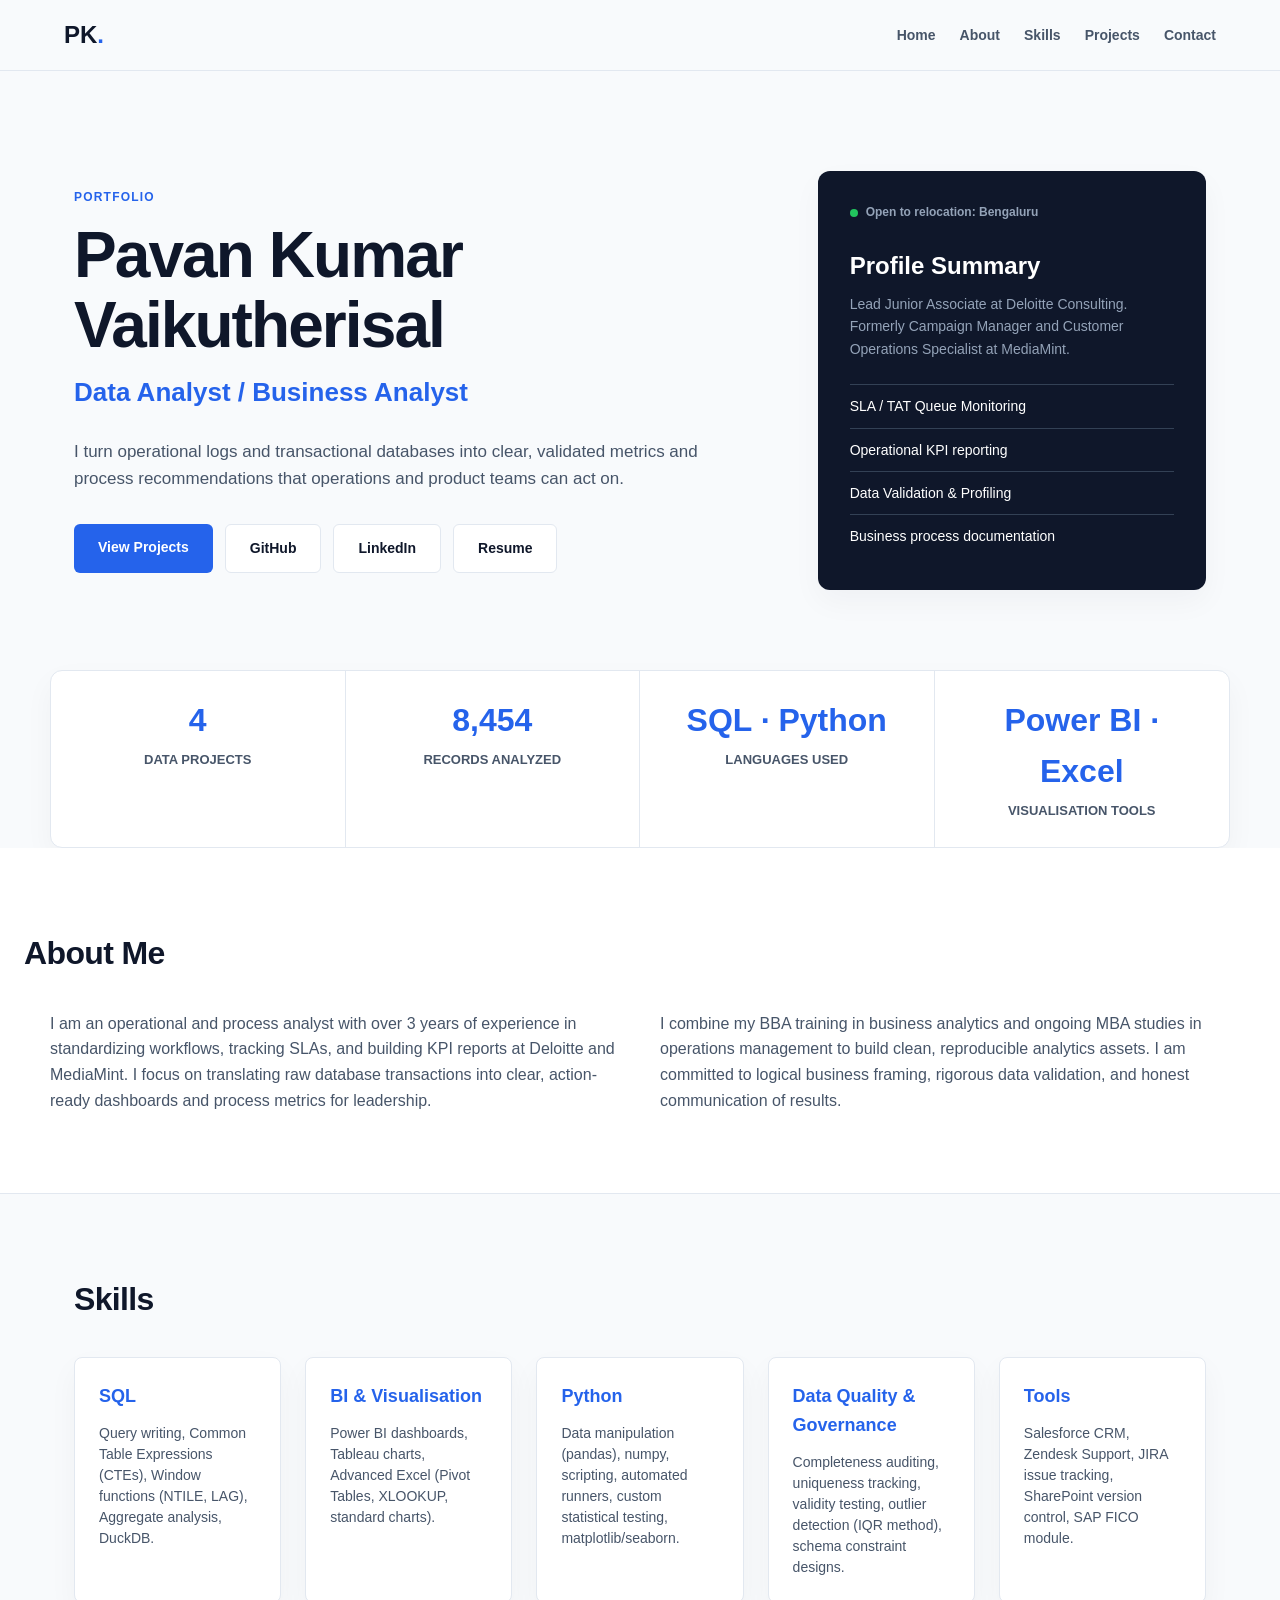
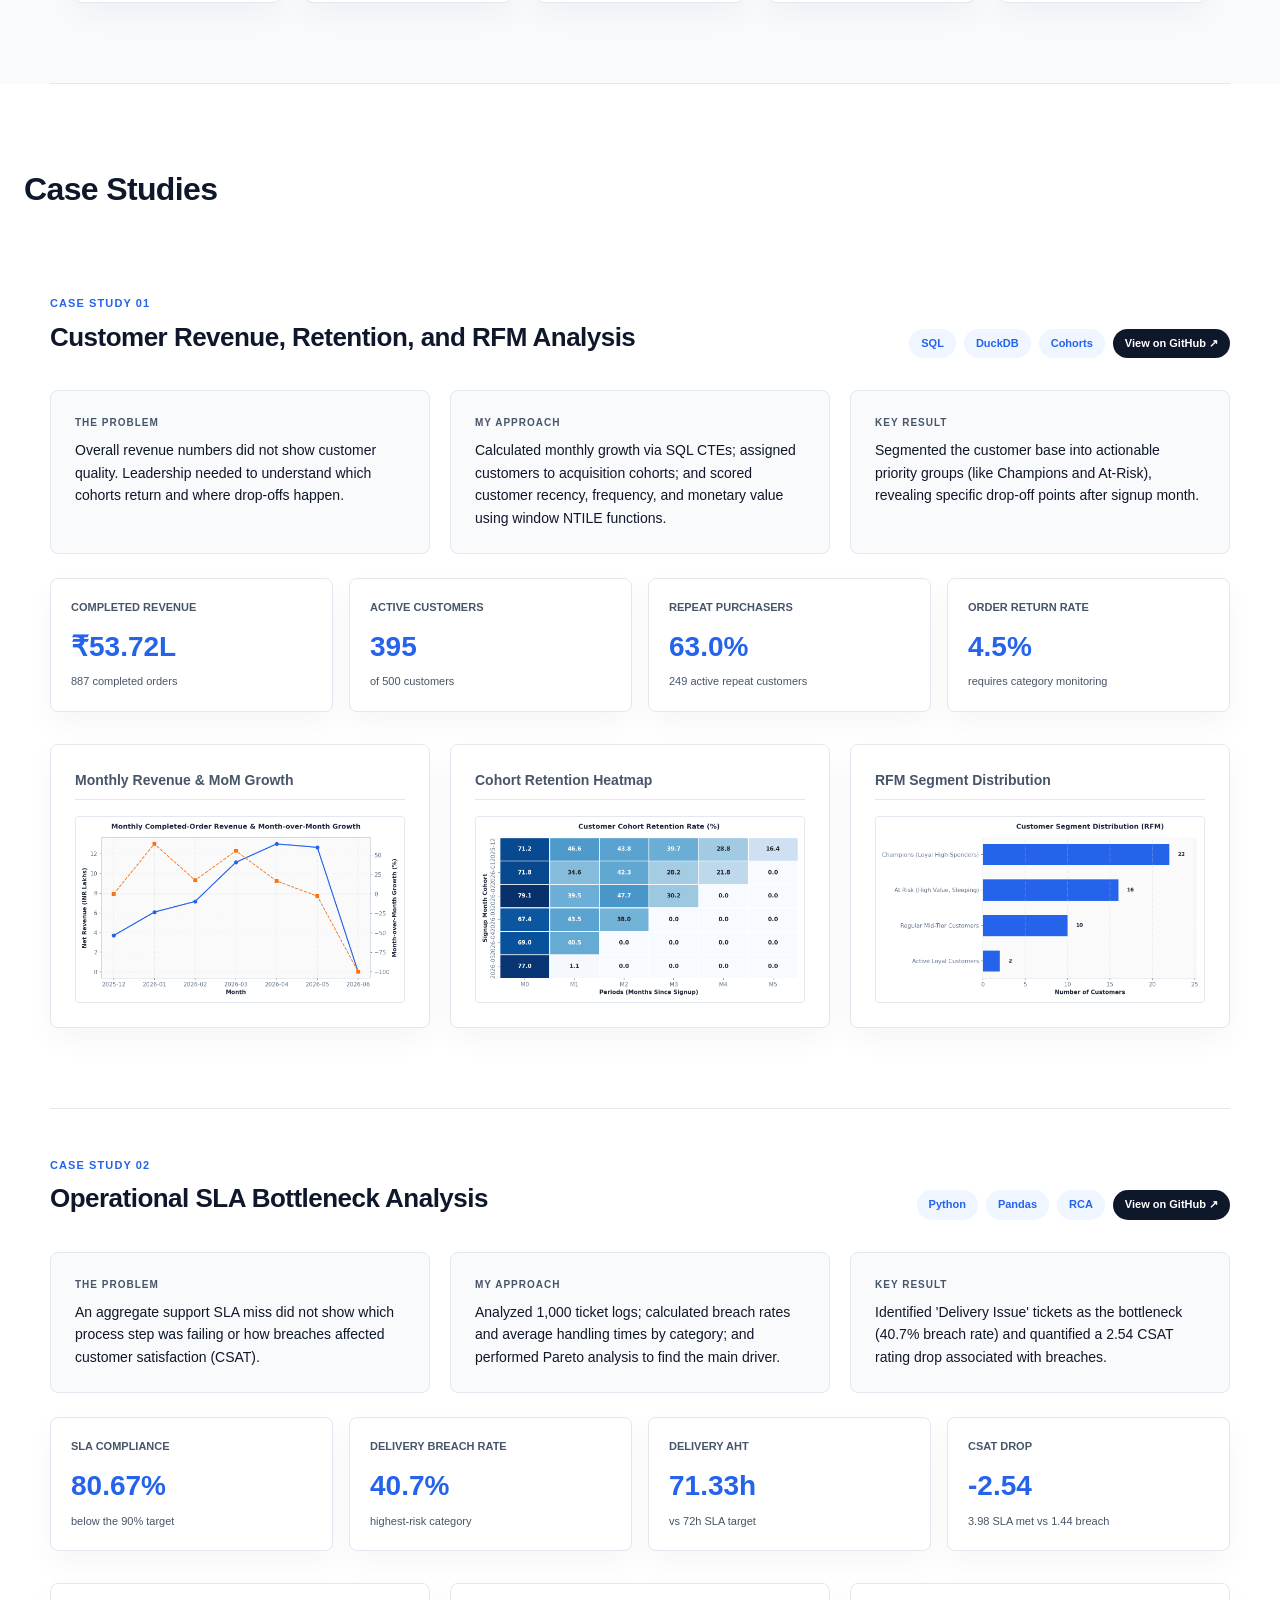
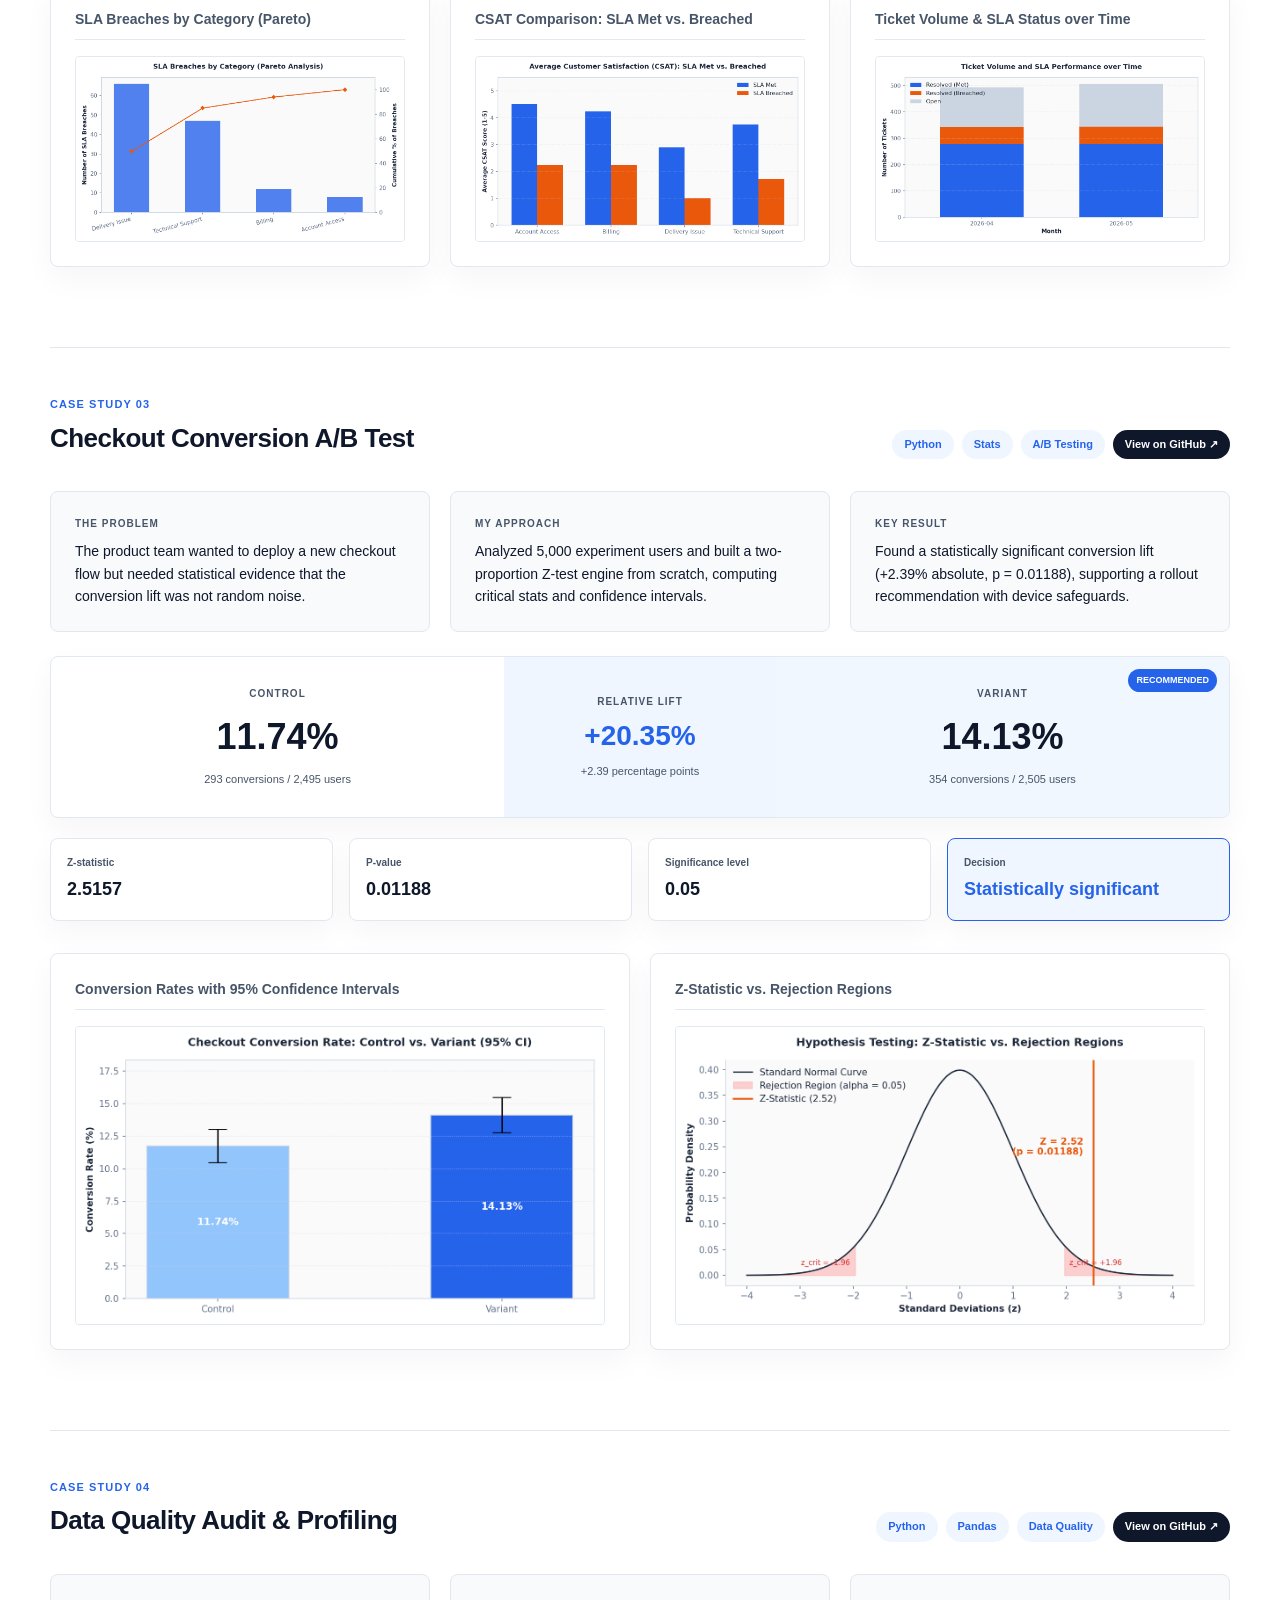
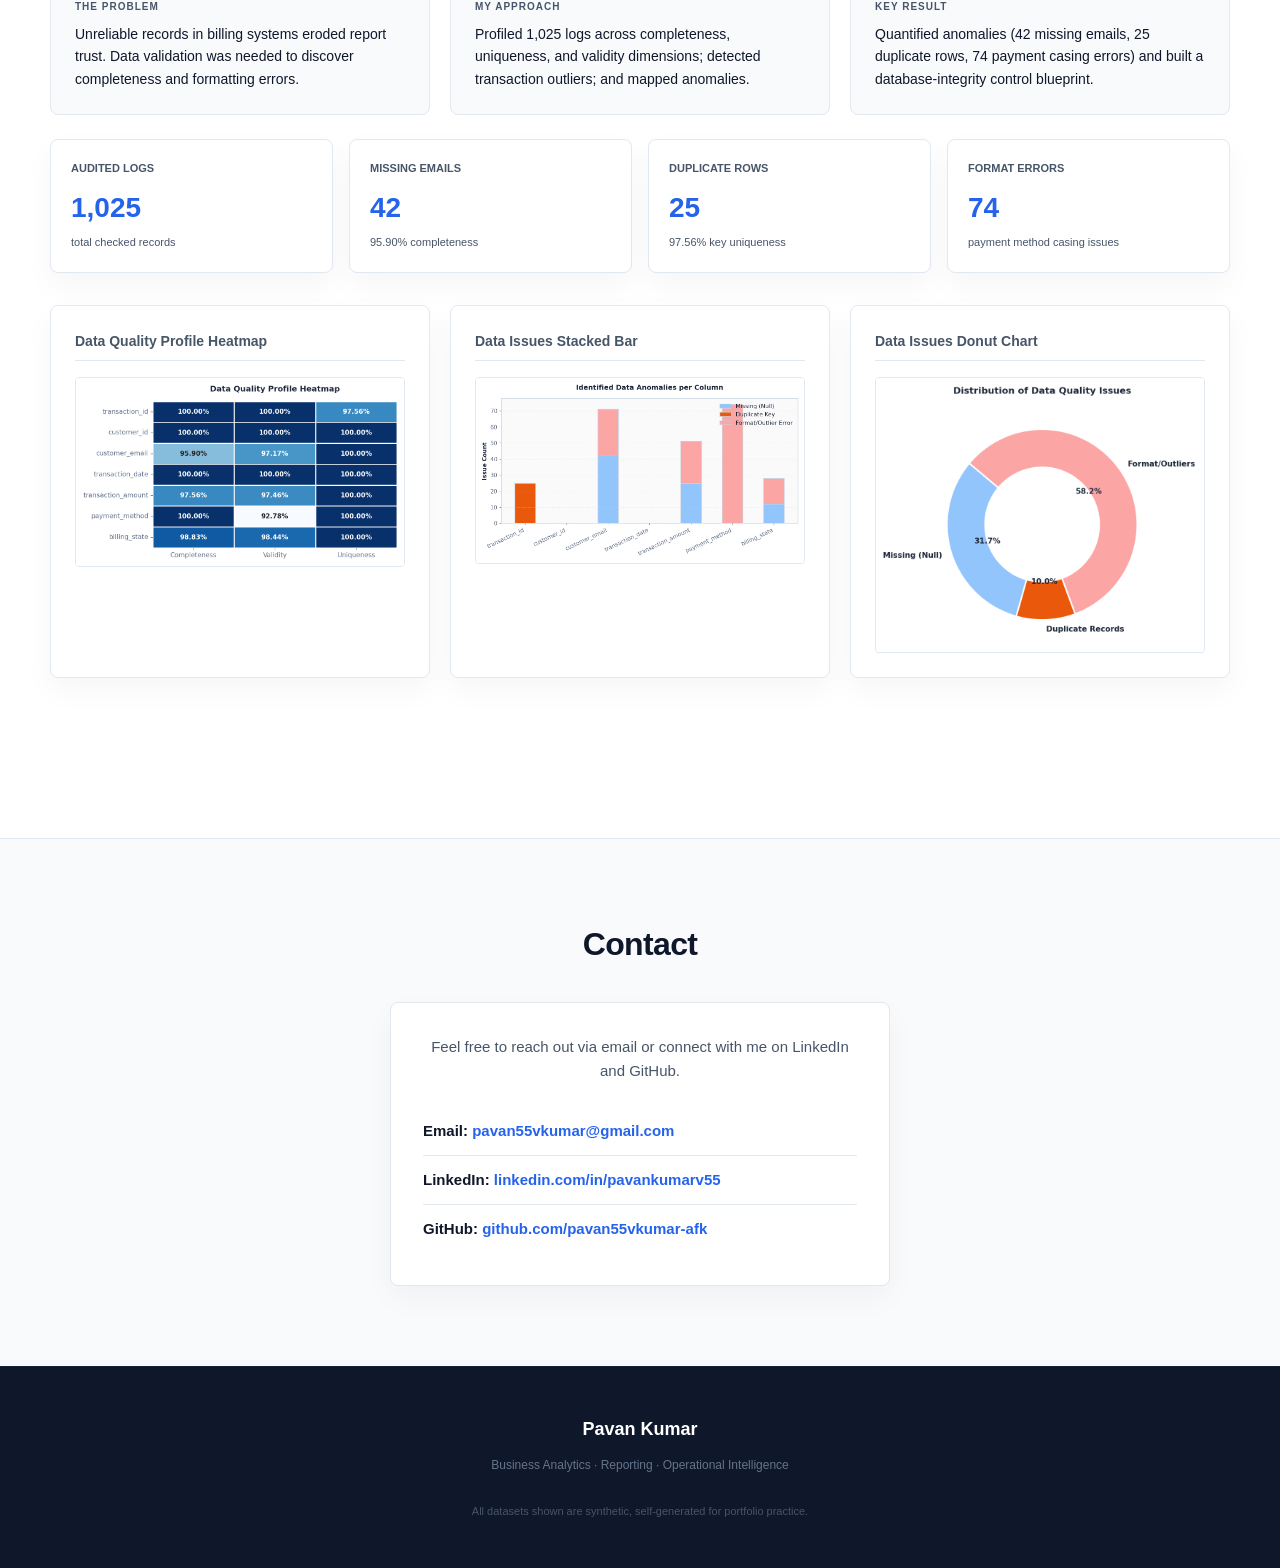
==== index.html @ 333f991f "Add portfolio website, root README, requirements, and stripped resume" ====
<!doctype html>
<html lang="en">
<head>
  <meta charset="utf-8">
  <meta name="viewport" content="width=device-width, initial-scale=1">
  <title>Pavan Kumar Vaikutherisal | Data &amp; Business Analyst Portfolio</title>
  <meta name="description" content="Portfolio of Pavan Kumar Vaikutherisal showcasing business analytics projects in cohort retention, SLA operations, statistical A/B testing, and data quality audits.">
  <link rel="stylesheet" href="styles.css">
</head>
<body>
  <!-- NAVIGATION -->
  <header class="site-header" id="site-header">
    <a class="brand" href="#home">PK<span>.</span></a>
    <nav aria-label="Primary navigation">
      <a href="#home">Home</a>
      <a href="#about">About</a>
      <a href="#skills">Skills</a>
      <a href="#projects">Projects</a>
      <a href="#contact">Contact</a>
    </nav>
  </header>

  <main>
    <!-- HERO SECTION -->
    <section class="hero" id="home">
      <div class="hero-copy">
        <p class="eyebrow">PORTFOLIO</p>
        <h1>Pavan Kumar Vaikutherisal</h1>
        <p class="hero-title">Data Analyst / Business Analyst</p>
        <p class="hero-text">
          I turn operational logs and transactional databases into clear, validated metrics 
          and process recommendations that operations and product teams can act on.
        </p>
        <div class="hero-actions">
          <a class="button primary" href="#projects" id="btn-projects">View Projects</a>
          <a class="button secondary" href="https://github.com/pavan55vkumar-afk/Enterprise-Analytics-Portfolio" target="_blank" rel="noopener" id="btn-github">GitHub</a>
          <a class="button secondary" href="https://www.linkedin.com/in/pavankumarv55/" target="_blank" rel="noopener" id="btn-linkedin">LinkedIn</a>
          <a class="button secondary" href="assets/Pavan_Kumar_Resume.html" target="_blank" id="btn-resume">Resume</a>
        </div>
      </div>
      <aside class="profile-card" id="profile-card">
        <div>
          <span class="status-dot"></span>
          <span>Open to relocation: Bengaluru</span>
        </div>
        <h2>Profile Summary</h2>
        <p>Lead Junior Associate at Deloitte Consulting. Formerly Campaign Manager and Customer Operations Specialist at MediaMint.</p>
        <ul>
          <li>SLA / TAT Queue Monitoring</li>
          <li>Operational KPI reporting</li>
          <li>Data Validation &amp; Profiling</li>
          <li>Business process documentation</li>
        </ul>
      </aside>
    </section>

    <!-- PORTFOLIO SUMMARY STATS -->
    <section class="portfolio-summary" aria-label="Portfolio summary" id="portfolio-summary">
      <article><strong>4</strong><span>Data Projects</span></article>
      <article><strong>8,454</strong><span>Records Analyzed</span></article>
      <article><strong>SQL · Python</strong><span>Languages Used</span></article>
      <article><strong>Power BI · Excel</strong><span>Visualisation Tools</span></article>
    </section>

    <!-- ABOUT SECTION -->
    <section class="about-section" id="about">
      <h2>About Me</h2>
      <div class="about-content">
        <p>
          I am an operational and process analyst with over 3 years of experience in standardizing workflows, tracking SLAs, 
          and building KPI reports at Deloitte and MediaMint. I focus on translating raw database transactions into clear, 
          action-ready dashboards and process metrics for leadership.
        </p>
        <p>
          I combine my BBA training in business analytics and ongoing MBA studies in operations management to build clean, 
          reproducible analytics assets. I am committed to logical business framing, rigorous data validation, and honest communication of results.
        </p>
      </div>
    </section>

    <!-- SKILLS SECTION -->
    <section class="skills-section" id="skills">
      <h2>Skills</h2>
      <div class="skills-grid-layout">
        <div class="skills-group">
          <h3>SQL</h3>
          <p>Query writing, Common Table Expressions (CTEs), Window functions (NTILE, LAG), Aggregate analysis, DuckDB.</p>
        </div>
        <div class="skills-group">
          <h3>BI &amp; Visualisation</h3>
          <p>Power BI dashboards, Tableau charts, Advanced Excel (Pivot Tables, XLOOKUP, standard charts).</p>
        </div>
        <div class="skills-group">
          <h3>Python</h3>
          <p>Data manipulation (pandas), numpy, scripting, automated runners, custom statistical testing, matplotlib/seaborn.</p>
        </div>
        <div class="skills-group">
          <h3>Data Quality &amp; Governance</h3>
          <p>Completeness auditing, uniqueness tracking, validity testing, outlier detection (IQR method), schema constraint designs.</p>
        </div>
        <div class="skills-group">
          <h3>Tools</h3>
          <p>Salesforce CRM, Zendesk Support, JIRA issue tracking, SharePoint version control, SAP FICO module.</p>
        </div>
      </div>
    </section>

    <!-- PROJECTS SECTION -->
    <section class="projects-section" id="projects">
      <h2>Case Studies</h2>

      <!-- CASE STUDY 1 -->
      <div class="case-study" id="case-cohort">
        <div class="case-heading">
          <div>
            <p class="case-number">CASE STUDY 01</p>
            <h3>Customer Revenue, Retention, and RFM Analysis</h3>
          </div>
          <div class="tool-tags">
            <span>SQL</span><span>DuckDB</span><span>Cohorts</span>
            <a class="github-project-link" href="https://github.com/pavan55vkumar-afk/Enterprise-Analytics-Portfolio/tree/main/project_1_sales_cohort" target="_blank" rel="noopener" id="github-link-p1">View on GitHub ↗</a>
          </div>
        </div>

        <div class="story-grid">
          <article class="story-card">
            <span class="story-label">THE PROBLEM</span>
            <p>Overall revenue numbers did not show customer quality. Leadership needed to understand which cohorts return and where drop-offs happen.</p>
          </article>
          <article class="story-card">
            <span class="story-label">MY APPROACH</span>
            <p>Calculated monthly growth via SQL CTEs; assigned customers to acquisition cohorts; and scored customer recency, frequency, and monetary value using window NTILE functions.</p>
          </article>
          <article class="story-card">
            <span class="story-label">KEY RESULT</span>
            <p>Segmented the customer base into actionable priority groups (like Champions and At-Risk), revealing specific drop-off points after signup month.</p>
          </article>
        </div>

        <div class="metric-row">
          <article class="metric"><span>Completed Revenue</span><strong>₹53.72L</strong><small>887 completed orders</small></article>
          <article class="metric"><span>Active Customers</span><strong>395</strong><small>of 500 customers</small></article>
          <article class="metric"><span>Repeat Purchasers</span><strong>63.0%</strong><small>249 active repeat customers</small></article>
          <article class="metric"><span>Order Return Rate</span><strong>4.5%</strong><small>requires category monitoring</small></article>
        </div>

        <div class="charts-gallery">
          <article class="visual-card">
            <h4>Monthly Revenue &amp; MoM Growth</h4>
            <img src="assets/monthly_revenue.png" alt="Monthly Revenue Trend and Growth Chart" class="project-chart">
          </article>
          <article class="visual-card">
            <h4>Cohort Retention Heatmap</h4>
            <img src="assets/cohort_retention_heatmap.png" alt="Cohort Retention Heatmap Chart" class="project-chart">
          </article>
          <article class="visual-card">
            <h4>RFM Segment Distribution</h4>
            <img src="assets/rfm_distribution.png" alt="RFM Segment Distribution Chart" class="project-chart">
          </article>
        </div>
      </div>

      <!-- CASE STUDY 2 -->
      <div class="case-study" id="case-sla">
        <div class="case-heading">
          <div>
            <p class="case-number">CASE STUDY 02</p>
            <h3>Operational SLA Bottleneck Analysis</h3>
          </div>
          <div class="tool-tags">
            <span>Python</span><span>Pandas</span><span>RCA</span>
            <a class="github-project-link" href="https://github.com/pavan55vkumar-afk/Enterprise-Analytics-Portfolio/tree/main/project_2_operations_rca" target="_blank" rel="noopener" id="github-link-p2">View on GitHub ↗</a>
          </div>
        </div>

        <div class="story-grid">
          <article class="story-card">
            <span class="story-label">THE PROBLEM</span>
            <p>An aggregate support SLA miss did not show which process step was failing or how breaches affected customer satisfaction (CSAT).</p>
          </article>
          <article class="story-card">
            <span class="story-label">MY APPROACH</span>
            <p>Analyzed 1,000 ticket logs; calculated breach rates and average handling times by category; and performed Pareto analysis to find the main driver.</p>
          </article>
          <article class="story-card">
            <span class="story-label">KEY RESULT</span>
            <p>Identified 'Delivery Issue' tickets as the bottleneck (40.7% breach rate) and quantified a 2.54 CSAT rating drop associated with breaches.</p>
          </article>
        </div>

        <div class="metric-row">
          <article class="metric"><span>SLA Compliance</span><strong>80.67%</strong><small>below the 90% target</small></article>
          <article class="metric warning"><span>Delivery Breach Rate</span><strong>40.7%</strong><small>highest-risk category</small></article>
          <article class="metric"><span>Delivery AHT</span><strong>71.33h</strong><small>vs 72h SLA target</small></article>
          <article class="metric warning"><span>CSAT Drop</span><strong>-2.54</strong><small>3.98 SLA met vs 1.44 breach</small></article>
        </div>

        <div class="charts-gallery">
          <article class="visual-card">
            <h4>SLA Breaches by Category (Pareto)</h4>
            <img src="assets/pareto_sla_breaches.png" alt="SLA Breaches Pareto Chart" class="project-chart">
          </article>
          <article class="visual-card">
            <h4>CSAT Comparison: SLA Met vs. Breached</h4>
            <img src="assets/csat_comparison.png" alt="CSAT Comparison Chart" class="project-chart">
          </article>
          <article class="visual-card">
            <h4>Ticket Volume &amp; SLA Status over Time</h4>
            <img src="assets/ticket_status_volume.png" alt="Ticket Volume and SLA Performance" class="project-chart">
          </article>
        </div>
      </div>

      <!-- CASE STUDY 3 -->
      <div class="case-study" id="case-ab">
        <div class="case-heading">
          <div>
            <p class="case-number">CASE STUDY 03</p>
            <h3>Checkout Conversion A/B Test</h3>
          </div>
          <div class="tool-tags">
            <span>Python</span><span>Stats</span><span>A/B Testing</span>
            <a class="github-project-link" href="https://github.com/pavan55vkumar-afk/Enterprise-Analytics-Portfolio/tree/main/project_3_product_ab_test" target="_blank" rel="noopener" id="github-link-p3">View on GitHub ↗</a>
          </div>
        </div>

        <div class="story-grid">
          <article class="story-card">
            <span class="story-label">THE PROBLEM</span>
            <p>The product team wanted to deploy a new checkout flow but needed statistical evidence that the conversion lift was not random noise.</p>
          </article>
          <article class="story-card">
            <span class="story-label">MY APPROACH</span>
            <p>Analyzed 5,000 experiment users and built a two-proportion Z-test engine from scratch, computing critical stats and confidence intervals.</p>
          </article>
          <article class="story-card">
            <span class="story-label">KEY RESULT</span>
            <p>Found a statistically significant conversion lift (+2.39% absolute, p = 0.01188), supporting a rollout recommendation with device safeguards.</p>
          </article>
        </div>

        <div class="experiment-panel">
          <article class="variant control">
            <span>CONTROL</span>
            <strong>11.74%</strong>
            <small>293 conversions / 2,495 users</small>
          </article>
          <div class="lift">
            <span>RELATIVE LIFT</span>
            <strong>+20.35%</strong>
            <small>+2.39 percentage points</small>
          </div>
          <article class="variant winner">
            <span>VARIANT</span>
            <strong>14.13%</strong>
            <small>354 conversions / 2,505 users</small>
            <b>RECOMMENDED</b>
          </article>
        </div>

        <div class="stat-grid">
          <article><span>Z-statistic</span><strong>2.5157</strong></article>
          <article><span>P-value</span><strong>0.01188</strong></article>
          <article><span>Significance level</span><strong>0.05</strong></article>
          <article class="success"><span>Decision</span><strong>Statistically significant</strong></article>
        </div>

        <div class="charts-gallery">
          <article class="visual-card">
            <h4>Conversion Rates with 95% Confidence Intervals</h4>
            <img src="assets/conversion_rate_comparison.png" alt="Conversion Rate Comparison Chart" class="project-chart">
          </article>
          <article class="visual-card">
            <h4>Z-Statistic vs. Rejection Regions</h4>
            <img src="assets/normal_distribution_hypothesis.png" alt="Hypothesis Testing Standard Normal Curve" class="project-chart">
          </article>
        </div>
      </div>

      <!-- CASE STUDY 4 -->
      <div class="case-study" id="case-dq">
        <div class="case-heading">
          <div>
            <p class="case-number">CASE STUDY 04</p>
            <h3>Data Quality Audit &amp; Profiling</h3>
          </div>
          <div class="tool-tags">
            <span>Python</span><span>Pandas</span><span>Data Quality</span>
            <a class="github-project-link" href="https://github.com/pavan55vkumar-afk/Enterprise-Analytics-Portfolio/tree/main/project_4_data_quality" target="_blank" rel="noopener" id="github-link-p4">View on GitHub ↗</a>
          </div>
        </div>

        <div class="story-grid">
          <article class="story-card">
            <span class="story-label">THE PROBLEM</span>
            <p>Unreliable records in billing systems eroded report trust. Data validation was needed to discover completeness and formatting errors.</p>
          </article>
          <article class="story-card">
            <span class="story-label">MY APPROACH</span>
            <p>Profiled 1,025 logs across completeness, uniqueness, and validity dimensions; detected transaction outliers; and mapped anomalies.</p>
          </article>
          <article class="story-card">
            <span class="story-label">KEY RESULT</span>
            <p>Quantified anomalies (42 missing emails, 25 duplicate rows, 74 payment casing errors) and built a database-integrity control blueprint.</p>
          </article>
        </div>

        <div class="metric-row">
          <article class="metric"><span>Audited Logs</span><strong>1,025</strong><small>total checked records</small></article>
          <article class="metric warning"><span>Missing Emails</span><strong>42</strong><small>95.90% completeness</small></article>
          <article class="metric"><span>Duplicate Rows</span><strong>25</strong><small>97.56% key uniqueness</small></article>
          <article class="metric warning"><span>Format Errors</span><strong>74</strong><small>payment method casing issues</small></article>
        </div>

        <div class="charts-gallery">
          <article class="visual-card">
            <h4>Data Quality Profile Heatmap</h4>
            <img src="assets/data_quality_heatmap.png" alt="Data Quality Profile Heatmap Chart" class="project-chart">
          </article>
          <article class="visual-card">
            <h4>Data Issues Stacked Bar</h4>
            <img src="assets/data_issues_stacked_bar.png" alt="Data Issues Stacked Bar Chart" class="project-chart">
          </article>
          <article class="visual-card">
            <h4>Data Issues Donut Chart</h4>
            <img src="assets/issue_distribution_donut.png" alt="Data Issues Donut Chart" class="project-chart">
          </article>
        </div>
      </div>
    </section>

    <!-- CONTACT SECTION -->
    <section class="contact-section" id="contact">
      <h2>Contact</h2>
      <div class="contact-details">
        <p>Feel free to reach out via email or connect with me on LinkedIn and GitHub.</p>
        <ul>
          <li><strong>Email:</strong> <a href="mailto:pavan55vkumar@gmail.com">pavan55vkumar@gmail.com</a></li>
          <li><strong>LinkedIn:</strong> <a href="https://www.linkedin.com/in/pavankumarv55/" target="_blank" rel="noopener">linkedin.com/in/pavankumarv55</a></li>
          <li><strong>GitHub:</strong> <a href="https://github.com/pavan55vkumar-afk" target="_blank" rel="noopener">github.com/pavan55vkumar-afk</a></li>
        </ul>
      </div>
    </section>
  </main>

  <footer>
    <div class="footer-brand">Pavan Kumar</div>
    <div class="footer-desc">Business Analytics · Reporting · Operational Intelligence</div>
    <div class="footer-notice">All datasets shown are synthetic, self-generated for portfolio practice.</div>
  </footer>
</body>
</html>
---- styles.css ----
:root {
  --ink: #0f172a;       /* Dark slate text */
  --muted: #475569;     /* Slate muted text */
  --paper: #f8fafc;     /* Neutral light background */
  --white: #ffffff;
  --blue: #2563eb;      /* Professional single accent blue */
  --blue-soft: #eff6ff; /* Soft background tint for the single accent */
  --line: #e2e8f0;      /* Clean subtle borders */
  --shadow: 0 12px 30px rgba(15, 23, 42, 0.04);
}

* { box-sizing: border-box; }
html { scroll-behavior: smooth; }
body {
  margin: 0;
  color: var(--ink);
  background: var(--paper);
  font-family: -apple-system, BlinkMacSystemFont, "Segoe UI", Roboto, Helvetica, Arial, sans-serif;
  line-height: 1.6;
}

/* Header & Nav */
.site-header {
  position: sticky;
  top: 0;
  z-index: 100;
  display: flex;
  align-items: center;
  justify-content: space-between;
  padding: 16px max(5vw, 24px);
  background: rgba(248, 250, 252, 0.92);
  border-bottom: 1px solid var(--line);
  backdrop-filter: blur(16px);
}
.brand { color: var(--ink); text-decoration: none; font-size: 24px; font-weight: 800; }
.brand span { color: var(--blue); }
nav { display: flex; gap: 24px; }
nav a { color: var(--muted); text-decoration: none; font-size: 14px; font-weight: 600; }
nav a:hover { color: var(--blue); }

main { overflow: hidden; }

/* Section Containers */
.hero, .about-section, .skills-section, .projects-section, .contact-section {
  max-width: 1180px;
  margin: 0 auto;
  padding: 80px 24px;
}

/* Hero Section */
.hero {
  min-height: 550px;
  display: grid;
  grid-template-columns: 1.4fr 0.8fr;
  align-items: center;
  gap: 64px;
  padding-top: 100px;
}
.eyebrow {
  margin: 0 0 12px;
  color: var(--blue);
  font-size: 12px;
  font-weight: 800;
  letter-spacing: 0.1em;
  text-transform: uppercase;
}
h1 { margin: 0; font-size: clamp(38px, 5vw, 64px); line-height: 1.1; letter-spacing: -0.03em; font-weight: 800; }
.hero-title { margin: 12px 0; color: var(--blue); font-size: clamp(20px, 3vw, 26px); font-weight: 700; }
.hero-text { max-width: 640px; margin: 24px 0 32px; color: var(--muted); font-size: 17px; }
.hero-actions { display: flex; gap: 12px; flex-wrap: wrap; }
.button { padding: 12px 24px; border-radius: 6px; text-decoration: none; font-weight: 700; font-size: 14px; transition: all 0.2s ease; }
.primary { color: white; background: var(--blue); }
.primary:hover { background: #1d4ed8; }
.secondary { color: var(--ink); background: white; border: 1px solid var(--line); }
.secondary:hover { background: var(--paper); border-color: #cbd5e1; }

/* Profile Card */
.profile-card {
  padding: 32px;
  background: var(--ink);
  color: white;
  border-radius: 12px;
  box-shadow: var(--shadow);
}
.profile-card > div { color: #94a3b8; font-size: 12px; font-weight: 600; display: flex; align-items: center; gap: 8px; }
.status-dot { display: inline-block; width: 8px; height: 8px; border-radius: 50%; background: #22c55e; }
.profile-card h2 { margin: 24px 0 8px; font-size: 24px; font-weight: 700; }
.profile-card p { margin: 0 0 24px; color: #94a3b8; font-size: 14px; }
.profile-card ul { margin: 0; padding: 0; list-style: none; }
.profile-card li { padding: 10px 0; border-top: 1px solid #334155; font-size: 14px; }

/* Stats Summary */
.portfolio-summary {
  display: grid;
  grid-template-columns: repeat(4, 1fr);
  max-width: 1180px;
  margin: 0 auto;
  background: white;
  border: 1px solid var(--line);
  border-radius: 12px;
  box-shadow: var(--shadow);
}
.portfolio-summary article { padding: 24px; border-right: 1px solid var(--line); text-align: center; }
.portfolio-summary article:last-child { border: 0; }
.portfolio-summary strong { display: block; font-size: 32px; color: var(--blue); font-weight: 800; }
.portfolio-summary span { color: var(--muted); font-size: 13px; font-weight: 600; text-transform: uppercase; }

/* About Section */
.about-section { background: white; max-width: none; border-bottom: 1px solid var(--line); }
.about-section > * { max-width: 1180px; margin: 0 auto; }
.about-section h2, .skills-section h2, .projects-section > h2, .contact-section h2 { font-size: 32px; font-weight: 800; margin: 0 0 32px; letter-spacing: -0.02em; }
.about-content { display: grid; grid-template-columns: 1fr 1fr; gap: 40px; }
.about-content p { color: var(--muted); font-size: 16px; margin: 0; }

/* Skills Section */
.skills-section { border-bottom: 1px solid var(--line); }
.skills-grid-layout { display: grid; grid-template-columns: repeat(auto-fit, minmax(200px, 1fr)); gap: 24px; }
.skills-group { background: white; padding: 24px; border-radius: 8px; border: 1px solid var(--line); box-shadow: var(--shadow); }
.skills-group h3 { font-size: 18px; font-weight: 700; margin: 0 0 12px; color: var(--blue); }
.skills-group p { font-size: 14px; color: var(--muted); margin: 0; line-height: 1.5; }

/* Case Studies */
.projects-section { background: white; max-width: none; border-bottom: 1px solid var(--line); }
.projects-section > * { max-width: 1180px; margin: 0 auto; }
.case-study { padding: 48px 0; border-top: 1px solid var(--line); }
.case-study:first-of-type { border-top: 0; }
.case-heading { display: flex; align-items: flex-end; justify-content: space-between; gap: 24px; margin-bottom: 32px; }
.case-number { font-size: 11px; font-weight: 800; color: var(--blue); letter-spacing: 0.1em; margin: 0 0 4px; }
.case-heading h3 { margin: 0; font-size: 26px; font-weight: 800; letter-spacing: -0.02em; }
.tool-tags { display: flex; flex-wrap: wrap; gap: 8px; align-items: center; }
.tool-tags span, .badge { padding: 6px 12px; color: var(--blue); background: var(--blue-soft); border-radius: 99px; font-size: 11px; font-weight: 700; }
.github-project-link { display: inline-block; padding: 6px 12px; color: white; background: var(--ink); border-radius: 99px; font-size: 11px; font-weight: 700; text-decoration: none; transition: background 0.2s; }
.github-project-link:hover { background: var(--blue); }

.story-grid { display: grid; grid-template-columns: repeat(3, 1fr); gap: 20px; margin-bottom: 24px; }
.story-card { background: var(--paper); border: 1px solid var(--line); border-radius: 8px; padding: 24px; }
.story-label { font-size: 10px; font-weight: 800; color: var(--muted); letter-spacing: 0.1em; display: block; margin-bottom: 8px; }
.story-card p { font-size: 14px; color: var(--ink); margin: 0; }

.metric-row { display: grid; grid-template-columns: repeat(4, 1fr); gap: 16px; margin-bottom: 32px; }
.metric { background: white; border: 1px solid var(--line); border-radius: 8px; padding: 20px; box-shadow: var(--shadow); }
.metric span { display: block; font-size: 11px; font-weight: 700; color: var(--muted); text-transform: uppercase; }
.metric strong { display: block; font-size: 28px; color: var(--blue); font-weight: 800; margin: 8px 0 4px; }
.metric small { display: block; font-size: 11px; color: var(--muted); }
.metric.warning strong { color: var(--blue); } /* No warning colors - single accent blue throughout */

/* Visual Cards */
.charts-gallery { display: grid; grid-template-columns: repeat(auto-fit, minmax(320px, 1fr)); gap: 20px; margin-bottom: 32px; }
.visual-card { background: white; border: 1px solid var(--line); border-radius: 8px; padding: 24px; box-shadow: var(--shadow); }
.visual-card h4 { font-size: 14px; font-weight: 700; margin: 0 0 16px; color: var(--muted); border-bottom: 1px solid var(--line); padding-bottom: 8px; }
.project-chart { width: 100%; height: auto; border-radius: 4px; border: 1px solid var(--line); display: block; }

.decision-strip { display: grid; grid-template-columns: 1fr 1fr; background: var(--paper); border: 1px solid var(--line); border-radius: 8px; overflow: hidden; }
.decision-strip div { padding: 24px; }
.decision-strip div + div { border-left: 1px solid var(--line); }
.decision-strip span { font-size: 10px; font-weight: 800; color: var(--blue); letter-spacing: 0.1em; display: block; margin-bottom: 8px; }
.decision-strip p { margin: 0; font-size: 14px; color: var(--muted); }

/* A/B Test Specific Panel */
.experiment-panel { display: grid; grid-template-columns: 1fr 0.6fr 1fr; border: 1px solid var(--line); border-radius: 8px; overflow: hidden; margin-bottom: 20px; background: white; box-shadow: var(--shadow); }
.variant, .lift { display: flex; flex-direction: column; align-items: center; justify-content: center; min-height: 160px; text-align: center; }
.variant span, .lift span { color: var(--muted); font-size: 10px; font-weight: 700; letter-spacing: 0.1em; }
.variant strong { font-size: 36px; color: var(--ink); margin: 6px 0; font-weight: 800; }
.variant small, .lift small { color: var(--muted); font-size: 11px; }
.lift { background: var(--blue-soft); }
.lift strong { font-size: 28px; color: var(--blue); font-weight: 800; margin: 4px 0; }
.winner { background: #f0f7ff; position: relative; }
.winner b { position: absolute; top: 12px; right: 12px; padding: 4px 8px; color: white; background: var(--blue); border-radius: 99px; font-size: 9px; font-weight: 700; }

.stat-grid { display: grid; grid-template-columns: repeat(4, 1fr); gap: 16px; margin-bottom: 32px; }
.stat-grid article { padding: 16px; background: white; border: 1px solid var(--line); border-radius: 8px; box-shadow: var(--shadow); }
.stat-grid span { display: block; font-size: 10px; font-weight: 700; color: var(--muted); }
.stat-grid strong { display: block; font-size: 18px; color: var(--ink); font-weight: 700; margin-top: 4px; }
.stat-grid .success { background: var(--blue-soft); border-color: var(--blue); }
.stat-grid .success strong { color: var(--blue); }

/* Contact Section */
.contact-section { text-align: center; }
.contact-details { max-width: 500px; margin: 0 auto; background: white; border: 1px solid var(--line); border-radius: 8px; padding: 32px; box-shadow: var(--shadow); }
.contact-details p { color: var(--muted); font-size: 15px; margin: 0 0 24px; }
.contact-details ul { list-style: none; padding: 0; margin: 0; text-align: left; }
.contact-details li { padding: 12px 0; border-top: 1px solid var(--line); font-size: 15px; }
.contact-details li:first-child { border-top: 0; }
.contact-details a { color: var(--blue); text-decoration: none; font-weight: 600; }
.contact-details a:hover { text-decoration: underline; }

/* Personal Delivery Summary */
.interview-summary { text-align: center; background: white; border-top: 1px solid var(--line); max-width: none; }
.interview-summary > * { max-width: 1180px; margin: 0 auto; }
.role-flow { display: grid; grid-template-columns: repeat(4, 1fr); gap: 16px; margin: 40px 0; text-align: left; }
.role-flow div { padding: 24px; background: var(--paper); border: 1px solid var(--line); border-radius: 8px; }
.role-flow span { color: var(--blue); font-size: 11px; font-weight: 800; }
.role-flow strong { display: block; margin: 16px 0 8px; font-size: 18px; font-weight: 700; }
.role-flow p { margin: 0; color: var(--muted); font-size: 13px; }
blockquote { max-width: 800px; margin: 48px auto 0; padding: 24px; background: var(--paper); border-left: 4px solid var(--blue); border-radius: 0 8px 8px 0; font-size: 16px; font-style: italic; color: var(--muted); line-height: 1.6; text-align: left; }

/* Footer */
footer {
  display: flex;
  flex-direction: column;
  align-items: center;
  gap: 12px;
  padding: 48px max(5vw, 24px);
  color: #94a3b8;
  background: var(--ink);
  font-size: 12px;
  text-align: center;
  border-top: 1px solid rgba(255, 255, 255, 0.05);
}
.footer-brand {
  font-size: 18px;
  font-weight: 800;
  color: white;
}
.footer-desc {
  color: #64748b;
  font-weight: 500;
}
.footer-notice {
  font-size: 11px;
  color: #475569;
  margin-top: 16px;
}

/* Responsiveness */
@media (max-width: 850px) {
  nav { display: none; }
  .hero { min-height: auto; grid-template-columns: 1fr; gap: 40px; padding-top: 60px; }
  .portfolio-summary, .metric-row, .stat-grid, .about-content { grid-template-columns: repeat(2, 1fr); }
  .story-grid, .role-flow, .about-content { grid-template-columns: 1fr; }
  .case-heading { display: block; }
  .tool-tags { justify-content: flex-start; margin-top: 16px; }
  .experiment-panel { grid-template-columns: 1fr; }
  .decision-strip { grid-template-columns: 1fr; }
  .decision-strip div + div { border-left: 0; border-top: 1px solid var(--line); }
}

@media (max-width: 520px) {
  h1 { font-size: 36px; }
  .portfolio-summary, .metric-row, .stat-grid { grid-template-columns: 1fr; }
  .portfolio-summary article { border-right: 0; border-bottom: 1px solid var(--line); }
  .hero-actions { flex-direction: column; }
}
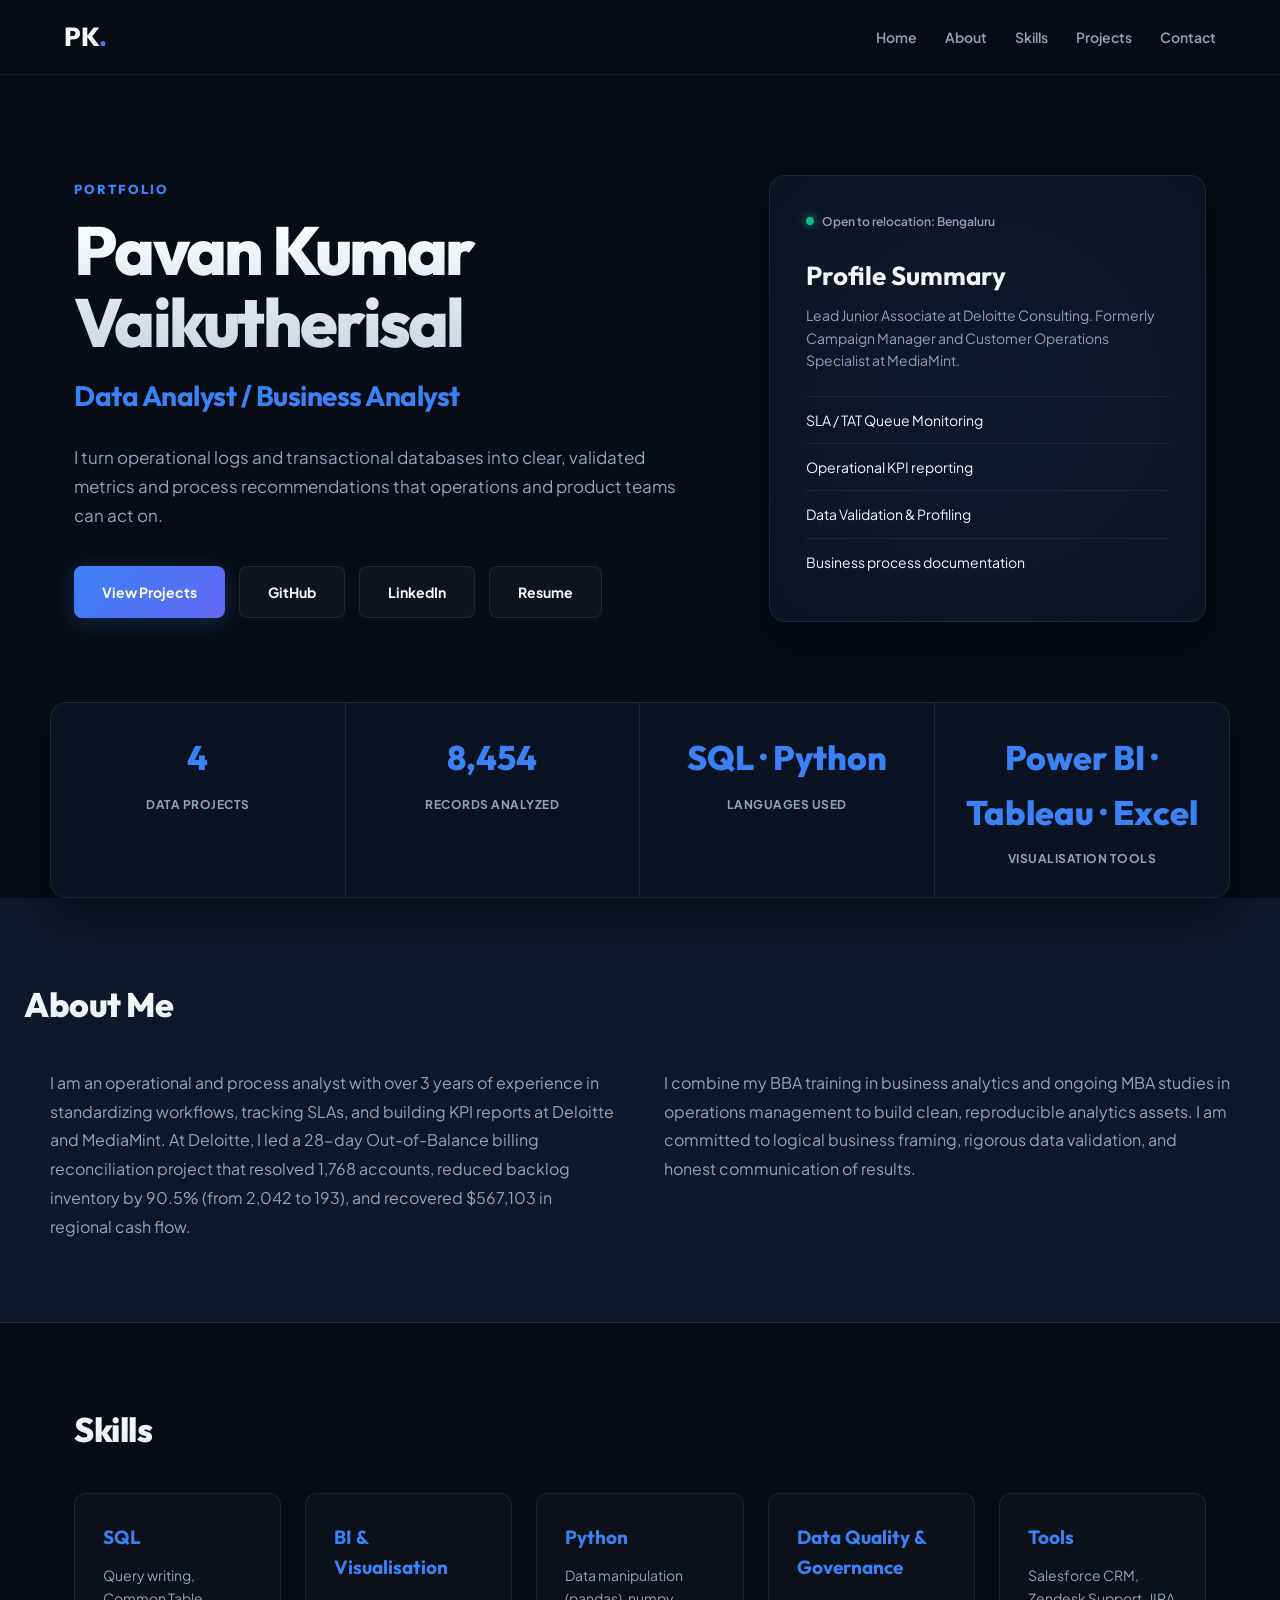
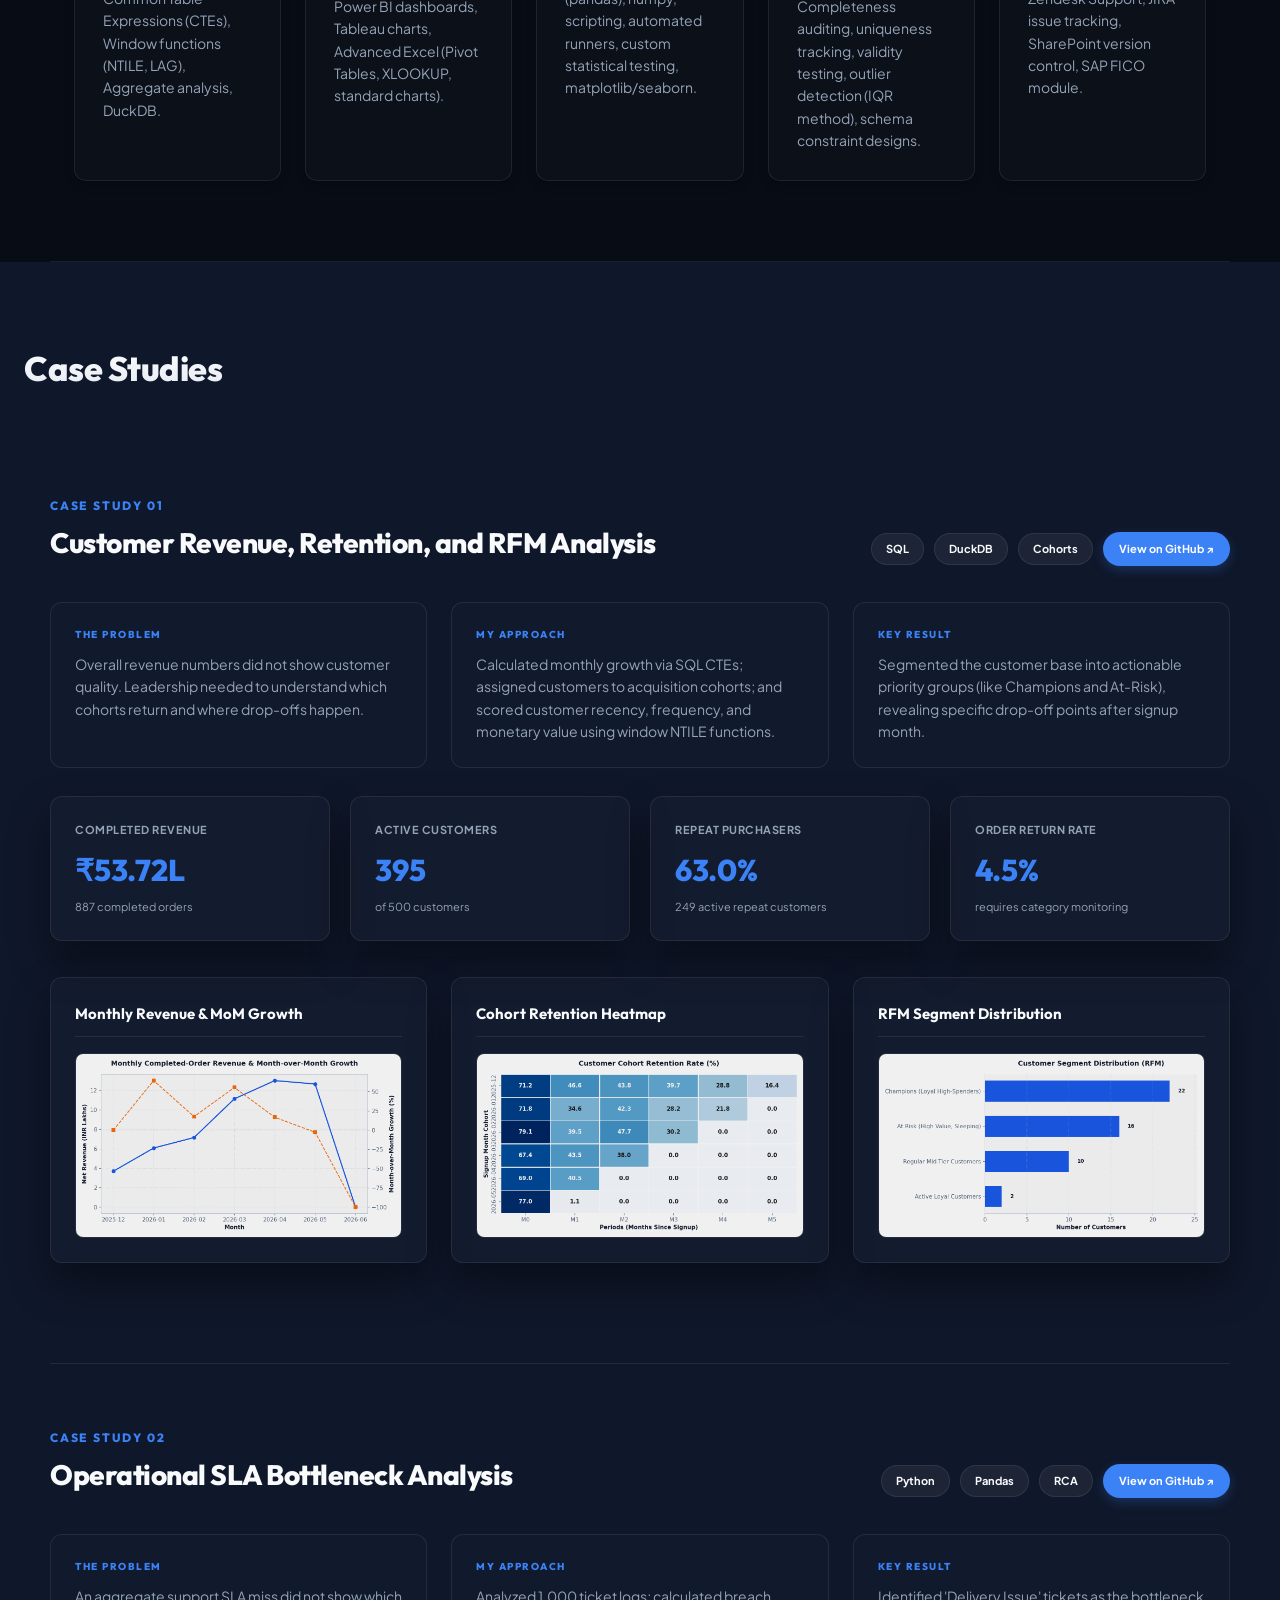
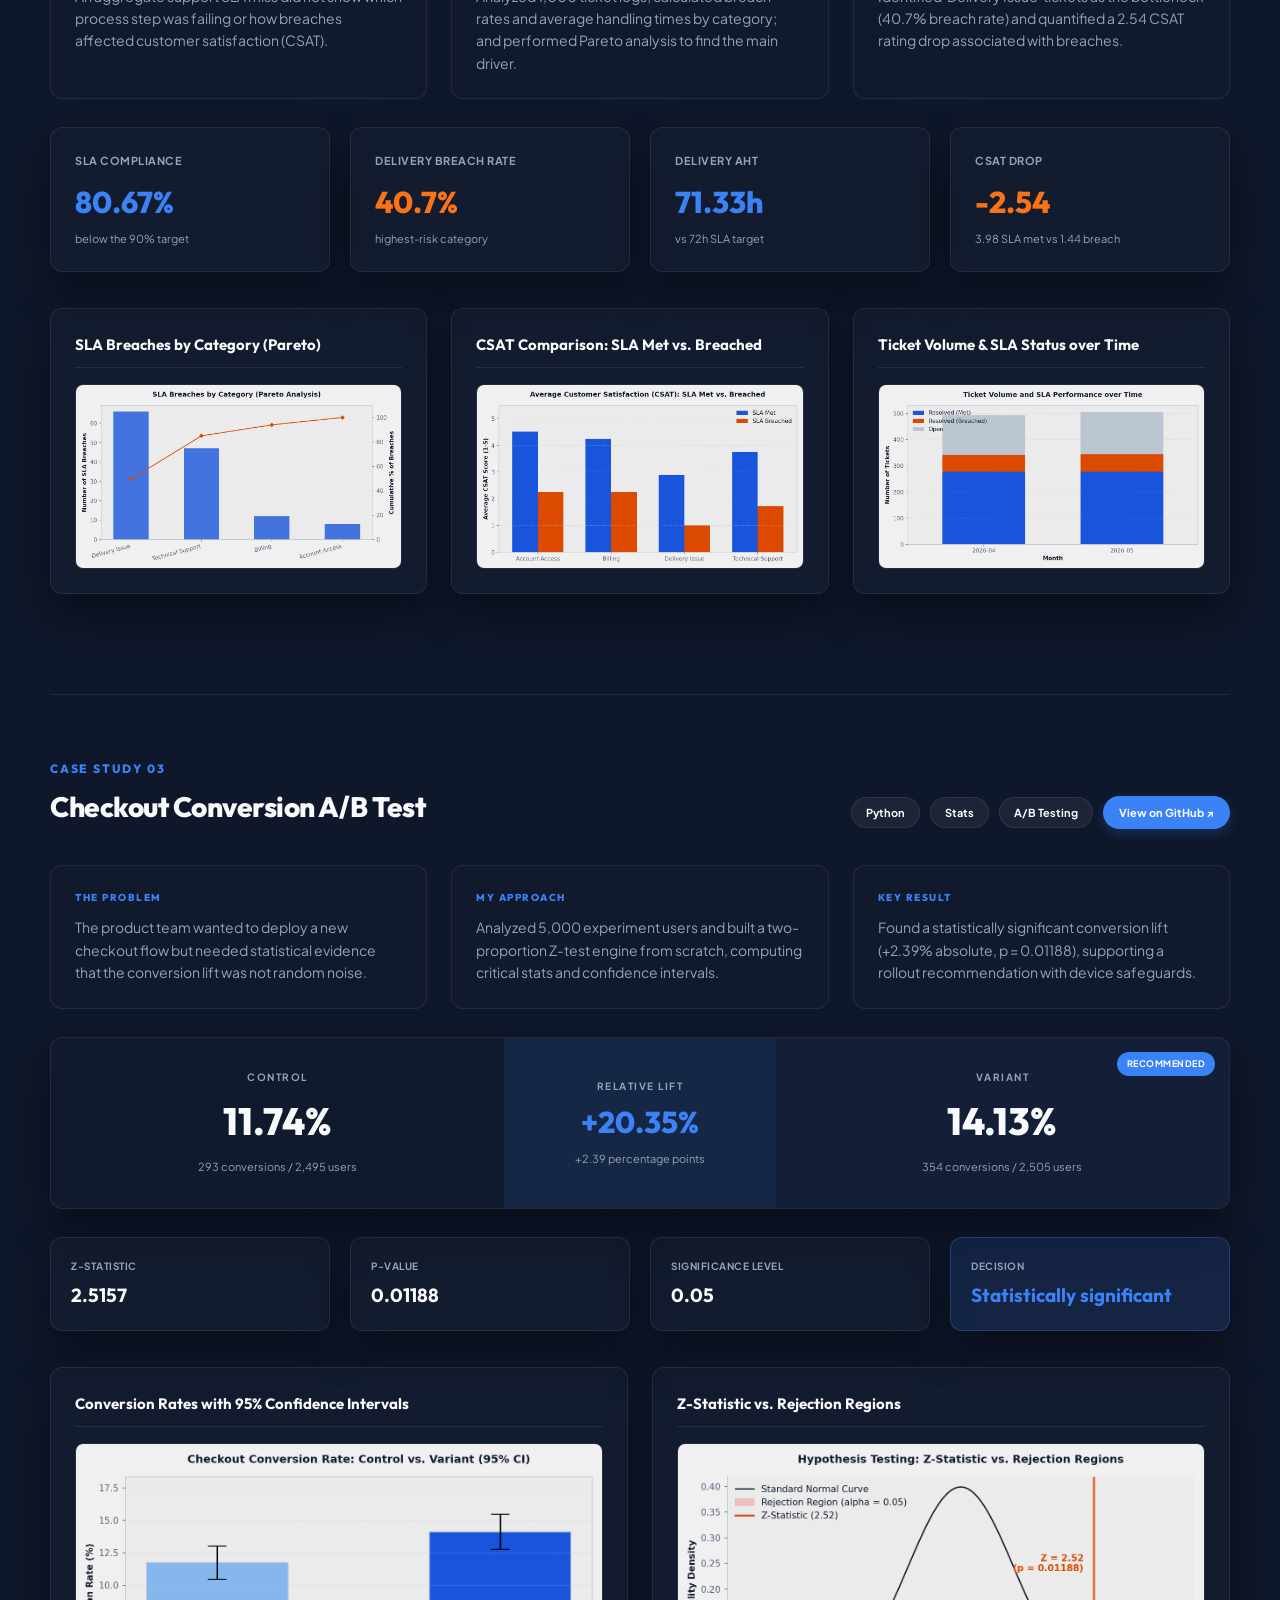
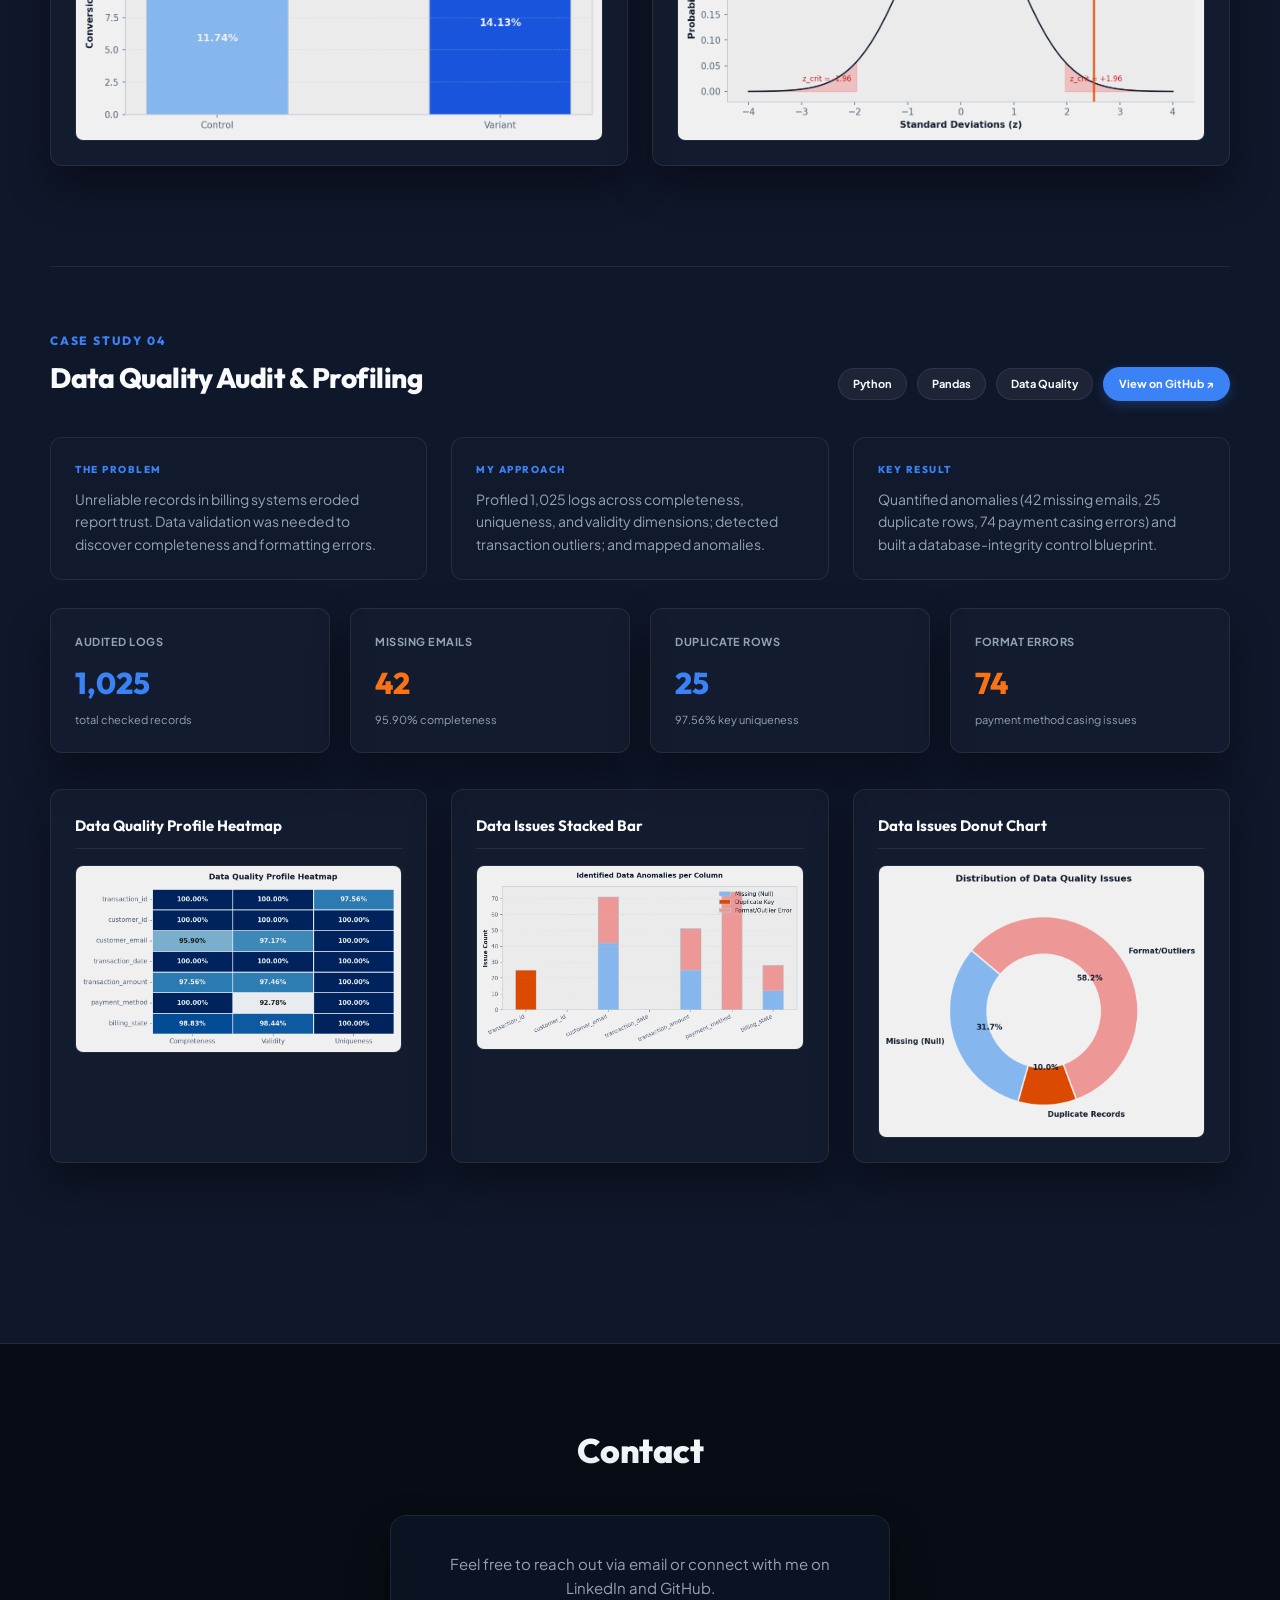
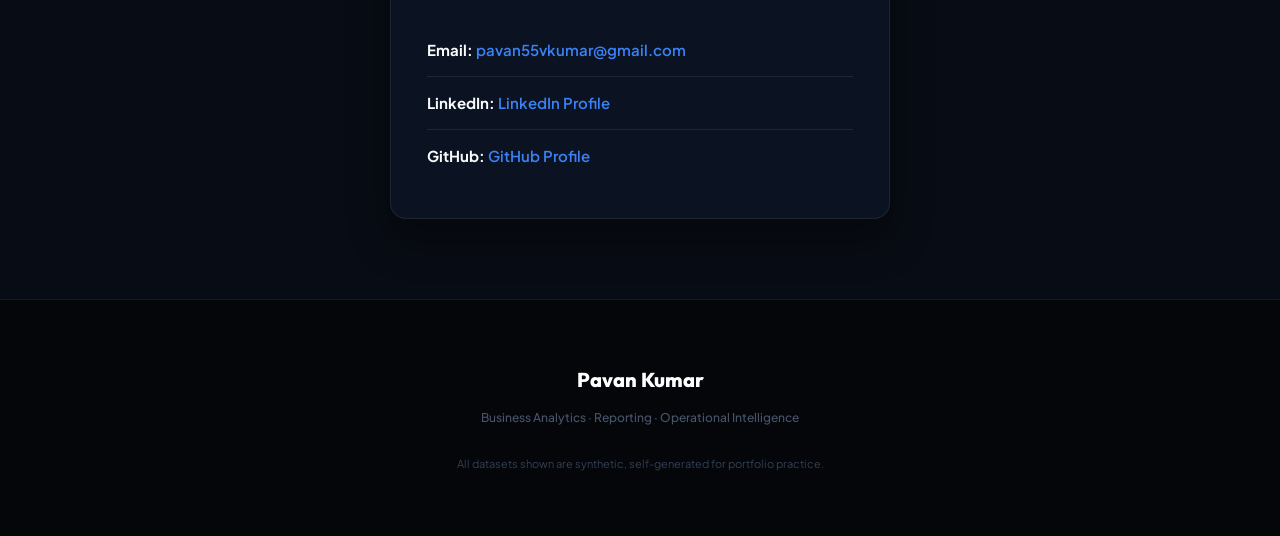
==== commit 951cd798: "Update resumes, index.html visual stats, and sync all projects" ====
--- a/index.html
+++ b/index.html
@@ -59,7 +59,7 @@
       <article><strong>4</strong><span>Data Projects</span></article>
       <article><strong>8,454</strong><span>Records Analyzed</span></article>
       <article><strong>SQL · Python</strong><span>Languages Used</span></article>
-      <article><strong>Power BI · Excel</strong><span>Visualisation Tools</span></article>
+      <article><strong>Power BI · Tableau · Excel</strong><span>Visualisation Tools</span></article>
     </section>
 
     <!-- ABOUT SECTION -->
@@ -68,8 +68,8 @@
       <div class="about-content">
         <p>
           I am an operational and process analyst with over 3 years of experience in standardizing workflows, tracking SLAs, 
-          and building KPI reports at Deloitte and MediaMint. I focus on translating raw database transactions into clear, 
-          action-ready dashboards and process metrics for leadership.
+          and building KPI reports at Deloitte and MediaMint. At Deloitte, I led a 28-day Out-of-Balance billing reconciliation project 
+          that resolved 1,768 accounts, reduced backlog inventory by 90.5% (from 2,042 to 193), and recovered $567,103 in regional cash flow.
         </p>
         <p>
           I combine my BBA training in business analytics and ongoing MBA studies in operations management to build clean, 
@@ -336,8 +336,8 @@
         <p>Feel free to reach out via email or connect with me on LinkedIn and GitHub.</p>
         <ul>
           <li><strong>Email:</strong> <a href="mailto:pavan55vkumar@gmail.com">pavan55vkumar@gmail.com</a></li>
-          <li><strong>LinkedIn:</strong> <a href="https://www.linkedin.com/in/pavankumarv55/" target="_blank" rel="noopener">linkedin.com/in/pavankumarv55</a></li>
-          <li><strong>GitHub:</strong> <a href="https://github.com/pavan55vkumar-afk" target="_blank" rel="noopener">github.com/pavan55vkumar-afk</a></li>
+          <li><strong>LinkedIn:</strong> <a href="https://www.linkedin.com/in/pavankumarv55/" target="_blank" rel="noopener">LinkedIn Profile</a></li>
+          <li><strong>GitHub:</strong> <a href="https://github.com/pavan55vkumar-afk" target="_blank" rel="noopener">GitHub Profile</a></li>
         </ul>
       </div>
     </section>
--- a/styles.css
+++ b/styles.css
@@ -1,12 +1,20 @@
+@import url('https://fonts.googleapis.com/css2?family=Outfit:wght@300;400;500;600;700;800&family=Plus+Jakarta+Sans:wght@300;400;500;600;700;800&display=swap');
+
 :root {
-  --ink: #0f172a;       /* Dark slate text */
-  --muted: #475569;     /* Slate muted text */
-  --paper: #f8fafc;     /* Neutral light background */
+  --bg-primary: #080c14;      /* Deep slate black */
+  --bg-secondary: #0f172a;    /* Navy slate */
+  --bg-tertiary: #1e293b;     /* Staging background */
+  --ink: #f8fafc;             /* High contrast text */
+  --muted: #94a3b8;           /* Muted text */
   --white: #ffffff;
-  --blue: #2563eb;      /* Professional single accent blue */
-  --blue-soft: #eff6ff; /* Soft background tint for the single accent */
-  --line: #e2e8f0;      /* Clean subtle borders */
-  --shadow: 0 12px 30px rgba(15, 23, 42, 0.04);
+  --blue: #3b82f6;            /* Tech blue */
+  --blue-glow: rgba(59, 130, 246, 0.25);
+  --blue-soft: rgba(59, 130, 246, 0.12);
+  --line: rgba(255, 255, 255, 0.08); /* Transparent glass borders */
+  --shadow: 0 20px 40px rgba(0, 0, 0, 0.4);
+  --accent-gradient: linear-gradient(135deg, #3b82f6 0%, #6366f1 100%);
+  --glass-bg: rgba(15, 23, 42, 0.65);
+  --glass-border: rgba(255, 255, 255, 0.08);
 }
 
 * { box-sizing: border-box; }
@@ -14,9 +22,25 @@
 body {
   margin: 0;
   color: var(--ink);
-  background: var(--paper);
-  font-family: -apple-system, BlinkMacSystemFont, "Segoe UI", Roboto, Helvetica, Arial, sans-serif;
+  background: var(--bg-primary);
+  font-family: 'Plus Jakarta Sans', -apple-system, BlinkMacSystemFont, "Segoe UI", Roboto, sans-serif;
   line-height: 1.6;
+}
+
+/* Custom Scrollbar */
+::-webkit-scrollbar {
+  width: 10px;
+}
+::-webkit-scrollbar-track {
+  background: var(--bg-primary);
+}
+::-webkit-scrollbar-thumb {
+  background: var(--bg-tertiary);
+  border-radius: 5px;
+  border: 2px solid var(--bg-primary);
+}
+::-webkit-scrollbar-thumb:hover {
+  background: var(--blue);
 }
 
 /* Header & Nav */
@@ -28,15 +52,36 @@
   align-items: center;
   justify-content: space-between;
   padding: 16px max(5vw, 24px);
-  background: rgba(248, 250, 252, 0.92);
-  border-bottom: 1px solid var(--line);
-  backdrop-filter: blur(16px);
-}
-.brand { color: var(--ink); text-decoration: none; font-size: 24px; font-weight: 800; }
-.brand span { color: var(--blue); }
-nav { display: flex; gap: 24px; }
-nav a { color: var(--muted); text-decoration: none; font-size: 14px; font-weight: 600; }
-nav a:hover { color: var(--blue); }
+  background: rgba(8, 12, 20, 0.75);
+  border-bottom: 1px solid var(--glass-border);
+  backdrop-filter: blur(20px);
+  -webkit-backdrop-filter: blur(20px);
+}
+.brand { 
+  color: var(--ink); 
+  text-decoration: none; 
+  font-family: 'Outfit', sans-serif;
+  font-size: 26px; 
+  font-weight: 800; 
+  letter-spacing: -0.5px;
+}
+.brand span { 
+  background: var(--accent-gradient);
+  -webkit-background-clip: text;
+  -webkit-text-fill-color: transparent;
+}
+nav { display: flex; gap: 28px; }
+nav a { 
+  color: var(--muted); 
+  text-decoration: none; 
+  font-size: 14px; 
+  font-weight: 600; 
+  transition: color 0.2s, text-shadow 0.2s;
+}
+nav a:hover { 
+  color: var(--blue); 
+  text-shadow: 0 0 10px var(--blue-glow);
+}
 
 main { overflow: hidden; }
 
@@ -49,45 +94,138 @@
 
 /* Hero Section */
 .hero {
-  min-height: 550px;
+  min-height: 600px;
   display: grid;
-  grid-template-columns: 1.4fr 0.8fr;
+  grid-template-columns: 1.3fr 0.9fr;
   align-items: center;
   gap: 64px;
   padding-top: 100px;
 }
+.hero-copy {
+  animation: fadeInUp 0.8s ease-out;
+}
 .eyebrow {
-  margin: 0 0 12px;
-  color: var(--blue);
-  font-size: 12px;
+  margin: 0 0 16px;
+  background: var(--accent-gradient);
+  -webkit-background-clip: text;
+  -webkit-text-fill-color: transparent;
+  font-family: 'Outfit', sans-serif;
+  font-size: 13px;
   font-weight: 800;
-  letter-spacing: 0.1em;
+  letter-spacing: 0.15em;
   text-transform: uppercase;
 }
-h1 { margin: 0; font-size: clamp(38px, 5vw, 64px); line-height: 1.1; letter-spacing: -0.03em; font-weight: 800; }
-.hero-title { margin: 12px 0; color: var(--blue); font-size: clamp(20px, 3vw, 26px); font-weight: 700; }
-.hero-text { max-width: 640px; margin: 24px 0 32px; color: var(--muted); font-size: 17px; }
-.hero-actions { display: flex; gap: 12px; flex-wrap: wrap; }
-.button { padding: 12px 24px; border-radius: 6px; text-decoration: none; font-weight: 700; font-size: 14px; transition: all 0.2s ease; }
-.primary { color: white; background: var(--blue); }
-.primary:hover { background: #1d4ed8; }
-.secondary { color: var(--ink); background: white; border: 1px solid var(--line); }
-.secondary:hover { background: var(--paper); border-color: #cbd5e1; }
-
-/* Profile Card */
+h1 { 
+  margin: 0; 
+  font-family: 'Outfit', sans-serif;
+  font-size: clamp(40px, 5.5vw, 68px); 
+  line-height: 1.05; 
+  letter-spacing: -0.04em; 
+  font-weight: 800; 
+  background: linear-gradient(180deg, #ffffff 0%, #cbd5e1 100%);
+  -webkit-background-clip: text;
+  -webkit-text-fill-color: transparent;
+}
+.hero-title { 
+  margin: 16px 0; 
+  color: var(--blue); 
+  font-family: 'Outfit', sans-serif;
+  font-size: clamp(22px, 3.2vw, 28px); 
+  font-weight: 700; 
+  letter-spacing: -0.5px;
+}
+.hero-text { 
+  max-width: 640px; 
+  margin: 24px 0 36px; 
+  color: var(--muted); 
+  font-size: 17px; 
+  line-height: 1.7;
+}
+.hero-actions { display: flex; gap: 14px; flex-wrap: wrap; }
+.button { 
+  padding: 14px 28px; 
+  border-radius: 8px; 
+  text-decoration: none; 
+  font-weight: 700; 
+  font-size: 14px; 
+  transition: all 0.3s cubic-bezier(0.4, 0, 0.2, 1);
+  display: inline-flex;
+  align-items: center;
+  justify-content: center;
+}
+.primary { 
+  color: white; 
+  background: var(--accent-gradient); 
+  box-shadow: 0 4px 20px var(--blue-glow);
+}
+.primary:hover { 
+  transform: translateY(-2px);
+  box-shadow: 0 8px 30px rgba(59, 130, 246, 0.45);
+}
+.secondary { 
+  color: var(--ink); 
+  background: rgba(255, 255, 255, 0.03); 
+  border: 1px solid var(--line); 
+}
+.secondary:hover { 
+  background: rgba(255, 255, 255, 0.08); 
+  border-color: var(--blue);
+  transform: translateY(-2px);
+}
+
+/* Profile Card (Glassmorphic Dark Mode) */
 .profile-card {
-  padding: 32px;
-  background: var(--ink);
-  color: white;
-  border-radius: 12px;
+  padding: 36px;
+  background: var(--glass-bg);
+  border: 1px solid var(--glass-border);
+  border-radius: 16px;
   box-shadow: var(--shadow);
-}
-.profile-card > div { color: #94a3b8; font-size: 12px; font-weight: 600; display: flex; align-items: center; gap: 8px; }
-.status-dot { display: inline-block; width: 8px; height: 8px; border-radius: 50%; background: #22c55e; }
-.profile-card h2 { margin: 24px 0 8px; font-size: 24px; font-weight: 700; }
-.profile-card p { margin: 0 0 24px; color: #94a3b8; font-size: 14px; }
+  backdrop-filter: blur(12px);
+  -webkit-backdrop-filter: blur(12px);
+  position: relative;
+  overflow: hidden;
+  animation: fadeInRight 0.8s ease-out;
+}
+.profile-card::before {
+  content: '';
+  position: absolute;
+  top: -50%;
+  left: -50%;
+  width: 200%;
+  height: 200%;
+  background: radial-gradient(circle, rgba(99, 102, 241, 0.05) 0%, transparent 60%);
+  pointer-events: none;
+}
+.profile-card > div { 
+  color: var(--muted); 
+  font-size: 12px; 
+  font-weight: 600; 
+  display: flex; 
+  align-items: center; 
+  gap: 8px; 
+}
+.status-dot { 
+  display: inline-block; 
+  width: 8px; 
+  height: 8px; 
+  border-radius: 50%; 
+  background: #10b981; 
+  box-shadow: 0 0 10px #10b981;
+}
+.profile-card h2 { 
+  margin: 24px 0 8px; 
+  font-family: 'Outfit', sans-serif;
+  font-size: 26px; 
+  font-weight: 700; 
+}
+.profile-card p { margin: 0 0 24px; color: var(--muted); font-size: 14px; }
 .profile-card ul { margin: 0; padding: 0; list-style: none; }
-.profile-card li { padding: 10px 0; border-top: 1px solid #334155; font-size: 14px; }
+.profile-card li { 
+  padding: 12px 0; 
+  border-top: 1px solid var(--line); 
+  font-size: 14px; 
+  color: var(--ink);
+}
 
 /* Stats Summary */
 .portfolio-summary {
@@ -95,104 +233,298 @@
   grid-template-columns: repeat(4, 1fr);
   max-width: 1180px;
   margin: 0 auto;
-  background: white;
-  border: 1px solid var(--line);
-  border-radius: 12px;
+  background: var(--glass-bg);
+  border: 1px solid var(--glass-border);
+  border-radius: 16px;
   box-shadow: var(--shadow);
-}
-.portfolio-summary article { padding: 24px; border-right: 1px solid var(--line); text-align: center; }
+  backdrop-filter: blur(12px);
+  -webkit-backdrop-filter: blur(12px);
+  overflow: hidden;
+}
+.portfolio-summary article { 
+  padding: 28px; 
+  border-right: 1px solid var(--line); 
+  text-align: center; 
+}
 .portfolio-summary article:last-child { border: 0; }
-.portfolio-summary strong { display: block; font-size: 32px; color: var(--blue); font-weight: 800; }
-.portfolio-summary span { color: var(--muted); font-size: 13px; font-weight: 600; text-transform: uppercase; }
+.portfolio-summary strong { 
+  display: block; 
+  font-family: 'Outfit', sans-serif;
+  font-size: 34px; 
+  color: var(--blue); 
+  font-weight: 800; 
+  margin-bottom: 4px;
+}
+.portfolio-summary span { 
+  color: var(--muted); 
+  font-size: 12px; 
+  font-weight: 700; 
+  text-transform: uppercase; 
+  letter-spacing: 0.5px;
+}
 
 /* About Section */
-.about-section { background: white; max-width: none; border-bottom: 1px solid var(--line); }
+.about-section { background: var(--bg-secondary); max-width: none; border-bottom: 1px solid var(--line); }
 .about-section > * { max-width: 1180px; margin: 0 auto; }
-.about-section h2, .skills-section h2, .projects-section > h2, .contact-section h2 { font-size: 32px; font-weight: 800; margin: 0 0 32px; letter-spacing: -0.02em; }
-.about-content { display: grid; grid-template-columns: 1fr 1fr; gap: 40px; }
-.about-content p { color: var(--muted); font-size: 16px; margin: 0; }
+.about-section h2, .skills-section h2, .projects-section > h2, .contact-section h2 { 
+  font-family: 'Outfit', sans-serif;
+  font-size: 34px; 
+  font-weight: 800; 
+  margin: 0 0 36px; 
+  letter-spacing: -0.5px; 
+  background: linear-gradient(180deg, #ffffff 0%, #e2e8f0 100%);
+  -webkit-background-clip: text;
+  -webkit-text-fill-color: transparent;
+}
+.about-content { display: grid; grid-template-columns: 1fr 1fr; gap: 48px; }
+.about-content p { color: var(--muted); font-size: 16px; margin: 0; line-height: 1.8; }
 
 /* Skills Section */
 .skills-section { border-bottom: 1px solid var(--line); }
 .skills-grid-layout { display: grid; grid-template-columns: repeat(auto-fit, minmax(200px, 1fr)); gap: 24px; }
-.skills-group { background: white; padding: 24px; border-radius: 8px; border: 1px solid var(--line); box-shadow: var(--shadow); }
-.skills-group h3 { font-size: 18px; font-weight: 700; margin: 0 0 12px; color: var(--blue); }
-.skills-group p { font-size: 14px; color: var(--muted); margin: 0; line-height: 1.5; }
+.skills-group { 
+  background: rgba(255, 255, 255, 0.02); 
+  padding: 28px; 
+  border-radius: 12px; 
+  border: 1px solid var(--line); 
+  box-shadow: 0 4px 10px rgba(0, 0, 0, 0.2);
+  transition: transform 0.3s cubic-bezier(0.4, 0, 0.2, 1), border-color 0.3s, box-shadow 0.3s;
+}
+.skills-group:hover {
+  transform: translateY(-4px);
+  border-color: var(--blue);
+  box-shadow: 0 10px 25px var(--blue-glow);
+  background: rgba(255, 255, 255, 0.04);
+}
+.skills-group h3 { 
+  font-family: 'Outfit', sans-serif;
+  font-size: 19px; 
+  font-weight: 700; 
+  margin: 0 0 12px; 
+  color: var(--blue); 
+}
+.skills-group p { font-size: 14px; color: var(--muted); margin: 0; line-height: 1.6; }
 
 /* Case Studies */
-.projects-section { background: white; max-width: none; border-bottom: 1px solid var(--line); }
+.projects-section { background: var(--bg-secondary); max-width: none; border-bottom: 1px solid var(--line); }
 .projects-section > * { max-width: 1180px; margin: 0 auto; }
-.case-study { padding: 48px 0; border-top: 1px solid var(--line); }
+.case-study { padding: 64px 0; border-top: 1px solid var(--line); }
 .case-study:first-of-type { border-top: 0; }
-.case-heading { display: flex; align-items: flex-end; justify-content: space-between; gap: 24px; margin-bottom: 32px; }
-.case-number { font-size: 11px; font-weight: 800; color: var(--blue); letter-spacing: 0.1em; margin: 0 0 4px; }
-.case-heading h3 { margin: 0; font-size: 26px; font-weight: 800; letter-spacing: -0.02em; }
-.tool-tags { display: flex; flex-wrap: wrap; gap: 8px; align-items: center; }
-.tool-tags span, .badge { padding: 6px 12px; color: var(--blue); background: var(--blue-soft); border-radius: 99px; font-size: 11px; font-weight: 700; }
-.github-project-link { display: inline-block; padding: 6px 12px; color: white; background: var(--ink); border-radius: 99px; font-size: 11px; font-weight: 700; text-decoration: none; transition: background 0.2s; }
-.github-project-link:hover { background: var(--blue); }
-
-.story-grid { display: grid; grid-template-columns: repeat(3, 1fr); gap: 20px; margin-bottom: 24px; }
-.story-card { background: var(--paper); border: 1px solid var(--line); border-radius: 8px; padding: 24px; }
-.story-label { font-size: 10px; font-weight: 800; color: var(--muted); letter-spacing: 0.1em; display: block; margin-bottom: 8px; }
-.story-card p { font-size: 14px; color: var(--ink); margin: 0; }
-
-.metric-row { display: grid; grid-template-columns: repeat(4, 1fr); gap: 16px; margin-bottom: 32px; }
-.metric { background: white; border: 1px solid var(--line); border-radius: 8px; padding: 20px; box-shadow: var(--shadow); }
-.metric span { display: block; font-size: 11px; font-weight: 700; color: var(--muted); text-transform: uppercase; }
-.metric strong { display: block; font-size: 28px; color: var(--blue); font-weight: 800; margin: 8px 0 4px; }
+.case-heading { display: flex; align-items: flex-end; justify-content: space-between; gap: 24px; margin-bottom: 36px; }
+.case-number { 
+  font-family: 'Outfit', sans-serif;
+  font-size: 12px; 
+  font-weight: 800; 
+  color: var(--blue); 
+  letter-spacing: 0.15em; 
+  margin: 0 0 6px; 
+}
+.case-heading h3 { 
+  margin: 0; 
+  font-family: 'Outfit', sans-serif;
+  font-size: 28px; 
+  font-weight: 800; 
+  letter-spacing: -0.5px; 
+}
+.tool-tags { display: flex; flex-wrap: wrap; gap: 10px; align-items: center; }
+.tool-tags span, .badge { 
+  padding: 6px 14px; 
+  color: var(--ink); 
+  background: rgba(255, 255, 255, 0.06); 
+  border: 1px solid var(--line);
+  border-radius: 99px; 
+  font-size: 11px; 
+  font-weight: 700; 
+}
+.github-project-link { 
+  display: inline-block; 
+  padding: 8px 16px; 
+  color: white; 
+  background: var(--blue); 
+  box-shadow: 0 4px 12px var(--blue-glow);
+  border-radius: 99px; 
+  font-size: 11px; 
+  font-weight: 700; 
+  text-decoration: none; 
+  transition: background 0.3s, transform 0.2s, box-shadow 0.3s; 
+}
+.github-project-link:hover { 
+  background: #2563eb; 
+  transform: translateY(-1px);
+  box-shadow: 0 6px 18px rgba(37, 99, 235, 0.4);
+}
+
+.story-grid { display: grid; grid-template-columns: repeat(3, 1fr); gap: 24px; margin-bottom: 28px; }
+.story-card { 
+  background: rgba(255, 255, 255, 0.01); 
+  border: 1px solid var(--line); 
+  border-radius: 12px; 
+  padding: 24px; 
+  transition: transform 0.3s, border-color 0.3s, box-shadow 0.3s;
+}
+.story-card:hover {
+  transform: translateY(-2px);
+  border-color: rgba(59, 130, 246, 0.4);
+  box-shadow: 0 8px 20px rgba(0, 0, 0, 0.2);
+}
+.story-label { 
+  font-family: 'Outfit', sans-serif;
+  font-size: 10px; 
+  font-weight: 800; 
+  color: var(--blue); 
+  letter-spacing: 0.15em; 
+  display: block; 
+  margin-bottom: 10px; 
+}
+.story-card p { font-size: 14px; color: var(--muted); margin: 0; line-height: 1.6; }
+
+.metric-row { display: grid; grid-template-columns: repeat(4, 1fr); gap: 20px; margin-bottom: 36px; }
+.metric { 
+  background: rgba(255, 255, 255, 0.02); 
+  border: 1px solid var(--line); 
+  border-radius: 12px; 
+  padding: 24px; 
+  box-shadow: var(--shadow); 
+  transition: transform 0.3s, border-color 0.3s;
+}
+.metric:hover {
+  transform: translateY(-2px);
+  border-color: var(--blue);
+}
+.metric span { display: block; font-size: 11px; font-weight: 700; color: var(--muted); text-transform: uppercase; letter-spacing: 0.5px; }
+.metric strong { 
+  display: block; 
+  font-family: 'Outfit', sans-serif;
+  font-size: 30px; 
+  color: var(--blue); 
+  font-weight: 800; 
+  margin: 8px 0 4px; 
+}
 .metric small { display: block; font-size: 11px; color: var(--muted); }
-.metric.warning strong { color: var(--blue); } /* No warning colors - single accent blue throughout */
+.metric.warning strong { color: #f97316; } /* Orange breach highlights */
 
 /* Visual Cards */
-.charts-gallery { display: grid; grid-template-columns: repeat(auto-fit, minmax(320px, 1fr)); gap: 20px; margin-bottom: 32px; }
-.visual-card { background: white; border: 1px solid var(--line); border-radius: 8px; padding: 24px; box-shadow: var(--shadow); }
-.visual-card h4 { font-size: 14px; font-weight: 700; margin: 0 0 16px; color: var(--muted); border-bottom: 1px solid var(--line); padding-bottom: 8px; }
-.project-chart { width: 100%; height: auto; border-radius: 4px; border: 1px solid var(--line); display: block; }
-
-.decision-strip { display: grid; grid-template-columns: 1fr 1fr; background: var(--paper); border: 1px solid var(--line); border-radius: 8px; overflow: hidden; }
-.decision-strip div { padding: 24px; }
-.decision-strip div + div { border-left: 1px solid var(--line); }
-.decision-strip span { font-size: 10px; font-weight: 800; color: var(--blue); letter-spacing: 0.1em; display: block; margin-bottom: 8px; }
-.decision-strip p { margin: 0; font-size: 14px; color: var(--muted); }
+.charts-gallery { display: grid; grid-template-columns: repeat(auto-fit, minmax(340px, 1fr)); gap: 24px; margin-bottom: 36px; }
+.visual-card { 
+  background: rgba(255, 255, 255, 0.02); 
+  border: 1px solid var(--line); 
+  border-radius: 12px; 
+  padding: 24px; 
+  box-shadow: var(--shadow); 
+  transition: transform 0.3s, border-color 0.3s;
+}
+.visual-card:hover {
+  transform: translateY(-3px);
+  border-color: rgba(59, 130, 246, 0.4);
+}
+.visual-card h4 { 
+  font-family: 'Outfit', sans-serif;
+  font-size: 15px; 
+  font-weight: 700; 
+  margin: 0 0 16px; 
+  color: var(--ink); 
+  border-bottom: 1px solid var(--line); 
+  padding-bottom: 10px; 
+}
+.project-chart { 
+  width: 100%; 
+  height: auto; 
+  border-radius: 8px; 
+  border: 1px solid var(--line); 
+  display: block; 
+  filter: brightness(0.9) contrast(1.1); /* Match dark mode aesthetic */
+}
 
 /* A/B Test Specific Panel */
-.experiment-panel { display: grid; grid-template-columns: 1fr 0.6fr 1fr; border: 1px solid var(--line); border-radius: 8px; overflow: hidden; margin-bottom: 20px; background: white; box-shadow: var(--shadow); }
-.variant, .lift { display: flex; flex-direction: column; align-items: center; justify-content: center; min-height: 160px; text-align: center; }
-.variant span, .lift span { color: var(--muted); font-size: 10px; font-weight: 700; letter-spacing: 0.1em; }
-.variant strong { font-size: 36px; color: var(--ink); margin: 6px 0; font-weight: 800; }
+.experiment-panel { 
+  display: grid; 
+  grid-template-columns: 1fr 0.6fr 1fr; 
+  border: 1px solid var(--line); 
+  border-radius: 12px; 
+  overflow: hidden; 
+  margin-bottom: 28px; 
+  background: rgba(255, 255, 255, 0.01); 
+  box-shadow: var(--shadow); 
+}
+.variant, .lift { 
+  display: flex; 
+  flex-direction: column; 
+  align-items: center; 
+  justify-content: center; 
+  min-height: 170px; 
+  text-align: center; 
+  padding: 20px;
+}
+.variant span, .lift span { color: var(--muted); font-size: 10px; font-weight: 700; letter-spacing: 0.15em; }
+.variant strong { 
+  font-family: 'Outfit', sans-serif;
+  font-size: 38px; 
+  color: var(--ink); 
+  margin: 6px 0; 
+  font-weight: 800; 
+}
 .variant small, .lift small { color: var(--muted); font-size: 11px; }
 .lift { background: var(--blue-soft); }
-.lift strong { font-size: 28px; color: var(--blue); font-weight: 800; margin: 4px 0; }
-.winner { background: #f0f7ff; position: relative; }
-.winner b { position: absolute; top: 12px; right: 12px; padding: 4px 8px; color: white; background: var(--blue); border-radius: 99px; font-size: 9px; font-weight: 700; }
-
-.stat-grid { display: grid; grid-template-columns: repeat(4, 1fr); gap: 16px; margin-bottom: 32px; }
-.stat-grid article { padding: 16px; background: white; border: 1px solid var(--line); border-radius: 8px; box-shadow: var(--shadow); }
-.stat-grid span { display: block; font-size: 10px; font-weight: 700; color: var(--muted); }
-.stat-grid strong { display: block; font-size: 18px; color: var(--ink); font-weight: 700; margin-top: 4px; }
-.stat-grid .success { background: var(--blue-soft); border-color: var(--blue); }
+.lift strong { 
+  font-family: 'Outfit', sans-serif;
+  font-size: 30px; 
+  color: var(--blue); 
+  font-weight: 800; 
+  margin: 4px 0; 
+}
+.winner { background: rgba(59, 130, 246, 0.05); position: relative; }
+.winner b { 
+  position: absolute; 
+  top: 14px; 
+  right: 14px; 
+  padding: 5px 10px; 
+  color: white; 
+  background: var(--blue); 
+  border-radius: 99px; 
+  font-size: 9px; 
+  font-weight: 700; 
+  letter-spacing: 0.5px;
+}
+
+.stat-grid { display: grid; grid-template-columns: repeat(4, 1fr); gap: 20px; margin-bottom: 36px; }
+.stat-grid article { 
+  padding: 20px; 
+  background: rgba(255, 255, 255, 0.02); 
+  border: 1px solid var(--line); 
+  border-radius: 12px; 
+  box-shadow: var(--shadow); 
+}
+.stat-grid span { display: block; font-size: 10px; font-weight: 700; color: var(--muted); text-transform: uppercase; letter-spacing: 0.5px; }
+.stat-grid strong { 
+  display: block; 
+  font-family: 'Outfit', sans-serif;
+  font-size: 19px; 
+  color: var(--ink); 
+  font-weight: 700; 
+  margin-top: 6px; 
+}
+.stat-grid .success { background: var(--blue-soft); border-color: rgba(59, 130, 246, 0.3); }
 .stat-grid .success strong { color: var(--blue); }
 
 /* Contact Section */
 .contact-section { text-align: center; }
-.contact-details { max-width: 500px; margin: 0 auto; background: white; border: 1px solid var(--line); border-radius: 8px; padding: 32px; box-shadow: var(--shadow); }
+.contact-details { 
+  max-width: 500px; 
+  margin: 0 auto; 
+  background: var(--glass-bg); 
+  border: 1px solid var(--glass-border); 
+  border-radius: 16px; 
+  padding: 36px; 
+  box-shadow: var(--shadow); 
+  backdrop-filter: blur(12px);
+  -webkit-backdrop-filter: blur(12px);
+}
 .contact-details p { color: var(--muted); font-size: 15px; margin: 0 0 24px; }
 .contact-details ul { list-style: none; padding: 0; margin: 0; text-align: left; }
-.contact-details li { padding: 12px 0; border-top: 1px solid var(--line); font-size: 15px; }
+.contact-details li { padding: 14px 0; border-top: 1px solid var(--line); font-size: 15px; }
 .contact-details li:first-child { border-top: 0; }
-.contact-details a { color: var(--blue); text-decoration: none; font-weight: 600; }
-.contact-details a:hover { text-decoration: underline; }
-
-/* Personal Delivery Summary */
-.interview-summary { text-align: center; background: white; border-top: 1px solid var(--line); max-width: none; }
-.interview-summary > * { max-width: 1180px; margin: 0 auto; }
-.role-flow { display: grid; grid-template-columns: repeat(4, 1fr); gap: 16px; margin: 40px 0; text-align: left; }
-.role-flow div { padding: 24px; background: var(--paper); border: 1px solid var(--line); border-radius: 8px; }
-.role-flow span { color: var(--blue); font-size: 11px; font-weight: 800; }
-.role-flow strong { display: block; margin: 16px 0 8px; font-size: 18px; font-weight: 700; }
-.role-flow p { margin: 0; color: var(--muted); font-size: 13px; }
-blockquote { max-width: 800px; margin: 48px auto 0; padding: 24px; background: var(--paper); border-left: 4px solid var(--blue); border-radius: 0 8px 8px 0; font-size: 16px; font-style: italic; color: var(--muted); line-height: 1.6; text-align: left; }
+.contact-details a { color: var(--blue); text-decoration: none; font-weight: 600; transition: text-shadow 0.2s; }
+.contact-details a:hover { text-shadow: 0 0 8px var(--blue-glow); text-decoration: underline; }
 
 /* Footer */
 footer {
@@ -200,43 +532,64 @@
   flex-direction: column;
   align-items: center;
   gap: 12px;
-  padding: 48px max(5vw, 24px);
-  color: #94a3b8;
-  background: var(--ink);
+  padding: 64px max(5vw, 24px);
+  color: #64748b;
+  background: #04060a;
   font-size: 12px;
   text-align: center;
-  border-top: 1px solid rgba(255, 255, 255, 0.05);
+  border-top: 1px solid var(--line);
 }
 .footer-brand {
-  font-size: 18px;
+  font-family: 'Outfit', sans-serif;
+  font-size: 20px;
   font-weight: 800;
   color: white;
 }
 .footer-desc {
-  color: #64748b;
+  color: #475569;
   font-weight: 500;
 }
 .footer-notice {
   font-size: 11px;
-  color: #475569;
+  color: #334155;
   margin-top: 16px;
 }
 
+/* Animations */
+@keyframes fadeInUp {
+  from {
+    opacity: 0;
+    transform: translateY(20px);
+  }
+  to {
+    opacity: 1;
+    transform: translateY(0);
+  }
+}
+@keyframes fadeInRight {
+  from {
+    opacity: 0;
+    transform: translateX(20px);
+  }
+  to {
+    opacity: 1;
+    transform: translateX(0);
+  }
+}
+
 /* Responsiveness */
-@media (max-width: 850px) {
+@media (max-width: 950px) {
+  .hero { min-height: auto; grid-template-columns: 1fr; gap: 48px; padding-top: 60px; }
+  .portfolio-summary, .metric-row, .stat-grid, .about-content { grid-template-columns: repeat(2, 1fr); }
+  .story-grid, .about-content { grid-template-columns: 1fr; }
+  .case-heading { display: block; }
+  .tool-tags { justify-content: flex-start; margin-top: 20px; }
+  .experiment-panel { grid-template-columns: 1fr; }
+}
+
+@media (max-width: 640px) {
   nav { display: none; }
-  .hero { min-height: auto; grid-template-columns: 1fr; gap: 40px; padding-top: 60px; }
-  .portfolio-summary, .metric-row, .stat-grid, .about-content { grid-template-columns: repeat(2, 1fr); }
-  .story-grid, .role-flow, .about-content { grid-template-columns: 1fr; }
-  .case-heading { display: block; }
-  .tool-tags { justify-content: flex-start; margin-top: 16px; }
-  .experiment-panel { grid-template-columns: 1fr; }
-  .decision-strip { grid-template-columns: 1fr; }
-  .decision-strip div + div { border-left: 0; border-top: 1px solid var(--line); }
-}
-
-@media (max-width: 520px) {
-  h1 { font-size: 36px; }
+  h1 { font-size: 38px; }
   .portfolio-summary, .metric-row, .stat-grid { grid-template-columns: 1fr; }
   .portfolio-summary article { border-right: 0; border-bottom: 1px solid var(--line); }
   .hero-actions { flex-direction: column; }
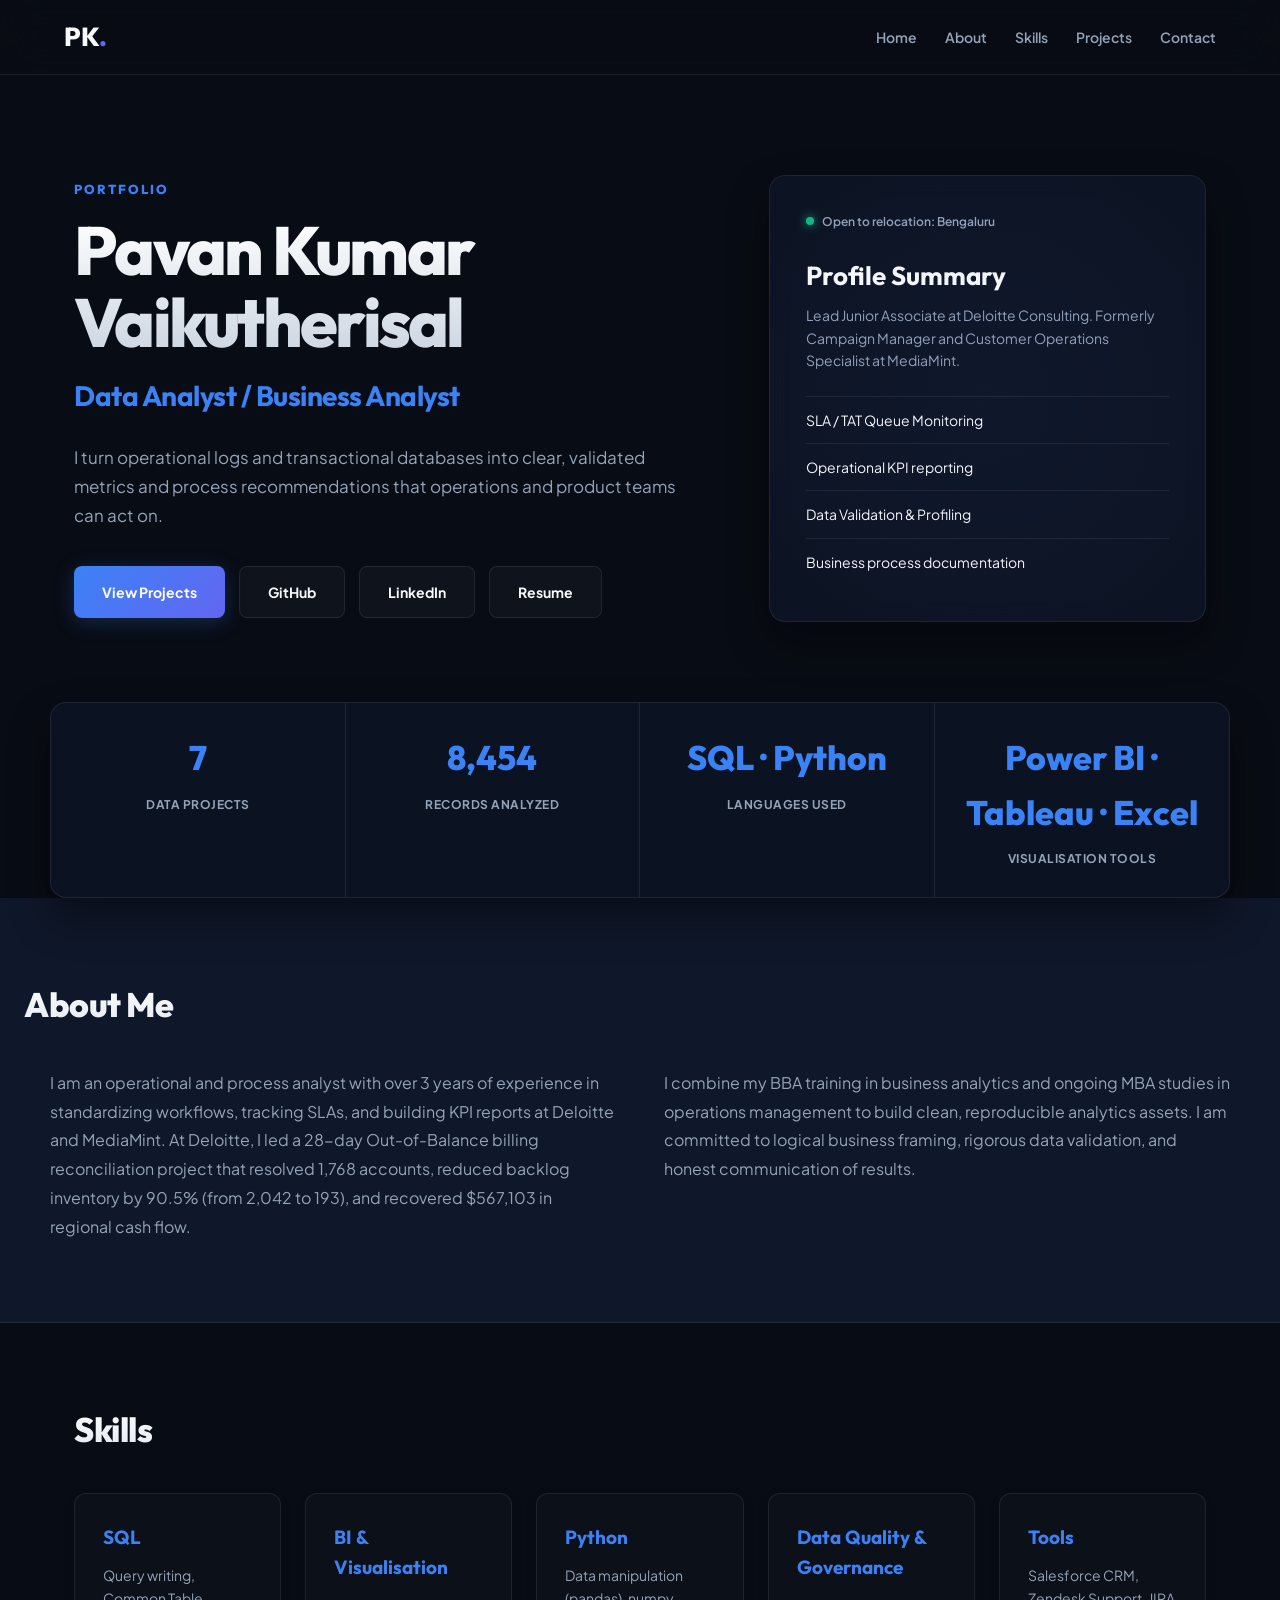
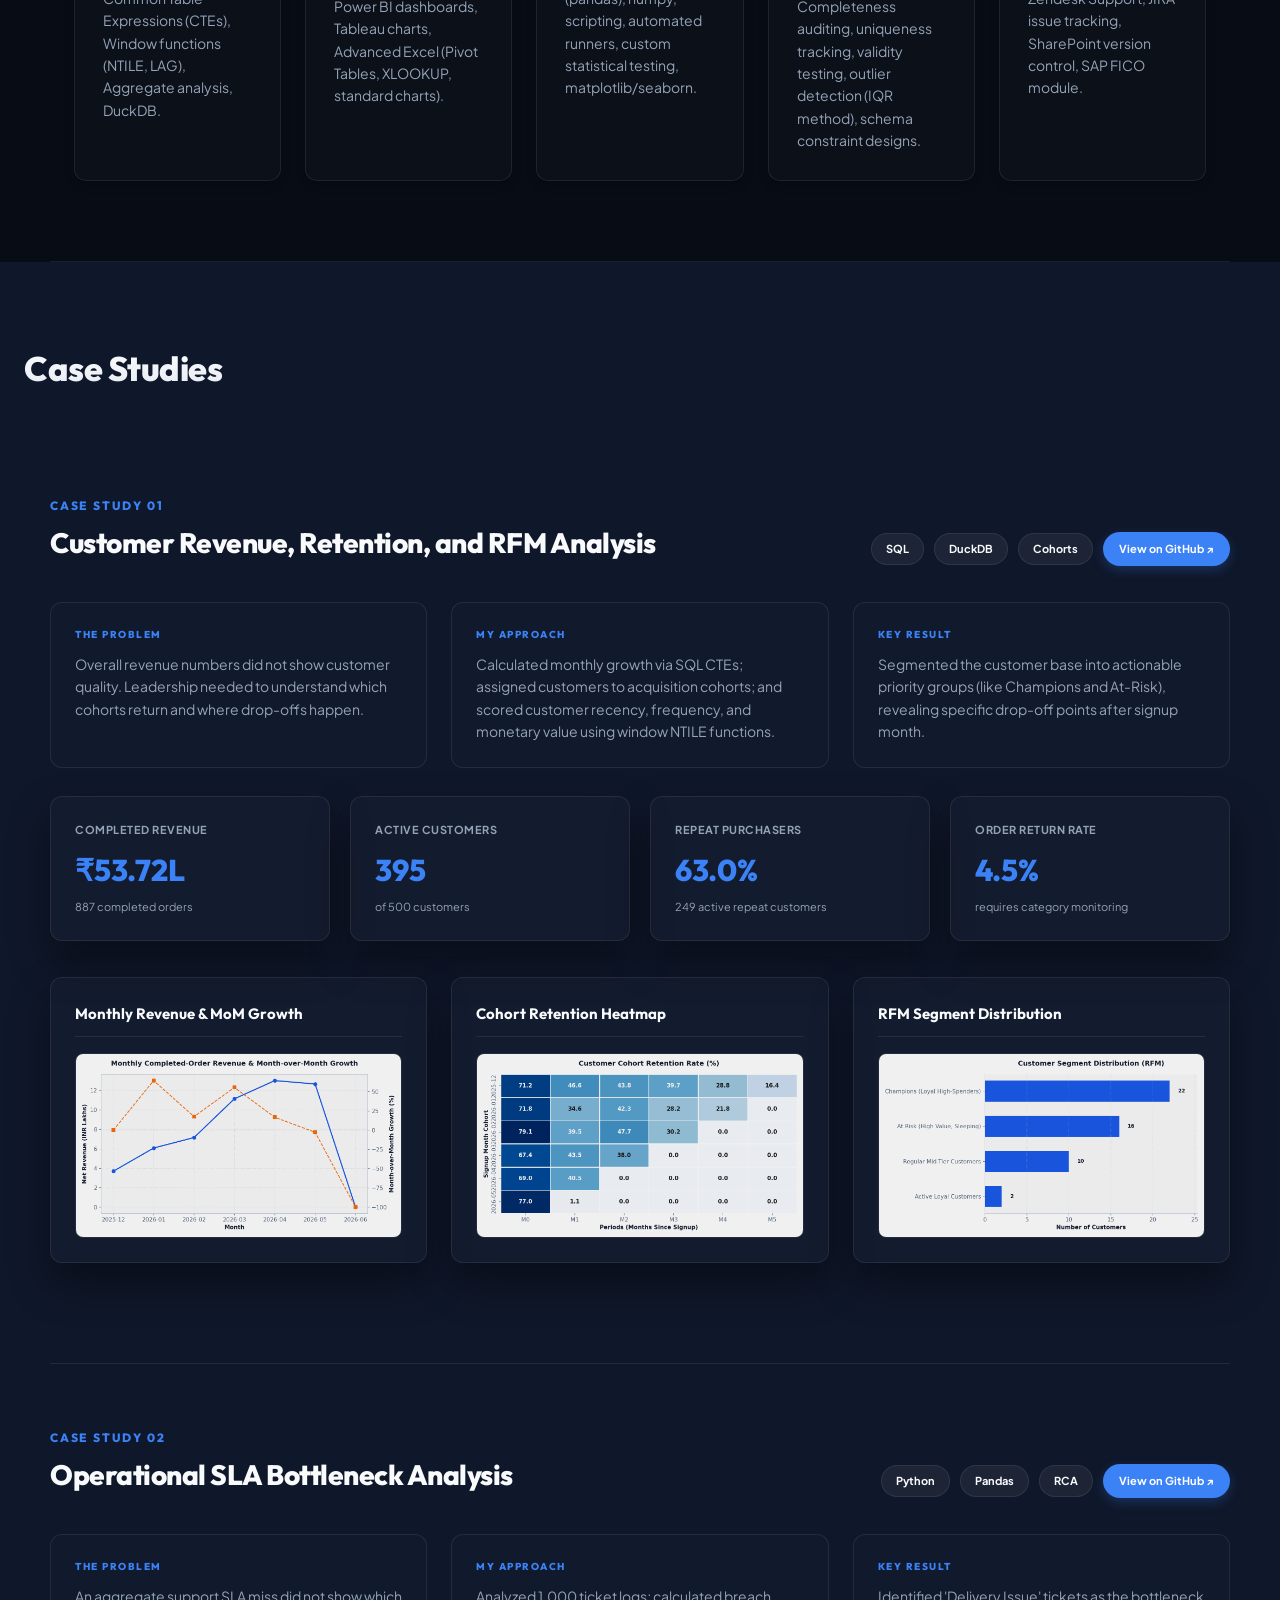
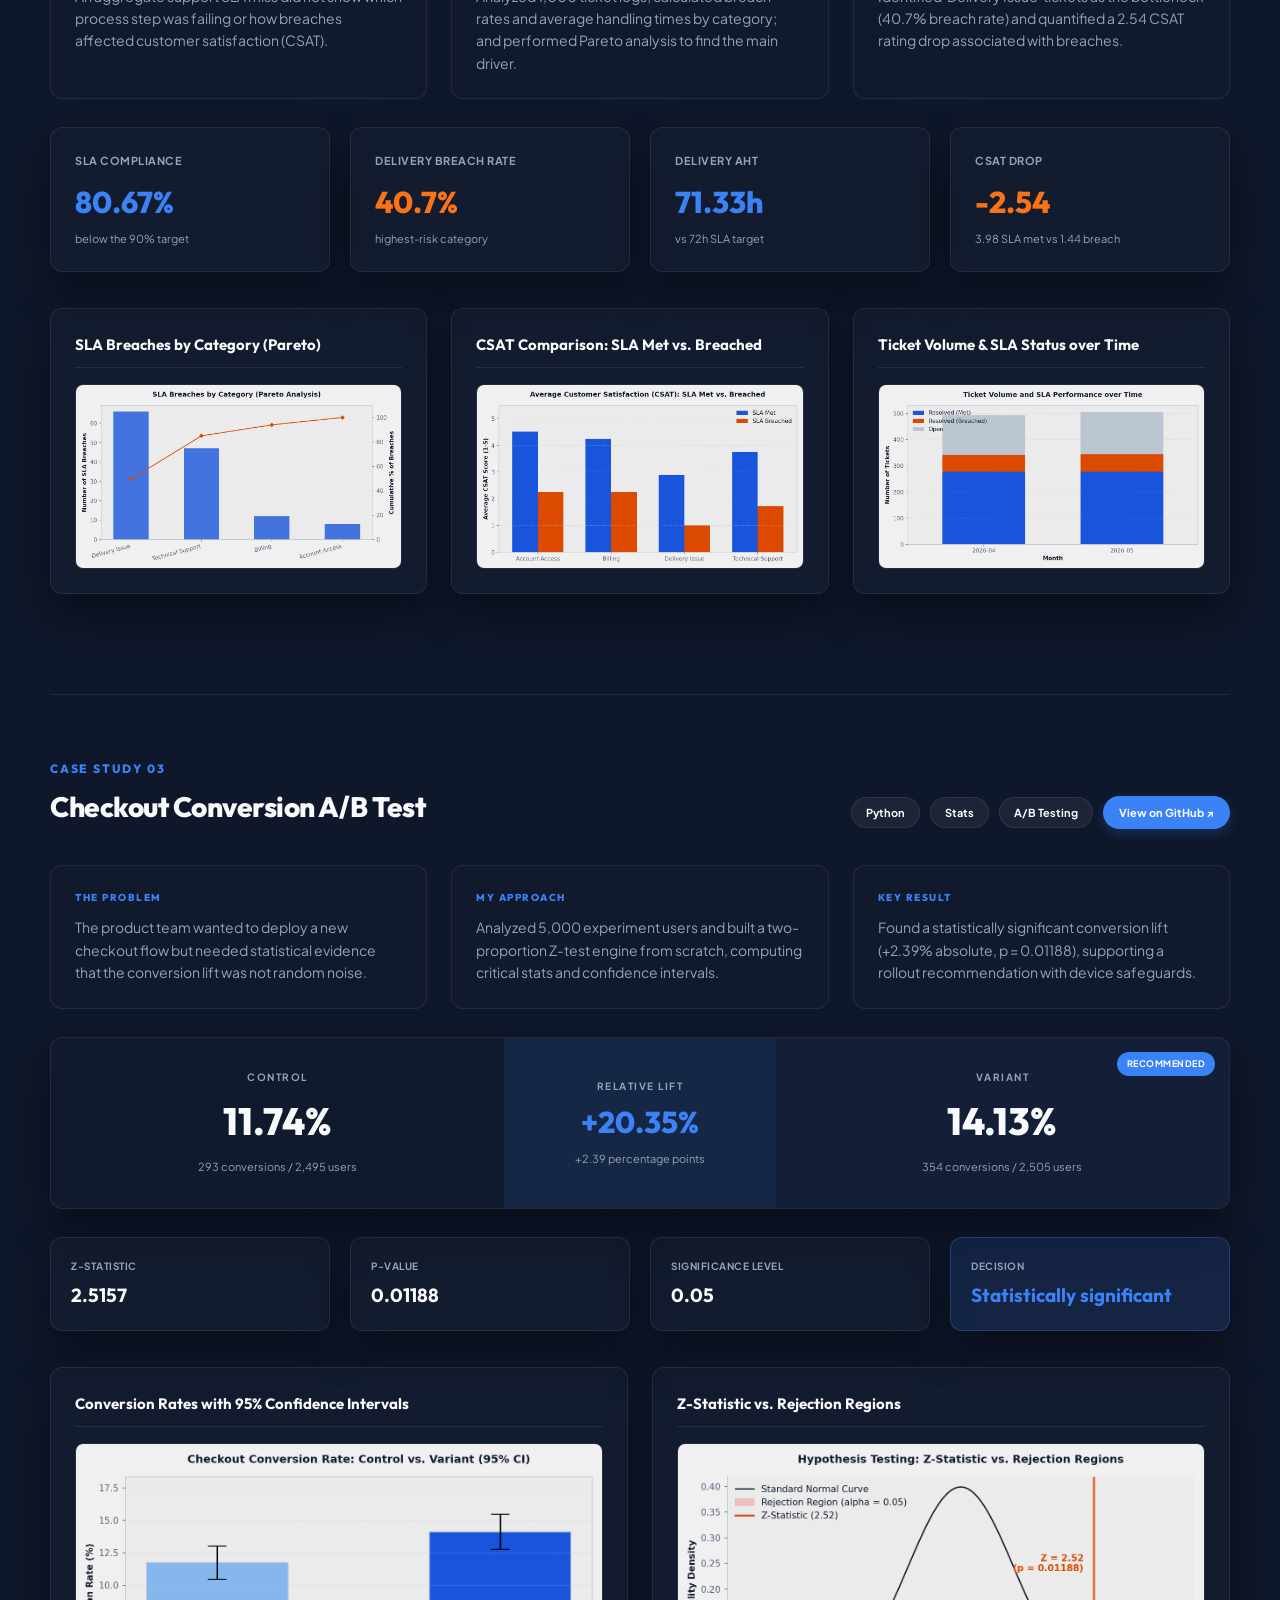
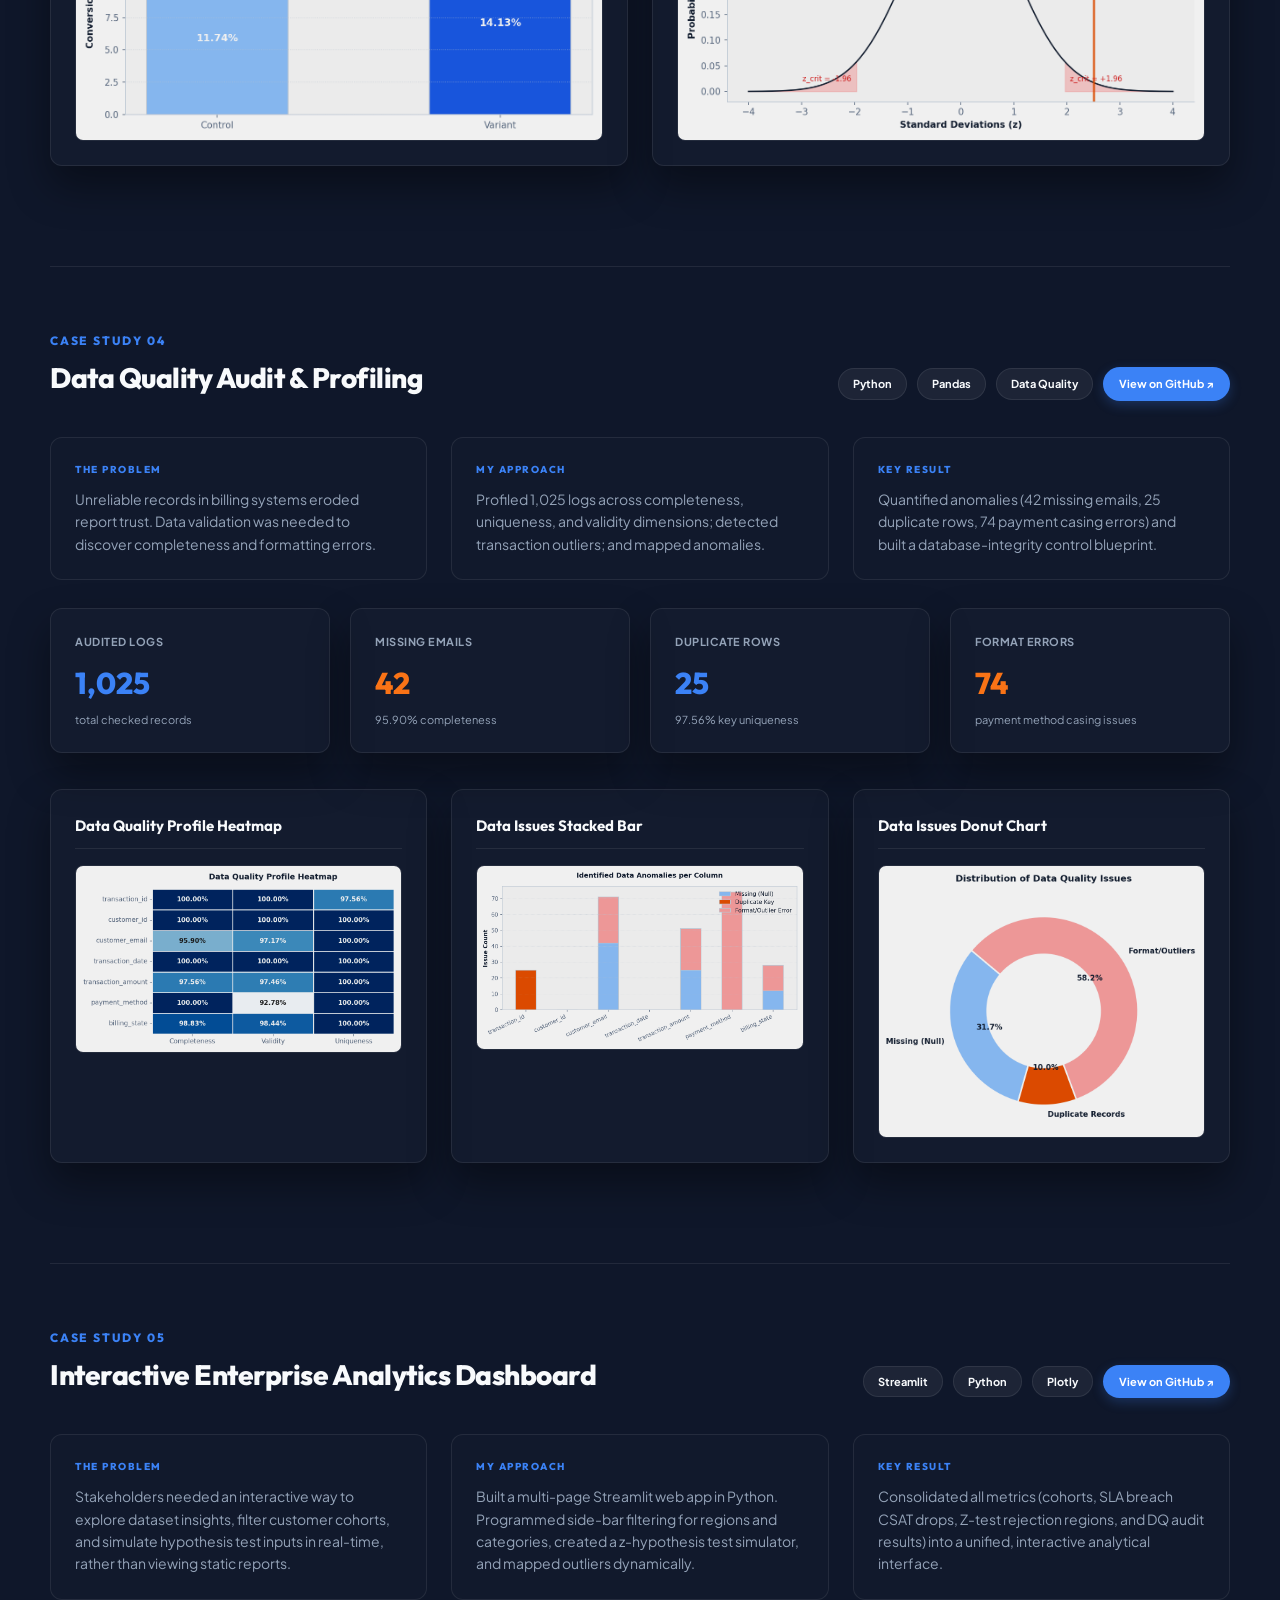
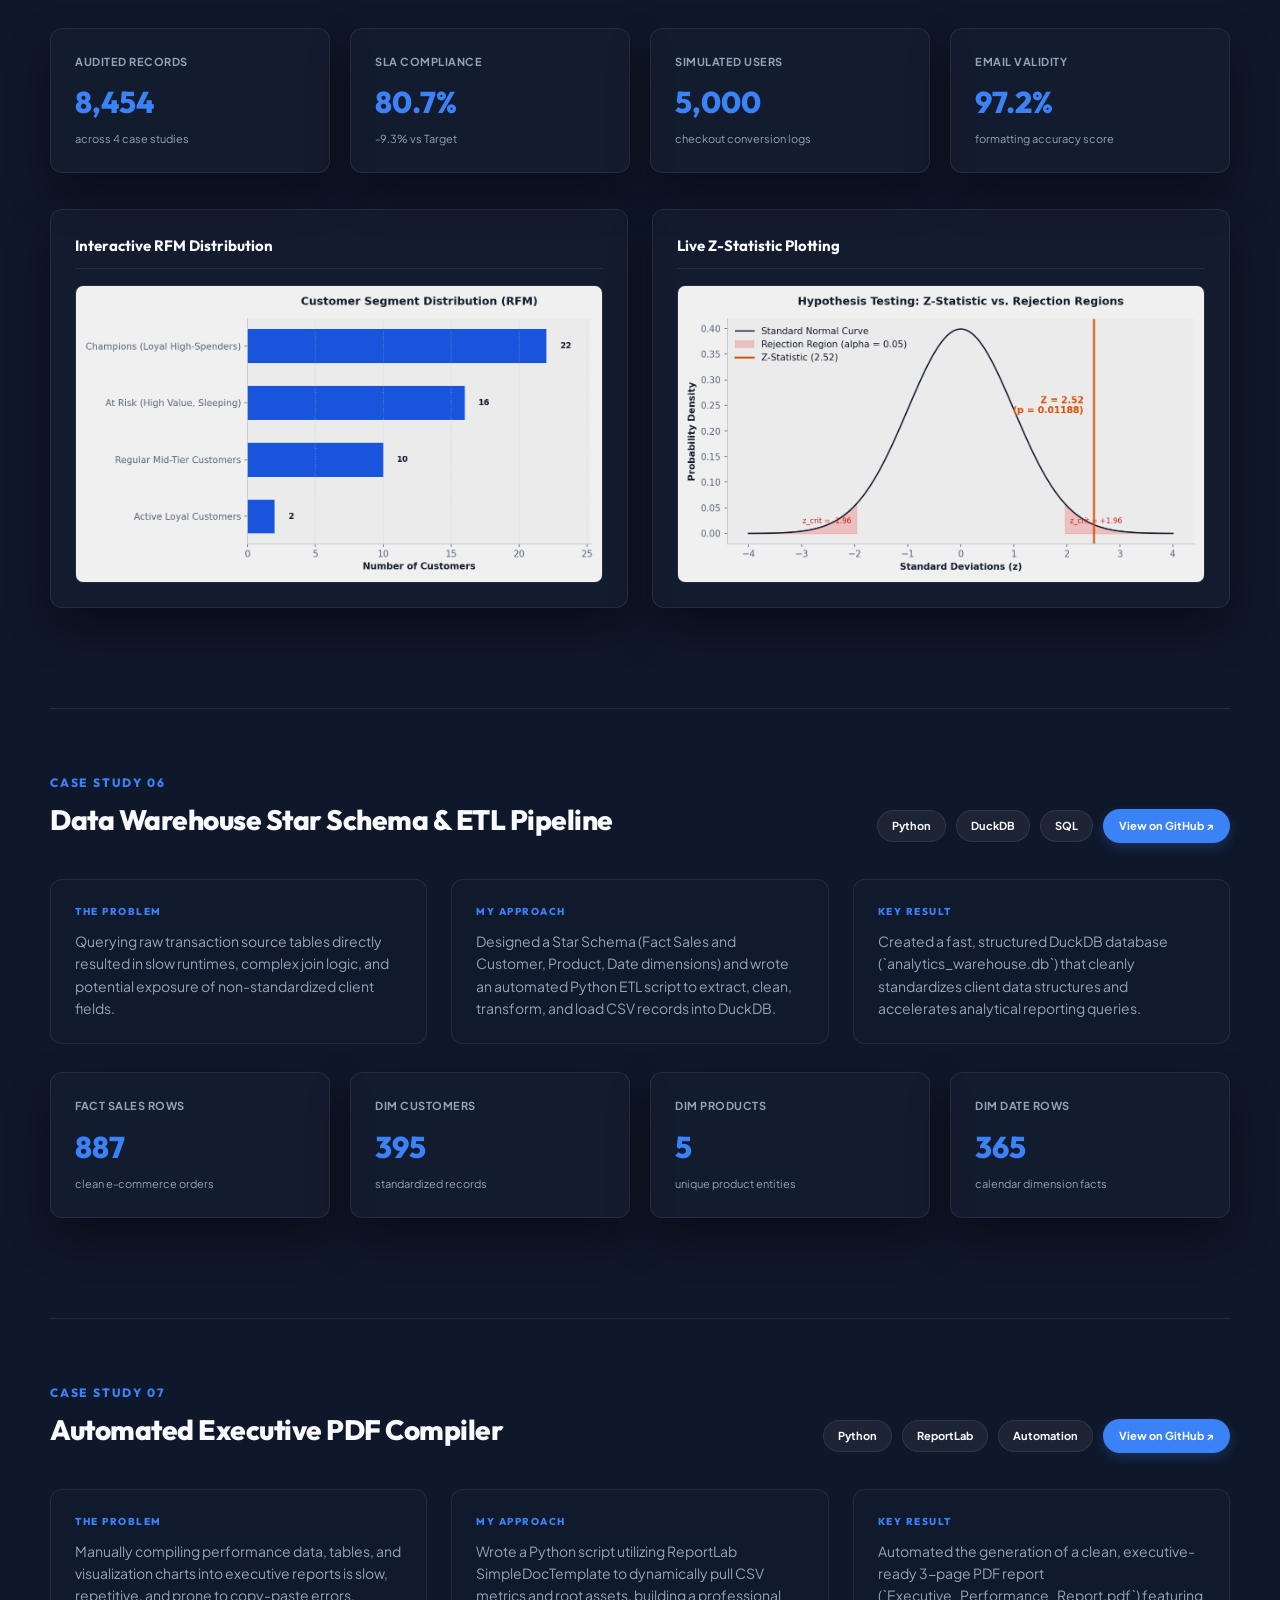
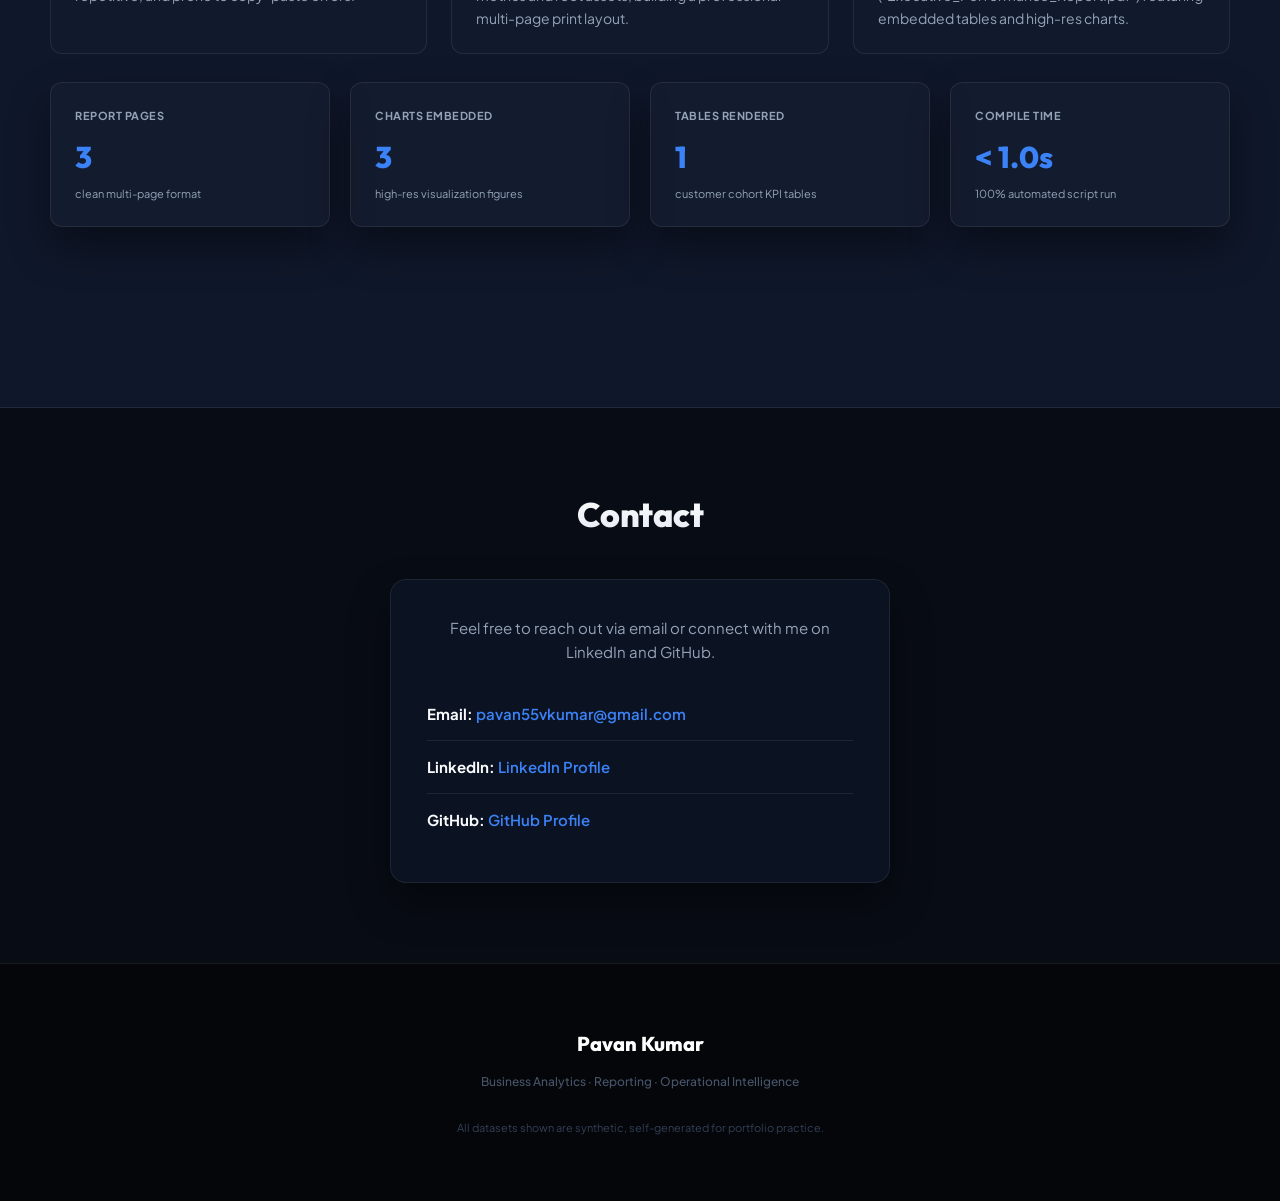
==== commit 1077cee8: "docs: add Project 5 README and update index.html and root README with Projects 5, 6, and 7" ====
--- a/index.html
+++ b/index.html
@@ -56,7 +56,7 @@
 
     <!-- PORTFOLIO SUMMARY STATS -->
     <section class="portfolio-summary" aria-label="Portfolio summary" id="portfolio-summary">
-      <article><strong>4</strong><span>Data Projects</span></article>
+      <article><strong>7</strong><span>Data Projects</span></article>
       <article><strong>8,454</strong><span>Records Analyzed</span></article>
       <article><strong>SQL · Python</strong><span>Languages Used</span></article>
       <article><strong>Power BI · Tableau · Excel</strong><span>Visualisation Tools</span></article>
@@ -327,6 +327,125 @@
           </article>
         </div>
       </div>
+
+      <!-- CASE STUDY 5 -->
+      <div class="case-study" id="case-dashboard">
+        <div class="case-heading">
+          <div>
+            <p class="case-number">CASE STUDY 05</p>
+            <h3>Interactive Enterprise Analytics Dashboard</h3>
+          </div>
+          <div class="tool-tags">
+            <span>Streamlit</span><span>Python</span><span>Plotly</span>
+            <a class="github-project-link" href="https://github.com/pavan55vkumar-afk/Enterprise-Analytics-Portfolio/tree/main/project_5_streamlit_dashboard" target="_blank" rel="noopener" id="github-link-p5">View on GitHub ↗</a>
+          </div>
+        </div>
+
+        <div class="story-grid">
+          <article class="story-card">
+            <span class="story-label">THE PROBLEM</span>
+            <p>Stakeholders needed an interactive way to explore dataset insights, filter customer cohorts, and simulate hypothesis test inputs in real-time, rather than viewing static reports.</p>
+          </article>
+          <article class="story-card">
+            <span class="story-label">MY APPROACH</span>
+            <p>Built a multi-page Streamlit web app in Python. Programmed side-bar filtering for regions and categories, created a z-hypothesis test simulator, and mapped outliers dynamically.</p>
+          </article>
+          <article class="story-card">
+            <span class="story-label">KEY RESULT</span>
+            <p>Consolidated all metrics (cohorts, SLA breach CSAT drops, Z-test rejection regions, and DQ audit results) into a unified, interactive analytical interface.</p>
+          </article>
+        </div>
+
+        <div class="metric-row">
+          <article class="metric"><span>Audited Records</span><strong>8,454</strong><small>across 4 case studies</small></article>
+          <article class="metric"><span>SLA Compliance</span><strong>80.7%</strong><small>-9.3% vs Target</small></article>
+          <article class="metric"><span>Simulated Users</span><strong>5,000</strong><small>checkout conversion logs</small></article>
+          <article class="metric"><span>Email Validity</span><strong>97.2%</strong><small>formatting accuracy score</small></article>
+        </div>
+
+        <div class="charts-gallery">
+          <article class="visual-card">
+            <h4>Interactive RFM Distribution</h4>
+            <img src="assets/rfm_distribution.png" alt="RFM Segment Distribution Chart" class="project-chart">
+          </article>
+          <article class="visual-card">
+            <h4>Live Z-Statistic Plotting</h4>
+            <img src="assets/normal_distribution_hypothesis.png" alt="Hypothesis Testing Standard Normal Curve" class="project-chart">
+          </article>
+        </div>
+      </div>
+
+      <!-- CASE STUDY 6 -->
+      <div class="case-study" id="case-etl">
+        <div class="case-heading">
+          <div>
+            <p class="case-number">CASE STUDY 06</p>
+            <h3>Data Warehouse Star Schema &amp; ETL Pipeline</h3>
+          </div>
+          <div class="tool-tags">
+            <span>Python</span><span>DuckDB</span><span>SQL</span>
+            <a class="github-project-link" href="https://github.com/pavan55vkumar-afk/Enterprise-Analytics-Portfolio/tree/main/project_6_etl_warehouse" target="_blank" rel="noopener" id="github-link-p6">View on GitHub ↗</a>
+          </div>
+        </div>
+
+        <div class="story-grid">
+          <article class="story-card">
+            <span class="story-label">THE PROBLEM</span>
+            <p>Querying raw transaction source tables directly resulted in slow runtimes, complex join logic, and potential exposure of non-standardized client fields.</p>
+          </article>
+          <article class="story-card">
+            <span class="story-label">MY APPROACH</span>
+            <p>Designed a Star Schema (Fact Sales and Customer, Product, Date dimensions) and wrote an automated Python ETL script to extract, clean, transform, and load CSV records into DuckDB.</p>
+          </article>
+          <article class="story-card">
+            <span class="story-label">KEY RESULT</span>
+            <p>Created a fast, structured DuckDB database (`analytics_warehouse.db`) that cleanly standardizes client data structures and accelerates analytical reporting queries.</p>
+          </article>
+        </div>
+
+        <div class="metric-row">
+          <article class="metric"><span>Fact Sales Rows</span><strong>887</strong><small>clean e-commerce orders</small></article>
+          <article class="metric"><span>Dim Customers</span><strong>395</strong><small>standardized records</small></article>
+          <article class="metric"><span>Dim Products</span><strong>5</strong><small>unique product entities</small></article>
+          <article class="metric"><span>Dim Date Rows</span><strong>365</strong><small>calendar dimension facts</small></article>
+        </div>
+      </div>
+
+      <!-- CASE STUDY 7 -->
+      <div class="case-study" id="case-report">
+        <div class="case-heading">
+          <div>
+            <p class="case-number">CASE STUDY 07</p>
+            <h3>Automated Executive PDF Compiler</h3>
+          </div>
+          <div class="tool-tags">
+            <span>Python</span><span>ReportLab</span><span>Automation</span>
+            <a class="github-project-link" href="https://github.com/pavan55vkumar-afk/Enterprise-Analytics-Portfolio/tree/main/project_7_automated_reporting" target="_blank" rel="noopener" id="github-link-p7">View on GitHub ↗</a>
+          </div>
+        </div>
+
+        <div class="story-grid">
+          <article class="story-card">
+            <span class="story-label">THE PROBLEM</span>
+            <p>Manually compiling performance data, tables, and visualization charts into executive reports is slow, repetitive, and prone to copy-paste errors.</p>
+          </article>
+          <article class="story-card">
+            <span class="story-label">MY APPROACH</span>
+            <p>Wrote a Python script utilizing ReportLab SimpleDocTemplate to dynamically pull CSV metrics and root assets, building a professional multi-page print layout.</p>
+          </article>
+          <article class="story-card">
+            <span class="story-label">KEY RESULT</span>
+            <p>Automated the generation of a clean, executive-ready 3-page PDF report (`Executive_Performance_Report.pdf`) featuring embedded tables and high-res charts.</p>
+          </article>
+        </div>
+
+        <div class="metric-row">
+          <article class="metric"><span>Report Pages</span><strong>3</strong><small>clean multi-page format</small></article>
+          <article class="metric"><span>Charts Embedded</span><strong>3</strong><small>high-res visualization figures</small></article>
+          <article class="metric"><span>Tables Rendered</span><strong>1</strong><small>customer cohort KPI tables</small></article>
+          <article class="metric"><span>Compile Time</span><strong>&lt; 1.0s</strong><small>100% automated script run</small></article>
+        </div>
+      </div>
     </section>
 
     <!-- CONTACT SECTION -->
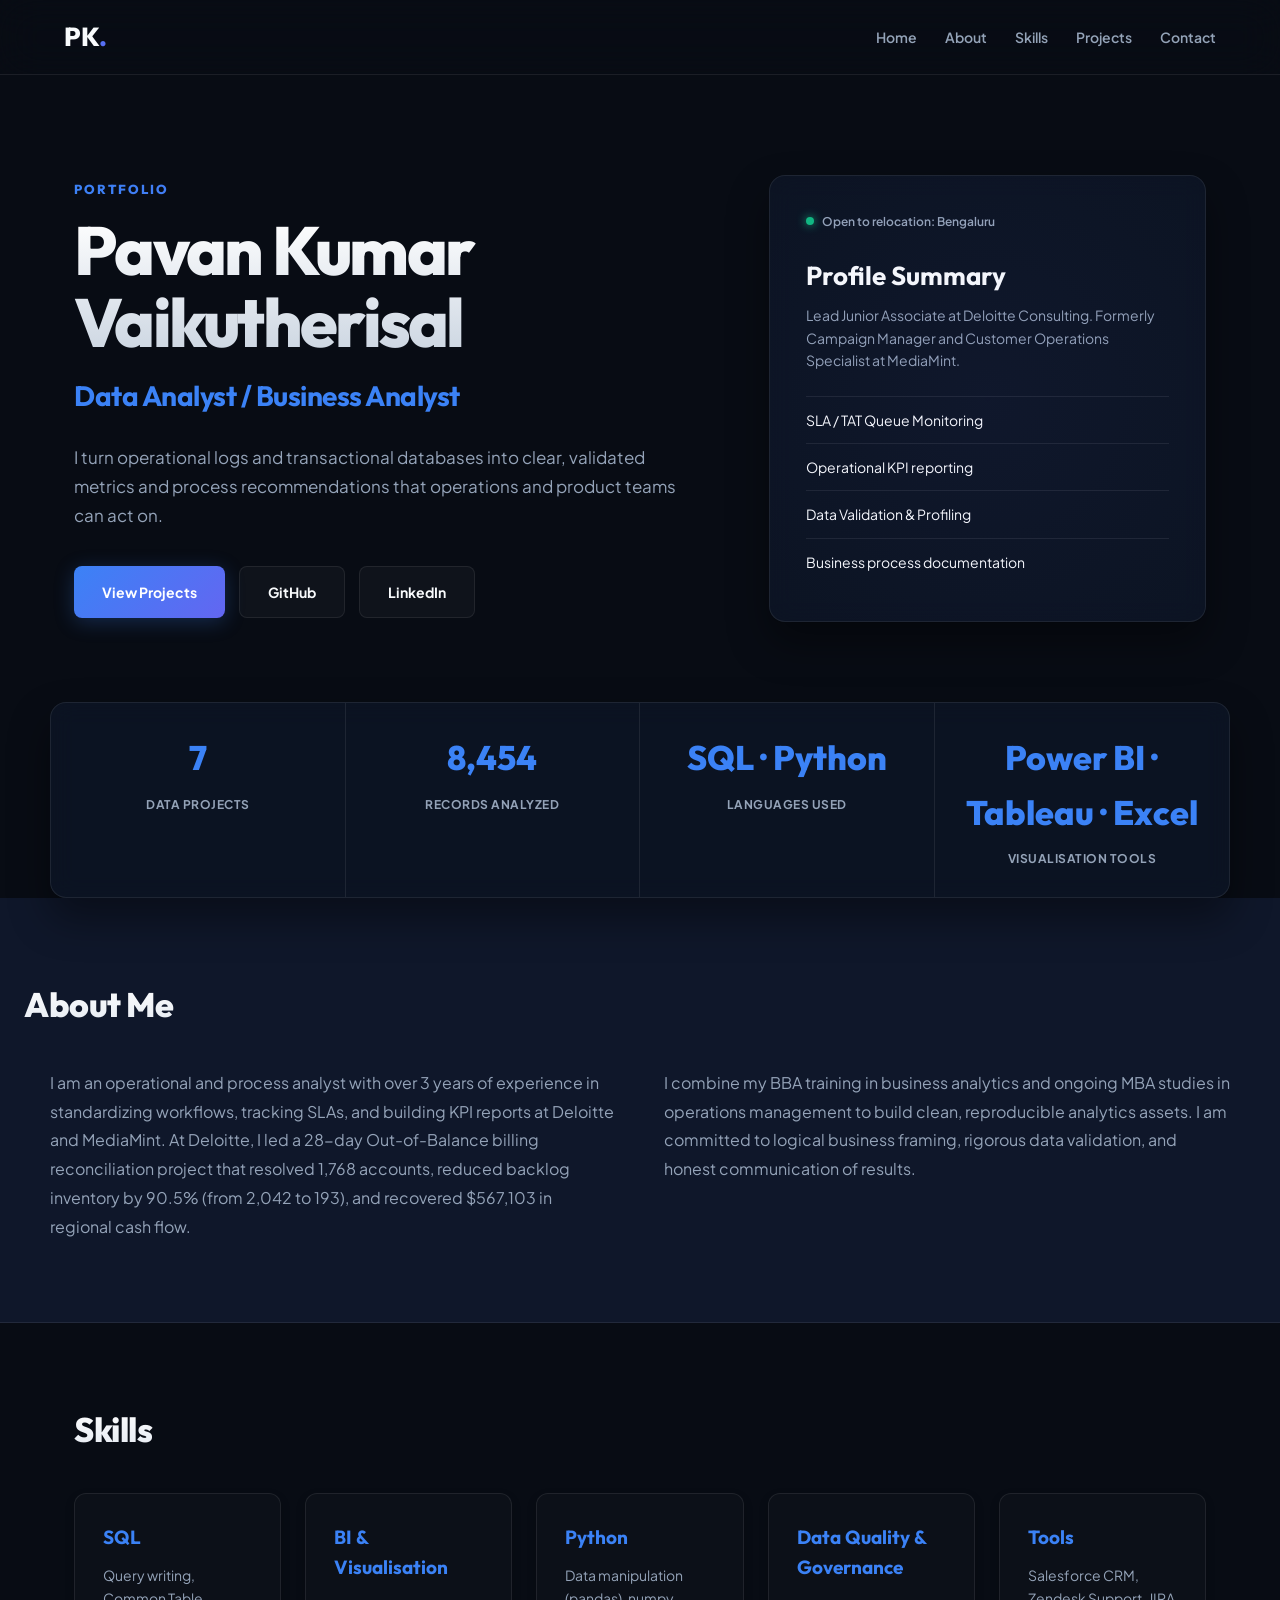
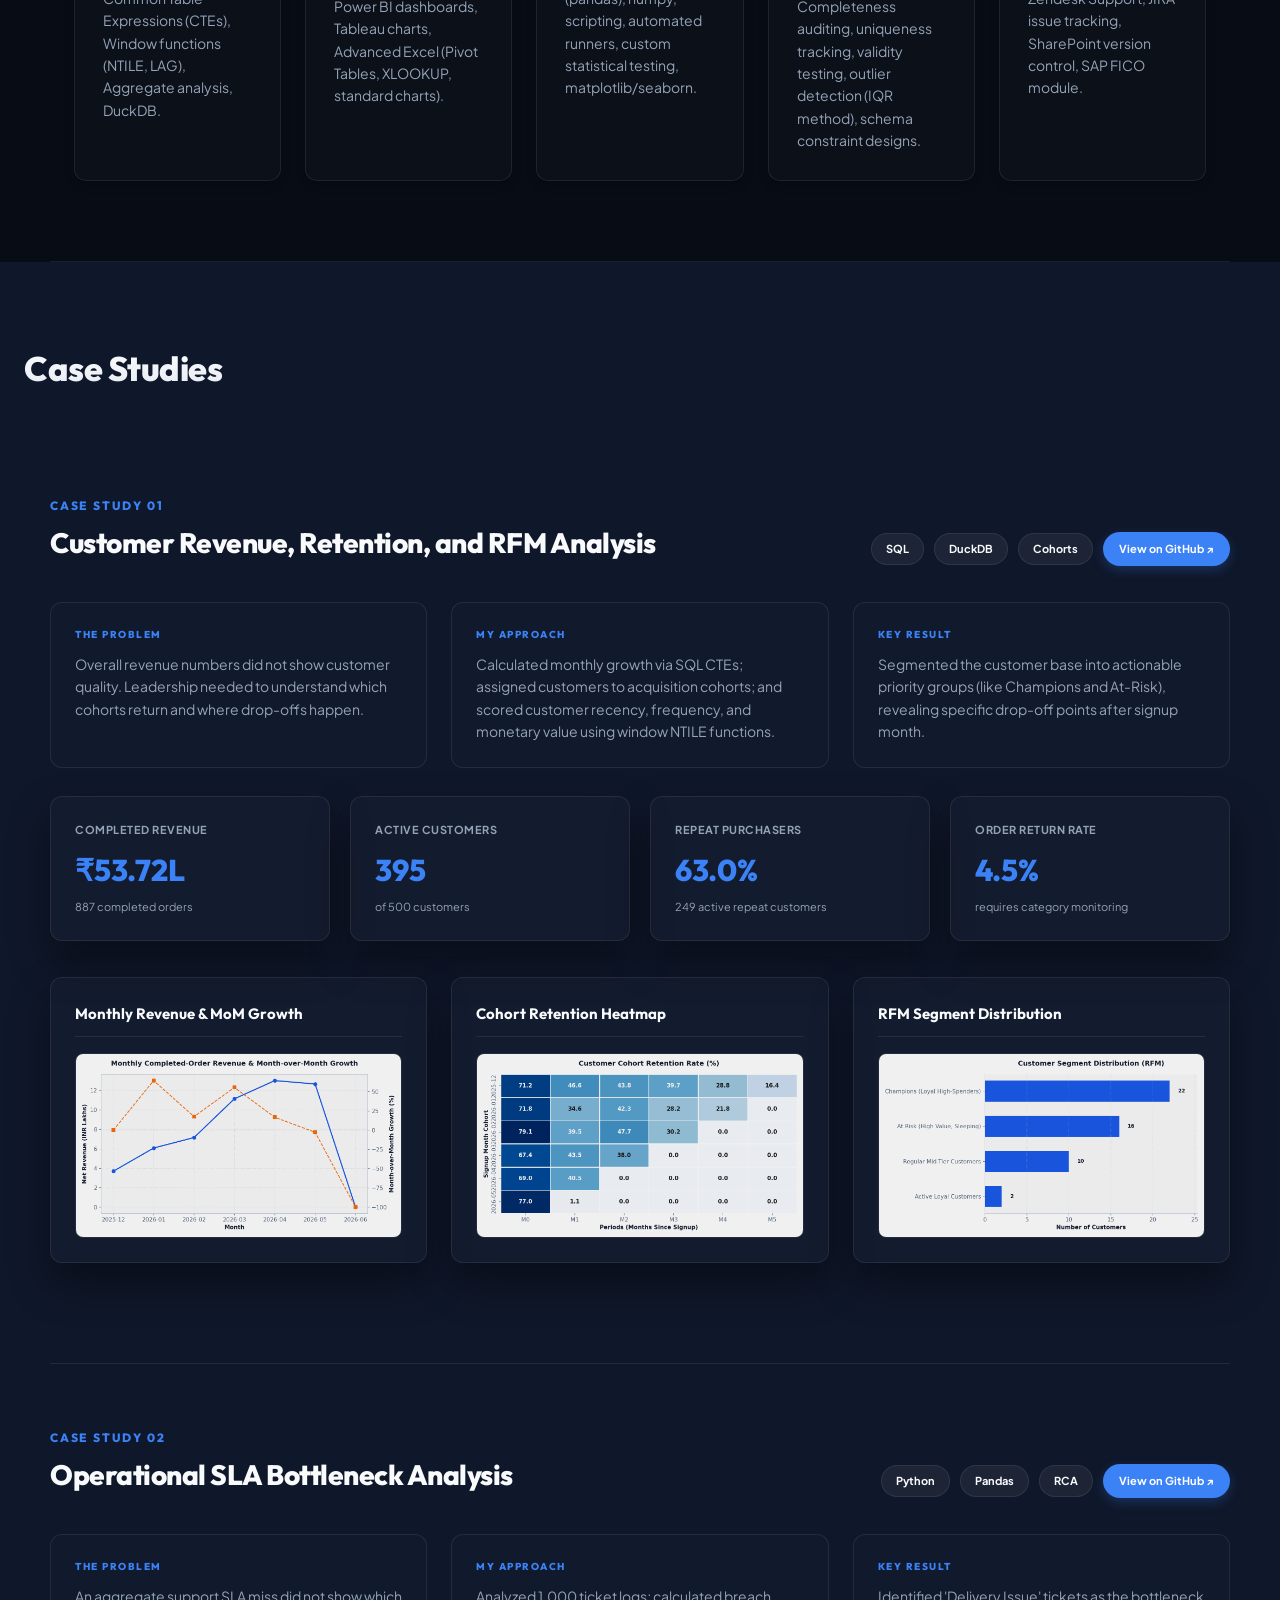
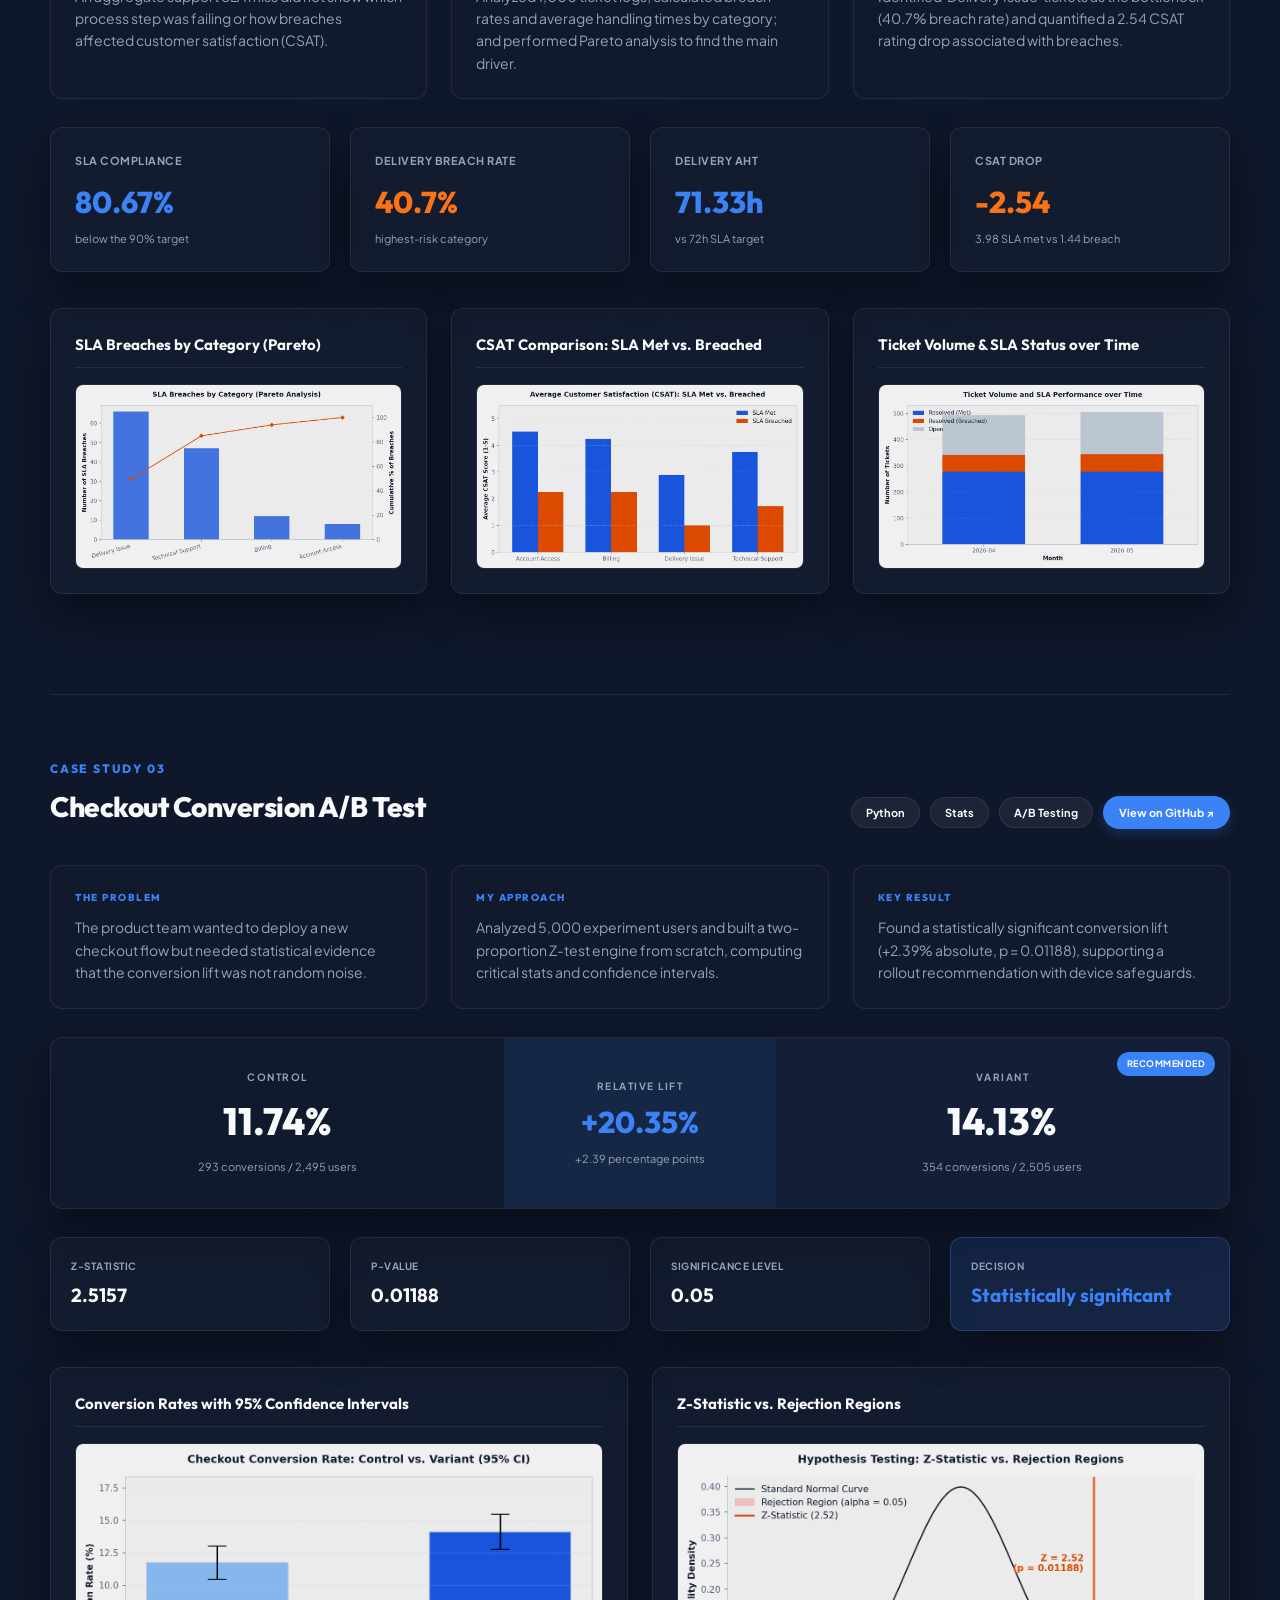
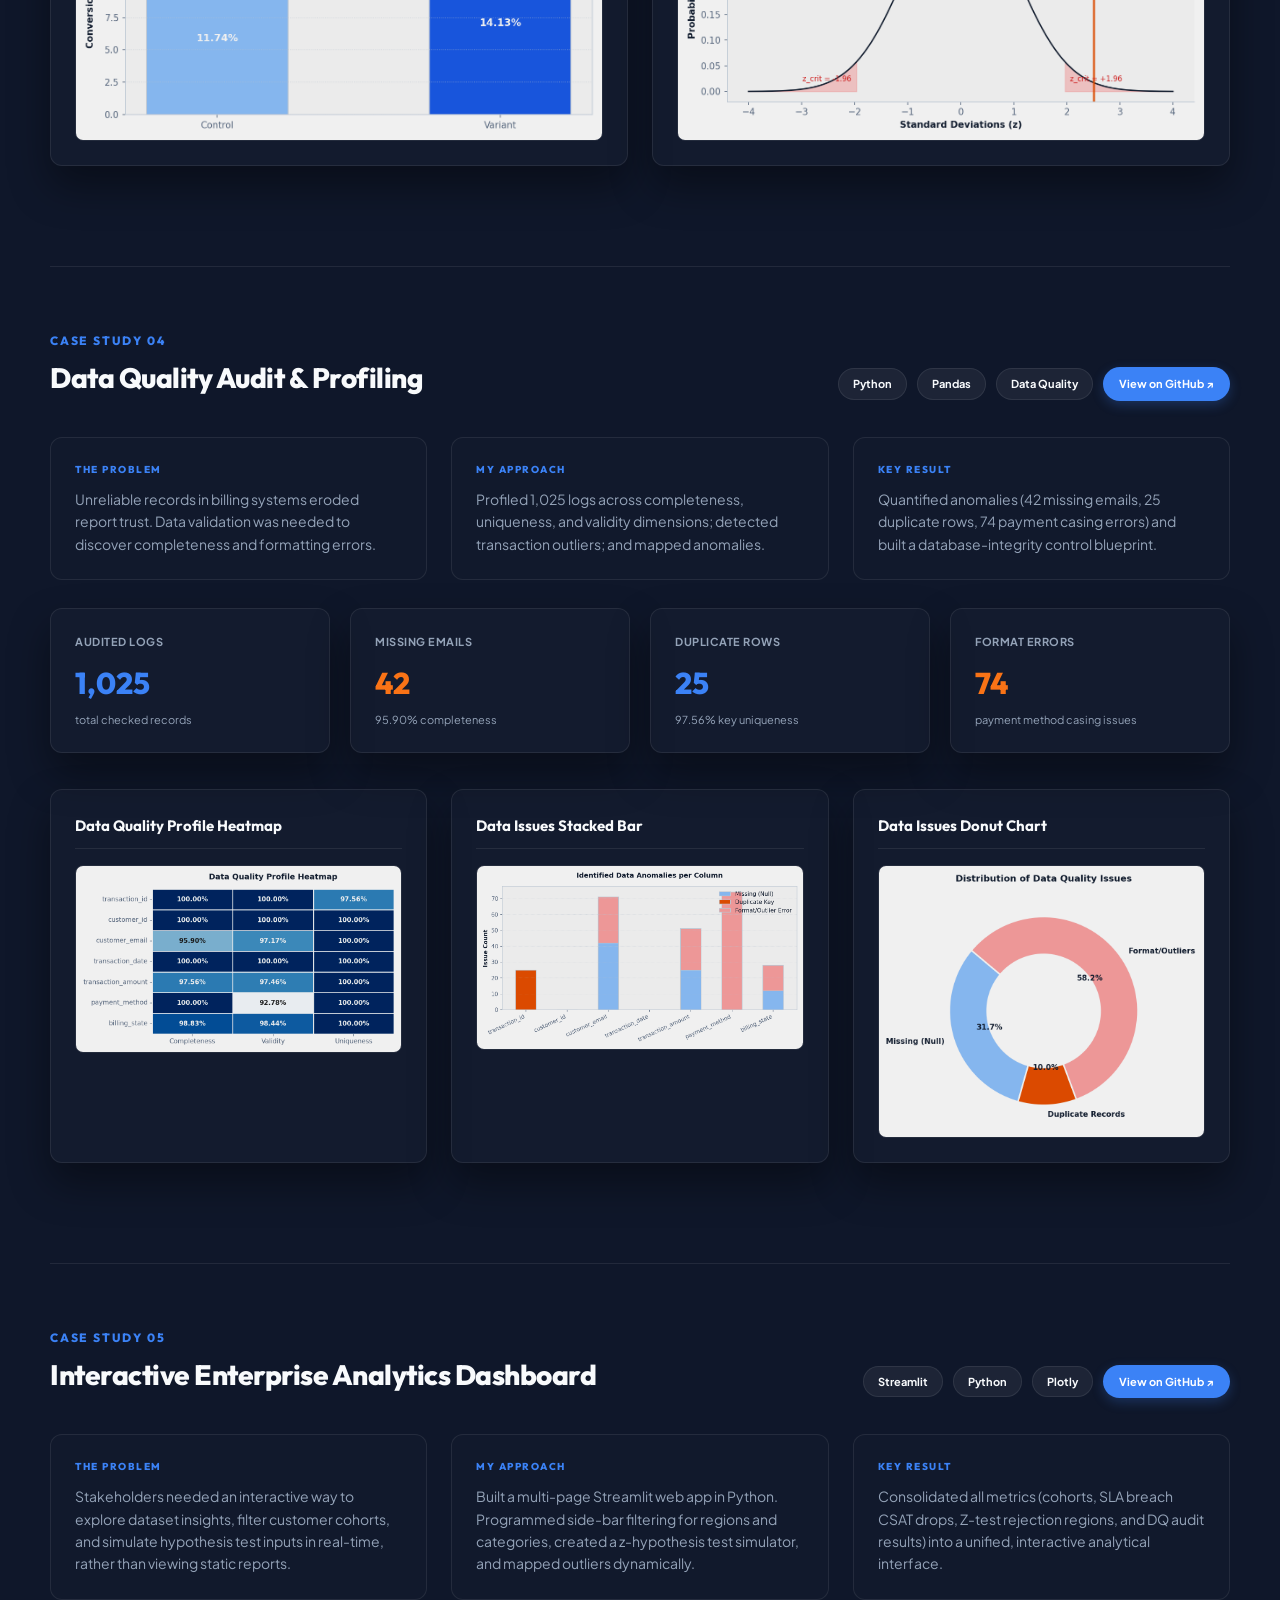
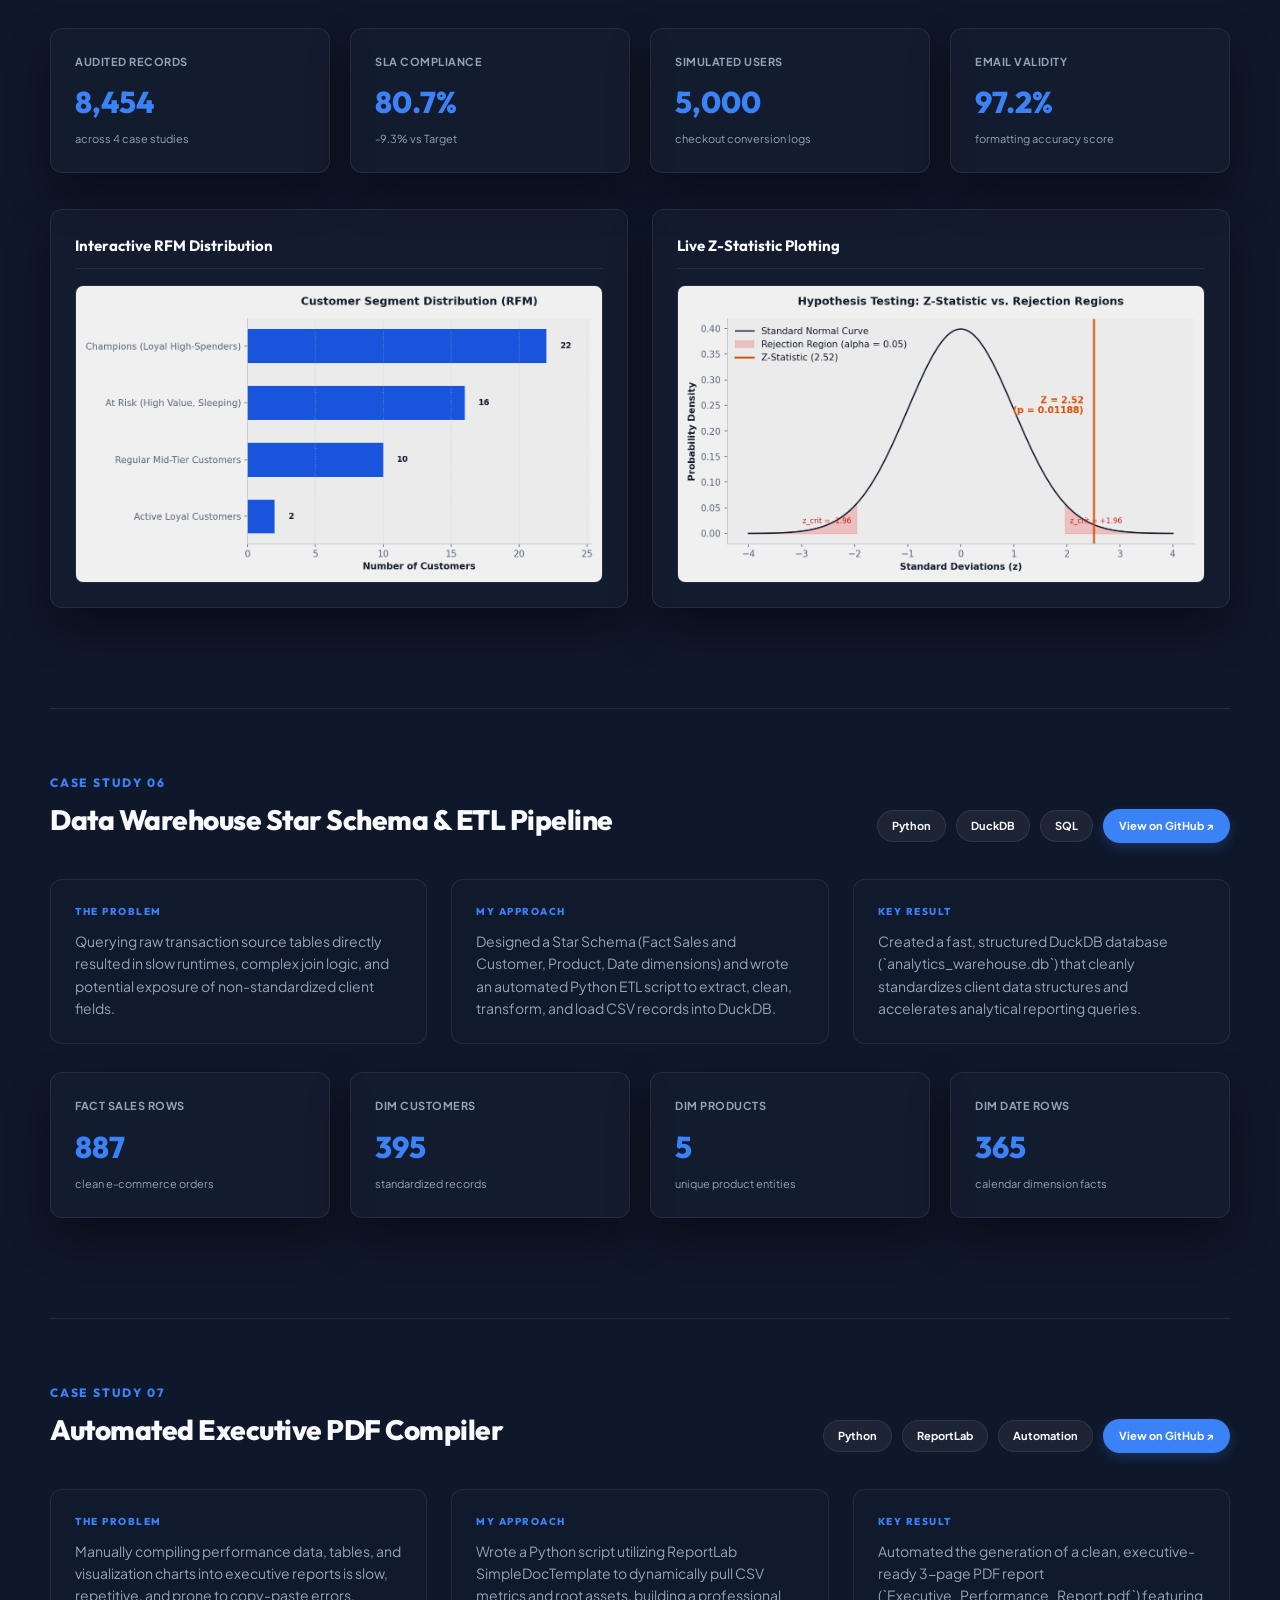
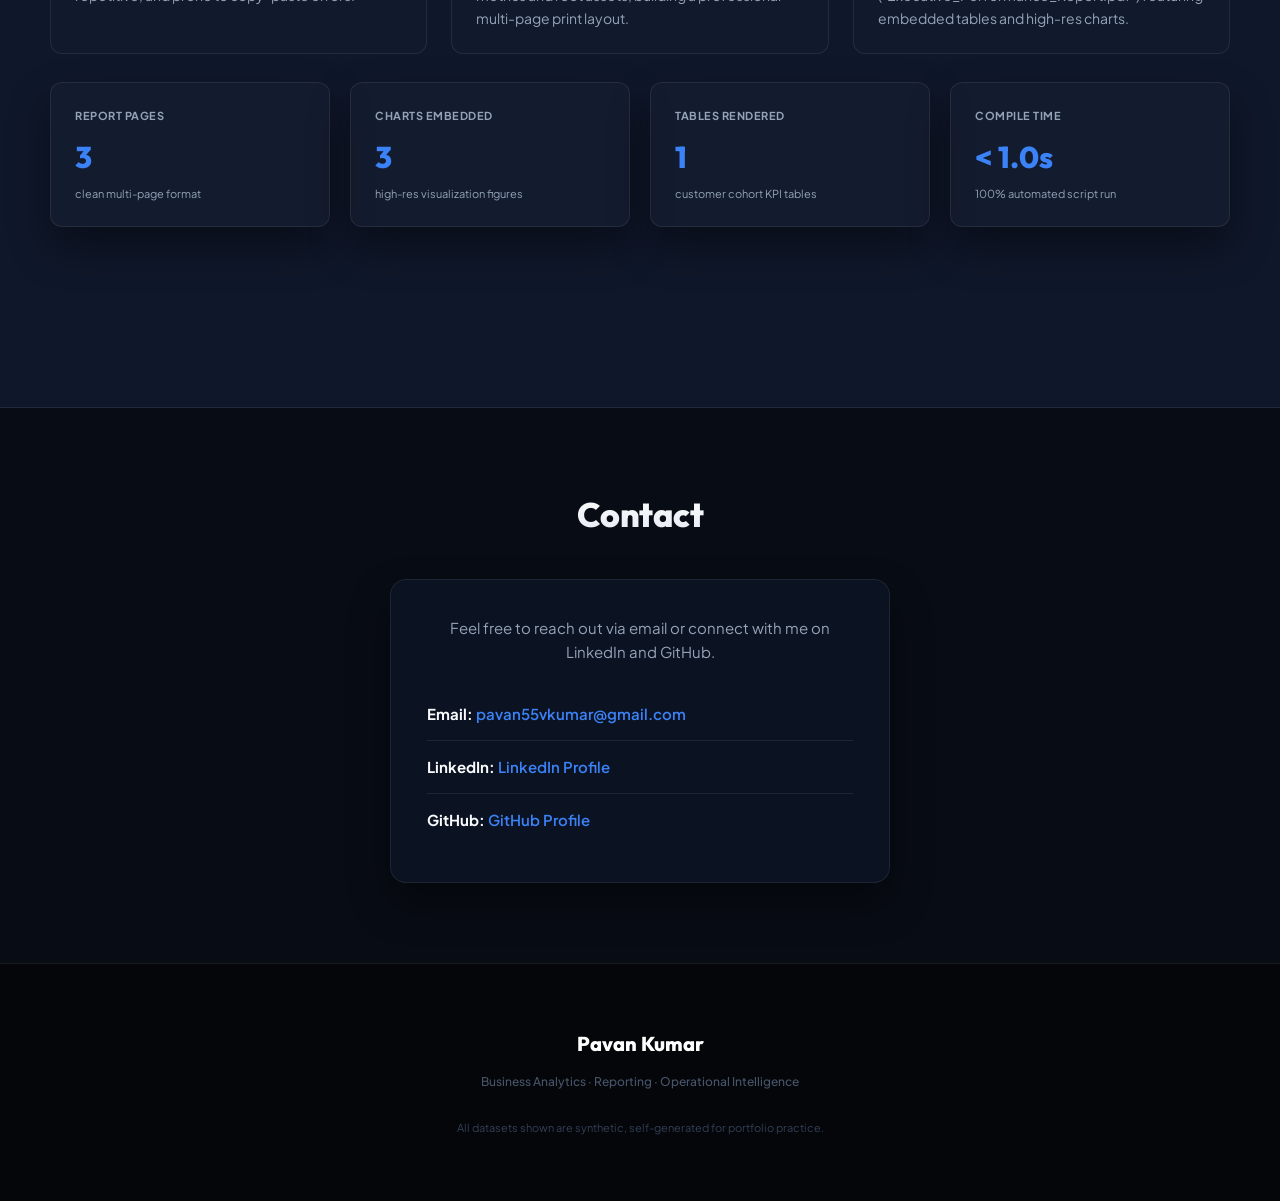
==== commit 78418f8d: "chore: remove resume link from website and delete resume assets from git" ====
--- a/index.html
+++ b/index.html
@@ -35,7 +35,6 @@
           <a class="button primary" href="#projects" id="btn-projects">View Projects</a>
           <a class="button secondary" href="https://github.com/pavan55vkumar-afk/Enterprise-Analytics-Portfolio" target="_blank" rel="noopener" id="btn-github">GitHub</a>
           <a class="button secondary" href="https://www.linkedin.com/in/pavankumarv55/" target="_blank" rel="noopener" id="btn-linkedin">LinkedIn</a>
-          <a class="button secondary" href="assets/Pavan_Kumar_Resume.html" target="_blank" id="btn-resume">Resume</a>
         </div>
       </div>
       <aside class="profile-card" id="profile-card">
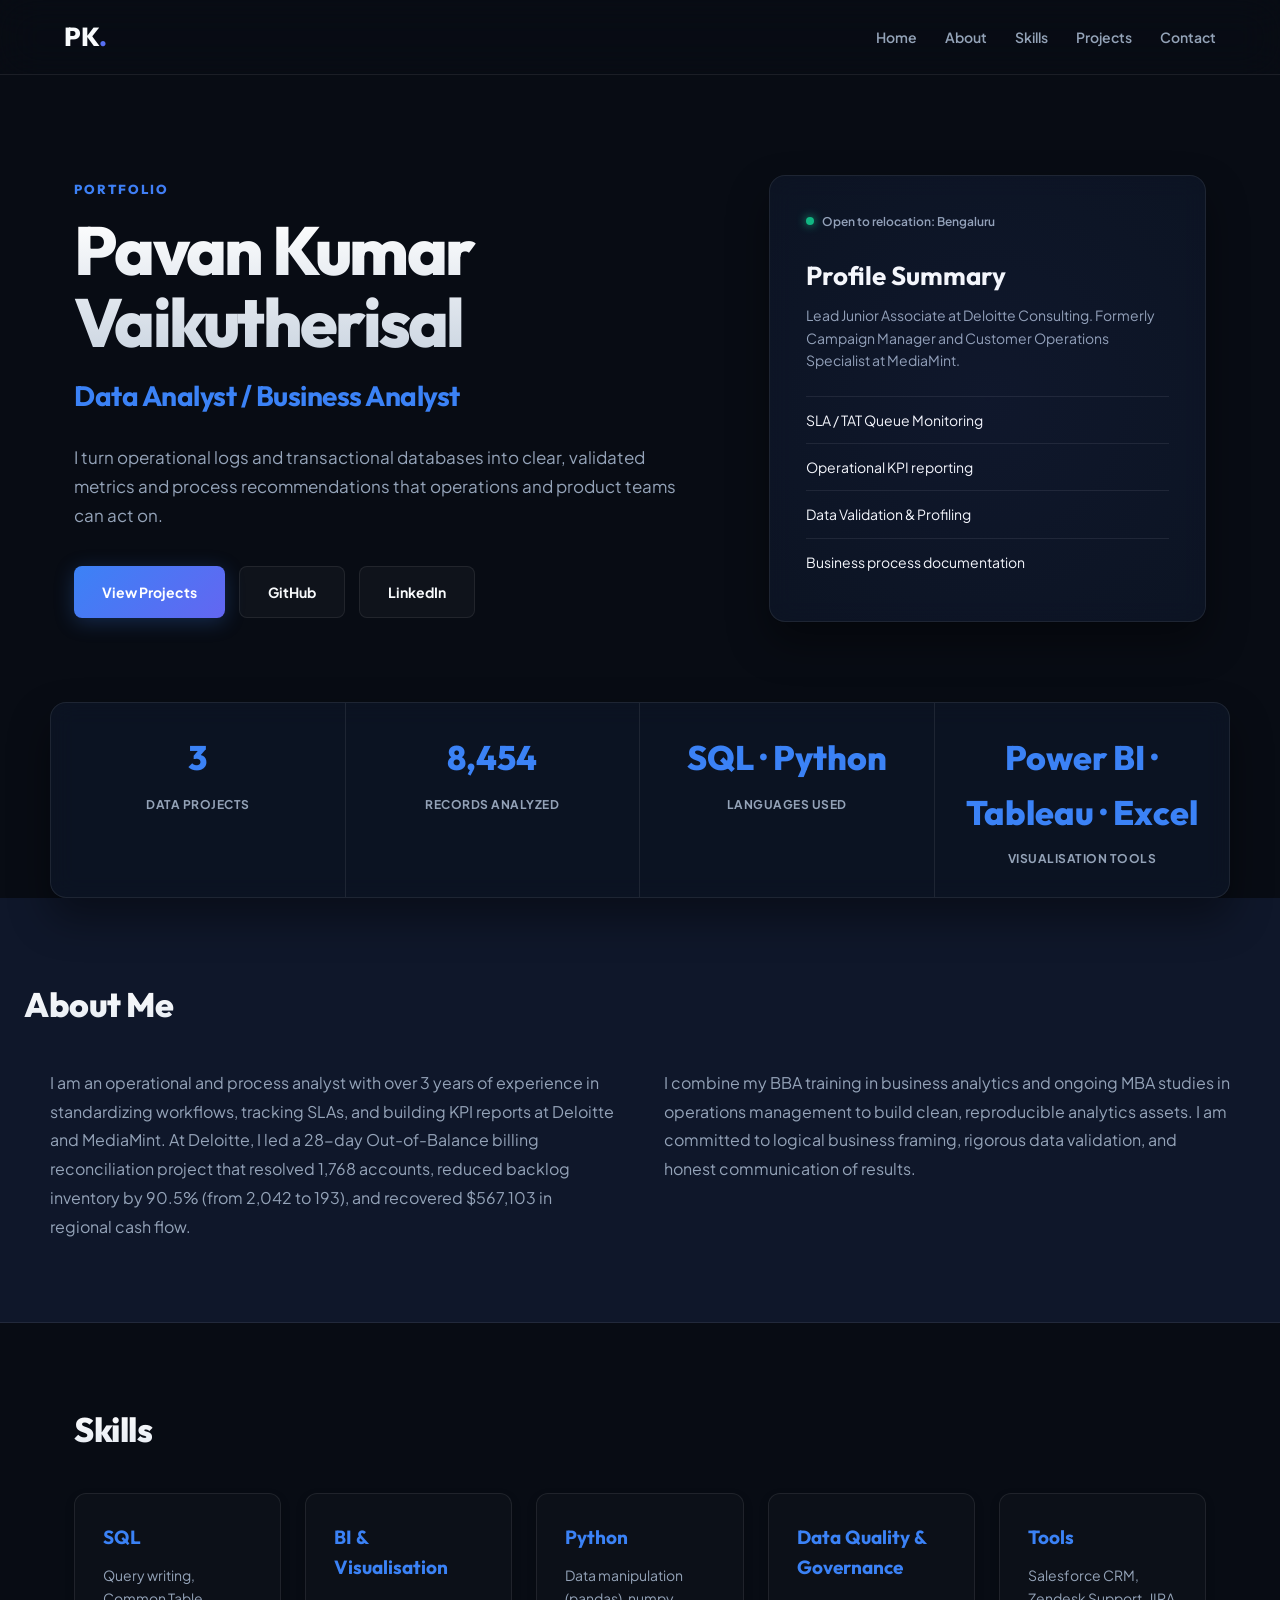
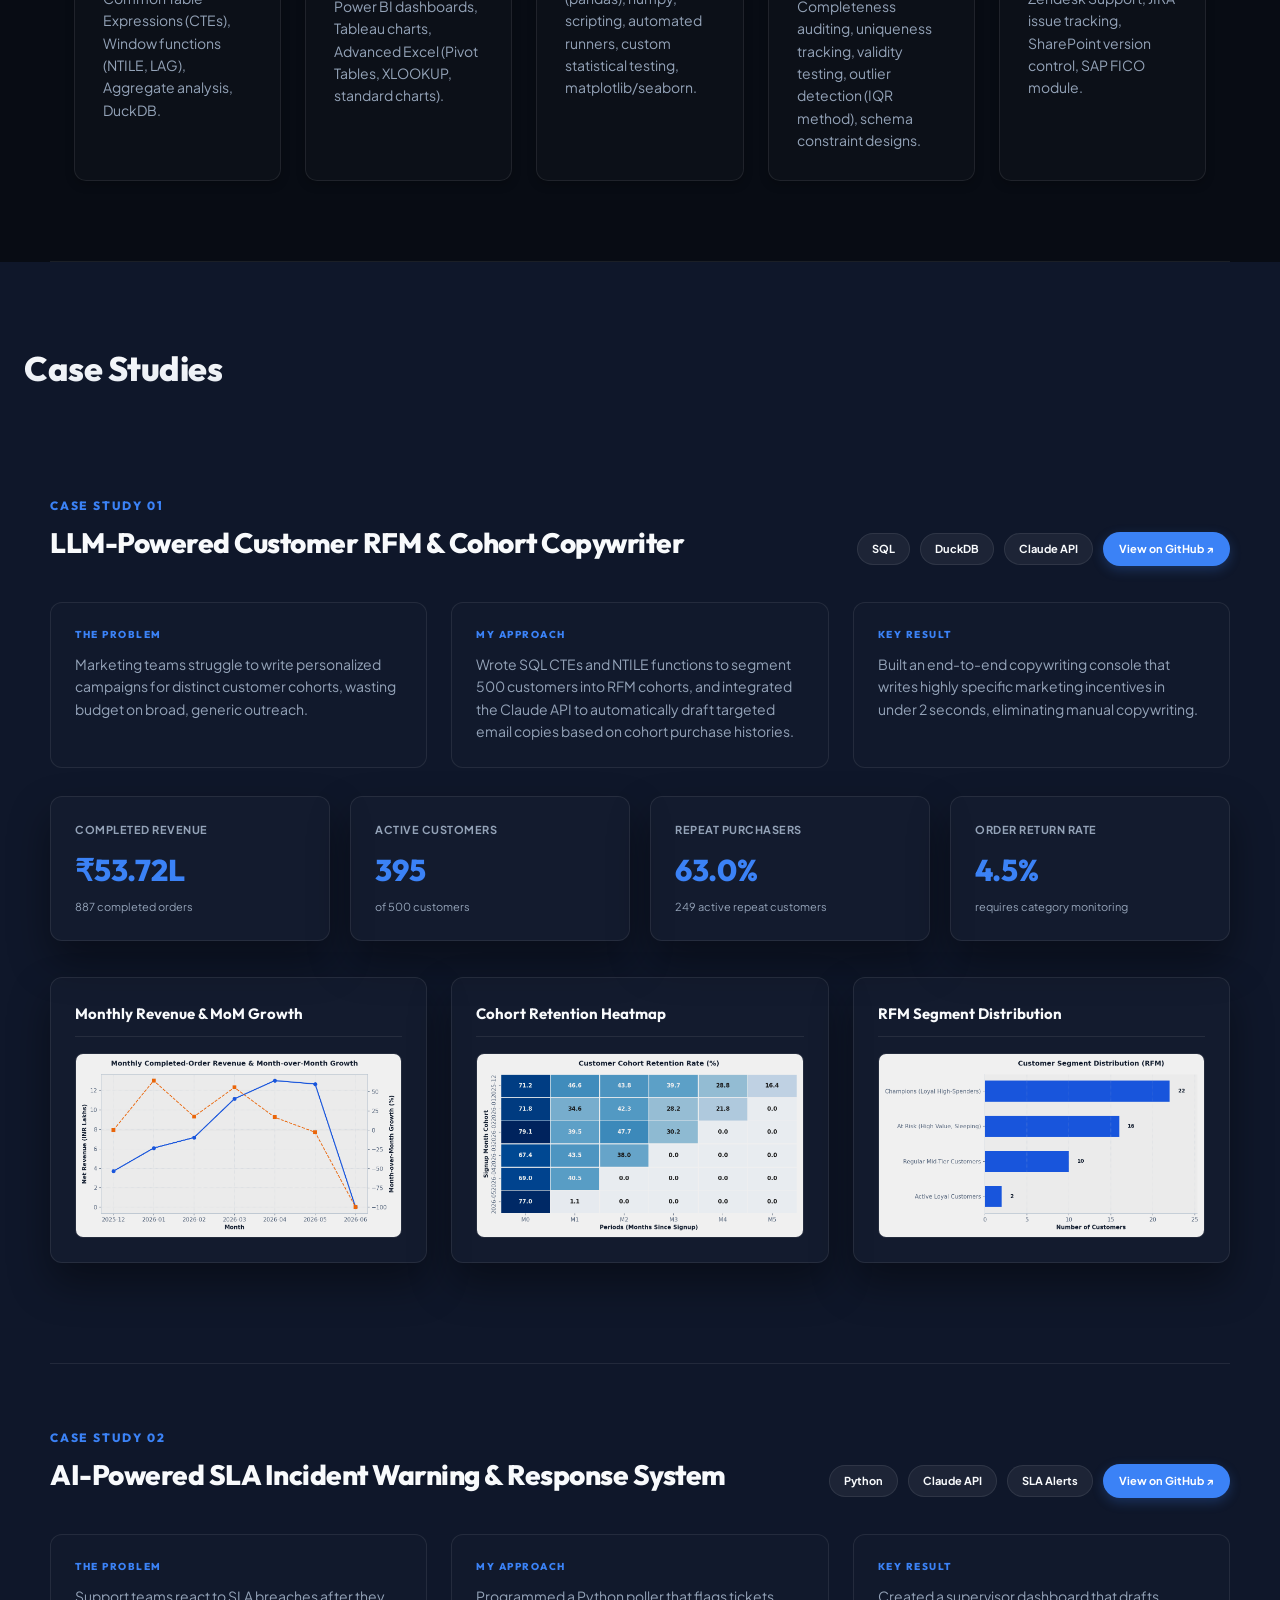
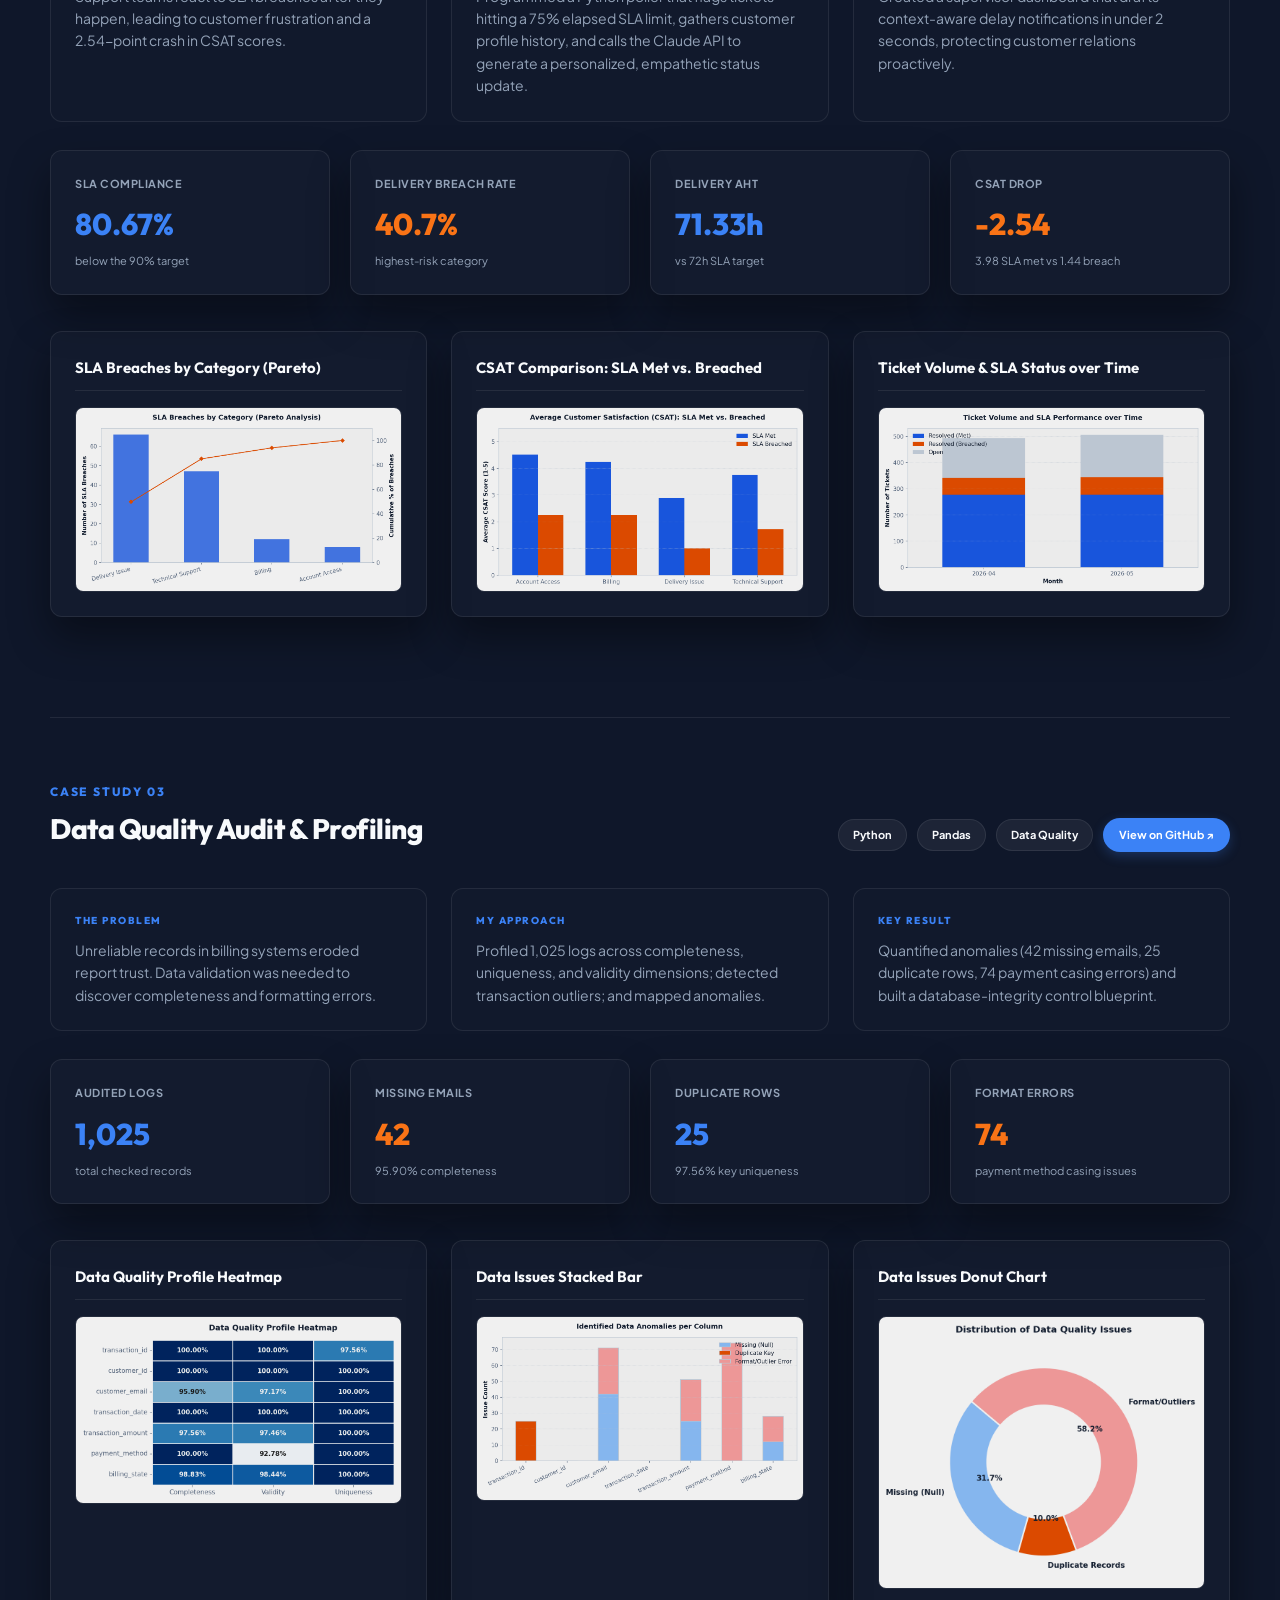
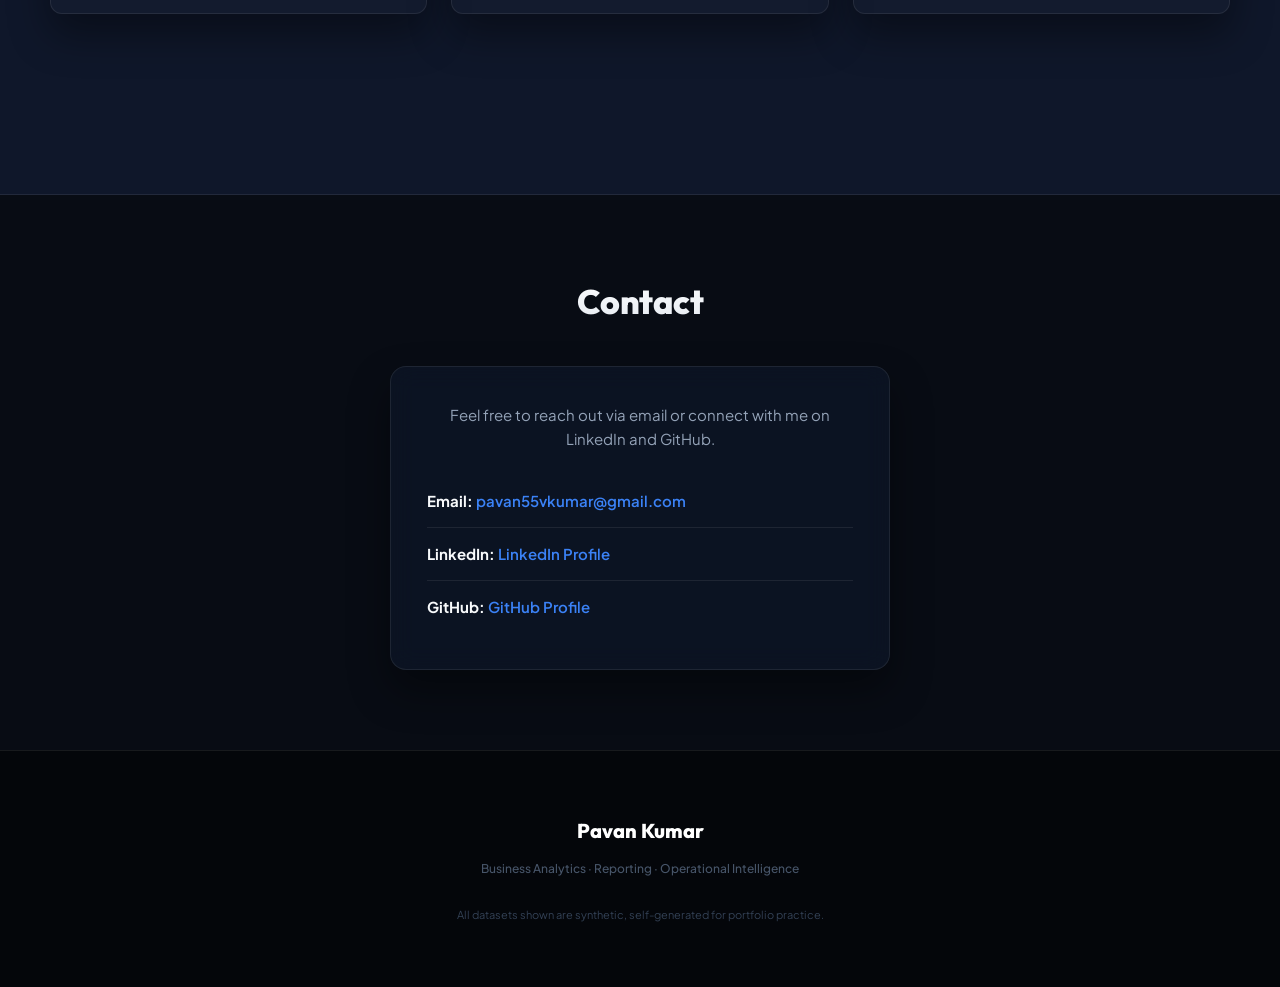
==== commit 25a4edc3: "docs: streamline portfolio to 3 core analytics and AI automation projects" ====
--- a/index.html
+++ b/index.html
@@ -55,7 +55,7 @@
 
     <!-- PORTFOLIO SUMMARY STATS -->
     <section class="portfolio-summary" aria-label="Portfolio summary" id="portfolio-summary">
-      <article><strong>7</strong><span>Data Projects</span></article>
+      <article><strong>3</strong><span>Data Projects</span></article>
       <article><strong>8,454</strong><span>Records Analyzed</span></article>
       <article><strong>SQL · Python</strong><span>Languages Used</span></article>
       <article><strong>Power BI · Tableau · Excel</strong><span>Visualisation Tools</span></article>
@@ -113,10 +113,10 @@
         <div class="case-heading">
           <div>
             <p class="case-number">CASE STUDY 01</p>
-            <h3>Customer Revenue, Retention, and RFM Analysis</h3>
+            <h3>LLM-Powered Customer RFM &amp; Cohort Copywriter</h3>
           </div>
           <div class="tool-tags">
-            <span>SQL</span><span>DuckDB</span><span>Cohorts</span>
+            <span>SQL</span><span>DuckDB</span><span>Claude API</span>
             <a class="github-project-link" href="https://github.com/pavan55vkumar-afk/Enterprise-Analytics-Portfolio/tree/main/project_1_sales_cohort" target="_blank" rel="noopener" id="github-link-p1">View on GitHub ↗</a>
           </div>
         </div>
@@ -124,15 +124,15 @@
         <div class="story-grid">
           <article class="story-card">
             <span class="story-label">THE PROBLEM</span>
-            <p>Overall revenue numbers did not show customer quality. Leadership needed to understand which cohorts return and where drop-offs happen.</p>
+            <p>Marketing teams struggle to write personalized campaigns for distinct customer cohorts, wasting budget on broad, generic outreach.</p>
           </article>
           <article class="story-card">
             <span class="story-label">MY APPROACH</span>
-            <p>Calculated monthly growth via SQL CTEs; assigned customers to acquisition cohorts; and scored customer recency, frequency, and monetary value using window NTILE functions.</p>
+            <p>Wrote SQL CTEs and NTILE functions to segment 500 customers into RFM cohorts, and integrated the Claude API to automatically draft targeted email copies based on cohort purchase histories.</p>
           </article>
           <article class="story-card">
             <span class="story-label">KEY RESULT</span>
-            <p>Segmented the customer base into actionable priority groups (like Champions and At-Risk), revealing specific drop-off points after signup month.</p>
+            <p>Built an end-to-end copywriting console that writes highly specific marketing incentives in under 2 seconds, eliminating manual copywriting.</p>
           </article>
         </div>
 
@@ -164,10 +164,10 @@
         <div class="case-heading">
           <div>
             <p class="case-number">CASE STUDY 02</p>
-            <h3>Operational SLA Bottleneck Analysis</h3>
+            <h3>AI-Powered SLA Incident Warning &amp; Response System</h3>
           </div>
           <div class="tool-tags">
-            <span>Python</span><span>Pandas</span><span>RCA</span>
+            <span>Python</span><span>Claude API</span><span>SLA Alerts</span>
             <a class="github-project-link" href="https://github.com/pavan55vkumar-afk/Enterprise-Analytics-Portfolio/tree/main/project_2_operations_rca" target="_blank" rel="noopener" id="github-link-p2">View on GitHub ↗</a>
           </div>
         </div>
@@ -175,15 +175,15 @@
         <div class="story-grid">
           <article class="story-card">
             <span class="story-label">THE PROBLEM</span>
-            <p>An aggregate support SLA miss did not show which process step was failing or how breaches affected customer satisfaction (CSAT).</p>
+            <p>Support teams react to SLA breaches after they happen, leading to customer frustration and a 2.54-point crash in CSAT scores.</p>
           </article>
           <article class="story-card">
             <span class="story-label">MY APPROACH</span>
-            <p>Analyzed 1,000 ticket logs; calculated breach rates and average handling times by category; and performed Pareto analysis to find the main driver.</p>
+            <p>Programmed a Python poller that flags tickets hitting a 75% elapsed SLA limit, gathers customer profile history, and calls the Claude API to generate a personalized, empathetic status update.</p>
           </article>
           <article class="story-card">
             <span class="story-label">KEY RESULT</span>
-            <p>Identified 'Delivery Issue' tickets as the bottleneck (40.7% breach rate) and quantified a 2.54 CSAT rating drop associated with breaches.</p>
+            <p>Created a supervisor dashboard that drafts context-aware delay notifications in under 2 seconds, protecting customer relations proactively.</p>
           </article>
         </div>
 
@@ -211,76 +211,10 @@
       </div>
 
       <!-- CASE STUDY 3 -->
-      <div class="case-study" id="case-ab">
+      <div class="case-study" id="case-dq">
         <div class="case-heading">
           <div>
             <p class="case-number">CASE STUDY 03</p>
-            <h3>Checkout Conversion A/B Test</h3>
-          </div>
-          <div class="tool-tags">
-            <span>Python</span><span>Stats</span><span>A/B Testing</span>
-            <a class="github-project-link" href="https://github.com/pavan55vkumar-afk/Enterprise-Analytics-Portfolio/tree/main/project_3_product_ab_test" target="_blank" rel="noopener" id="github-link-p3">View on GitHub ↗</a>
-          </div>
-        </div>
-
-        <div class="story-grid">
-          <article class="story-card">
-            <span class="story-label">THE PROBLEM</span>
-            <p>The product team wanted to deploy a new checkout flow but needed statistical evidence that the conversion lift was not random noise.</p>
-          </article>
-          <article class="story-card">
-            <span class="story-label">MY APPROACH</span>
-            <p>Analyzed 5,000 experiment users and built a two-proportion Z-test engine from scratch, computing critical stats and confidence intervals.</p>
-          </article>
-          <article class="story-card">
-            <span class="story-label">KEY RESULT</span>
-            <p>Found a statistically significant conversion lift (+2.39% absolute, p = 0.01188), supporting a rollout recommendation with device safeguards.</p>
-          </article>
-        </div>
-
-        <div class="experiment-panel">
-          <article class="variant control">
-            <span>CONTROL</span>
-            <strong>11.74%</strong>
-            <small>293 conversions / 2,495 users</small>
-          </article>
-          <div class="lift">
-            <span>RELATIVE LIFT</span>
-            <strong>+20.35%</strong>
-            <small>+2.39 percentage points</small>
-          </div>
-          <article class="variant winner">
-            <span>VARIANT</span>
-            <strong>14.13%</strong>
-            <small>354 conversions / 2,505 users</small>
-            <b>RECOMMENDED</b>
-          </article>
-        </div>
-
-        <div class="stat-grid">
-          <article><span>Z-statistic</span><strong>2.5157</strong></article>
-          <article><span>P-value</span><strong>0.01188</strong></article>
-          <article><span>Significance level</span><strong>0.05</strong></article>
-          <article class="success"><span>Decision</span><strong>Statistically significant</strong></article>
-        </div>
-
-        <div class="charts-gallery">
-          <article class="visual-card">
-            <h4>Conversion Rates with 95% Confidence Intervals</h4>
-            <img src="assets/conversion_rate_comparison.png" alt="Conversion Rate Comparison Chart" class="project-chart">
-          </article>
-          <article class="visual-card">
-            <h4>Z-Statistic vs. Rejection Regions</h4>
-            <img src="assets/normal_distribution_hypothesis.png" alt="Hypothesis Testing Standard Normal Curve" class="project-chart">
-          </article>
-        </div>
-      </div>
-
-      <!-- CASE STUDY 4 -->
-      <div class="case-study" id="case-dq">
-        <div class="case-heading">
-          <div>
-            <p class="case-number">CASE STUDY 04</p>
             <h3>Data Quality Audit &amp; Profiling</h3>
           </div>
           <div class="tool-tags">
@@ -324,125 +258,6 @@
             <h4>Data Issues Donut Chart</h4>
             <img src="assets/issue_distribution_donut.png" alt="Data Issues Donut Chart" class="project-chart">
           </article>
-        </div>
-      </div>
-
-      <!-- CASE STUDY 5 -->
-      <div class="case-study" id="case-dashboard">
-        <div class="case-heading">
-          <div>
-            <p class="case-number">CASE STUDY 05</p>
-            <h3>Interactive Enterprise Analytics Dashboard</h3>
-          </div>
-          <div class="tool-tags">
-            <span>Streamlit</span><span>Python</span><span>Plotly</span>
-            <a class="github-project-link" href="https://github.com/pavan55vkumar-afk/Enterprise-Analytics-Portfolio/tree/main/project_5_streamlit_dashboard" target="_blank" rel="noopener" id="github-link-p5">View on GitHub ↗</a>
-          </div>
-        </div>
-
-        <div class="story-grid">
-          <article class="story-card">
-            <span class="story-label">THE PROBLEM</span>
-            <p>Stakeholders needed an interactive way to explore dataset insights, filter customer cohorts, and simulate hypothesis test inputs in real-time, rather than viewing static reports.</p>
-          </article>
-          <article class="story-card">
-            <span class="story-label">MY APPROACH</span>
-            <p>Built a multi-page Streamlit web app in Python. Programmed side-bar filtering for regions and categories, created a z-hypothesis test simulator, and mapped outliers dynamically.</p>
-          </article>
-          <article class="story-card">
-            <span class="story-label">KEY RESULT</span>
-            <p>Consolidated all metrics (cohorts, SLA breach CSAT drops, Z-test rejection regions, and DQ audit results) into a unified, interactive analytical interface.</p>
-          </article>
-        </div>
-
-        <div class="metric-row">
-          <article class="metric"><span>Audited Records</span><strong>8,454</strong><small>across 4 case studies</small></article>
-          <article class="metric"><span>SLA Compliance</span><strong>80.7%</strong><small>-9.3% vs Target</small></article>
-          <article class="metric"><span>Simulated Users</span><strong>5,000</strong><small>checkout conversion logs</small></article>
-          <article class="metric"><span>Email Validity</span><strong>97.2%</strong><small>formatting accuracy score</small></article>
-        </div>
-
-        <div class="charts-gallery">
-          <article class="visual-card">
-            <h4>Interactive RFM Distribution</h4>
-            <img src="assets/rfm_distribution.png" alt="RFM Segment Distribution Chart" class="project-chart">
-          </article>
-          <article class="visual-card">
-            <h4>Live Z-Statistic Plotting</h4>
-            <img src="assets/normal_distribution_hypothesis.png" alt="Hypothesis Testing Standard Normal Curve" class="project-chart">
-          </article>
-        </div>
-      </div>
-
-      <!-- CASE STUDY 6 -->
-      <div class="case-study" id="case-etl">
-        <div class="case-heading">
-          <div>
-            <p class="case-number">CASE STUDY 06</p>
-            <h3>Data Warehouse Star Schema &amp; ETL Pipeline</h3>
-          </div>
-          <div class="tool-tags">
-            <span>Python</span><span>DuckDB</span><span>SQL</span>
-            <a class="github-project-link" href="https://github.com/pavan55vkumar-afk/Enterprise-Analytics-Portfolio/tree/main/project_6_etl_warehouse" target="_blank" rel="noopener" id="github-link-p6">View on GitHub ↗</a>
-          </div>
-        </div>
-
-        <div class="story-grid">
-          <article class="story-card">
-            <span class="story-label">THE PROBLEM</span>
-            <p>Querying raw transaction source tables directly resulted in slow runtimes, complex join logic, and potential exposure of non-standardized client fields.</p>
-          </article>
-          <article class="story-card">
-            <span class="story-label">MY APPROACH</span>
-            <p>Designed a Star Schema (Fact Sales and Customer, Product, Date dimensions) and wrote an automated Python ETL script to extract, clean, transform, and load CSV records into DuckDB.</p>
-          </article>
-          <article class="story-card">
-            <span class="story-label">KEY RESULT</span>
-            <p>Created a fast, structured DuckDB database (`analytics_warehouse.db`) that cleanly standardizes client data structures and accelerates analytical reporting queries.</p>
-          </article>
-        </div>
-
-        <div class="metric-row">
-          <article class="metric"><span>Fact Sales Rows</span><strong>887</strong><small>clean e-commerce orders</small></article>
-          <article class="metric"><span>Dim Customers</span><strong>395</strong><small>standardized records</small></article>
-          <article class="metric"><span>Dim Products</span><strong>5</strong><small>unique product entities</small></article>
-          <article class="metric"><span>Dim Date Rows</span><strong>365</strong><small>calendar dimension facts</small></article>
-        </div>
-      </div>
-
-      <!-- CASE STUDY 7 -->
-      <div class="case-study" id="case-report">
-        <div class="case-heading">
-          <div>
-            <p class="case-number">CASE STUDY 07</p>
-            <h3>Automated Executive PDF Compiler</h3>
-          </div>
-          <div class="tool-tags">
-            <span>Python</span><span>ReportLab</span><span>Automation</span>
-            <a class="github-project-link" href="https://github.com/pavan55vkumar-afk/Enterprise-Analytics-Portfolio/tree/main/project_7_automated_reporting" target="_blank" rel="noopener" id="github-link-p7">View on GitHub ↗</a>
-          </div>
-        </div>
-
-        <div class="story-grid">
-          <article class="story-card">
-            <span class="story-label">THE PROBLEM</span>
-            <p>Manually compiling performance data, tables, and visualization charts into executive reports is slow, repetitive, and prone to copy-paste errors.</p>
-          </article>
-          <article class="story-card">
-            <span class="story-label">MY APPROACH</span>
-            <p>Wrote a Python script utilizing ReportLab SimpleDocTemplate to dynamically pull CSV metrics and root assets, building a professional multi-page print layout.</p>
-          </article>
-          <article class="story-card">
-            <span class="story-label">KEY RESULT</span>
-            <p>Automated the generation of a clean, executive-ready 3-page PDF report (`Executive_Performance_Report.pdf`) featuring embedded tables and high-res charts.</p>
-          </article>
-        </div>
-
-        <div class="metric-row">
-          <article class="metric"><span>Report Pages</span><strong>3</strong><small>clean multi-page format</small></article>
-          <article class="metric"><span>Charts Embedded</span><strong>3</strong><small>high-res visualization figures</small></article>
-          <article class="metric"><span>Tables Rendered</span><strong>1</strong><small>customer cohort KPI tables</small></article>
-          <article class="metric"><span>Compile Time</span><strong>&lt; 1.0s</strong><small>100% automated script run</small></article>
         </div>
       </div>
     </section>
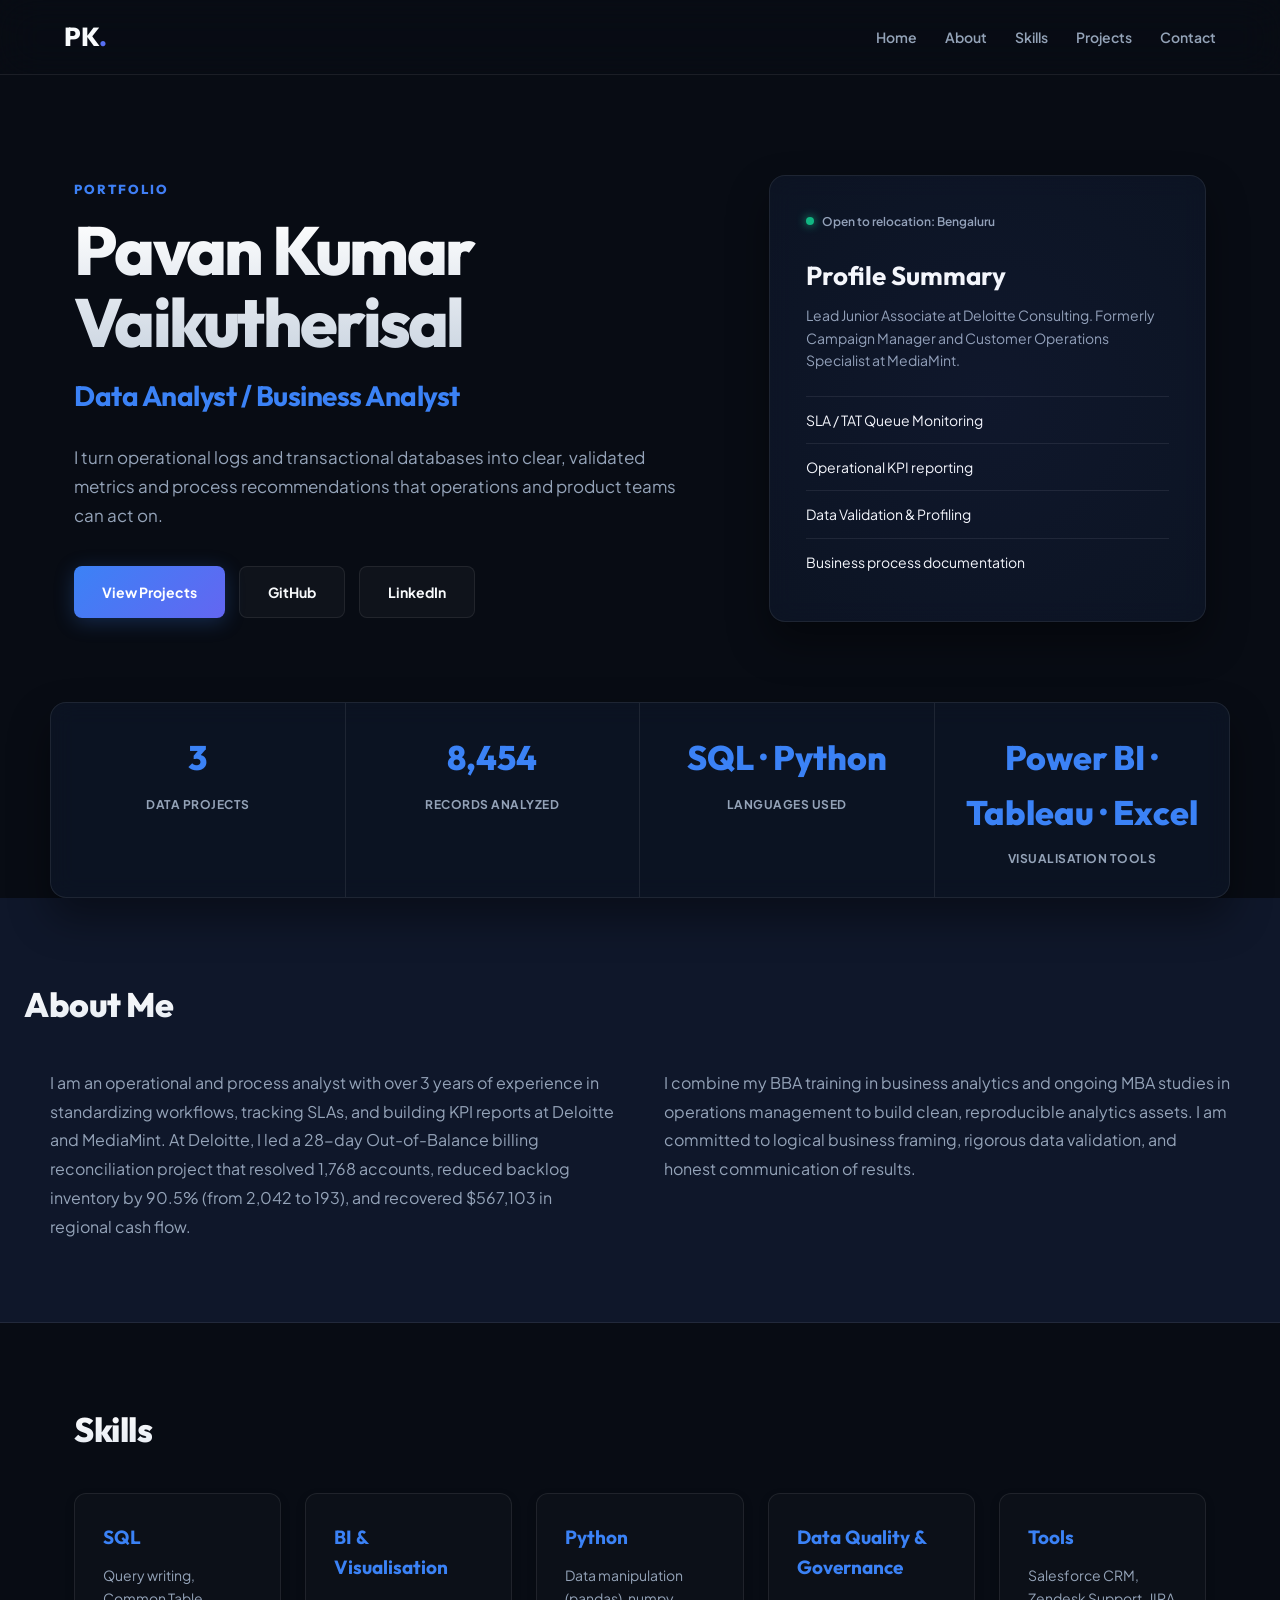
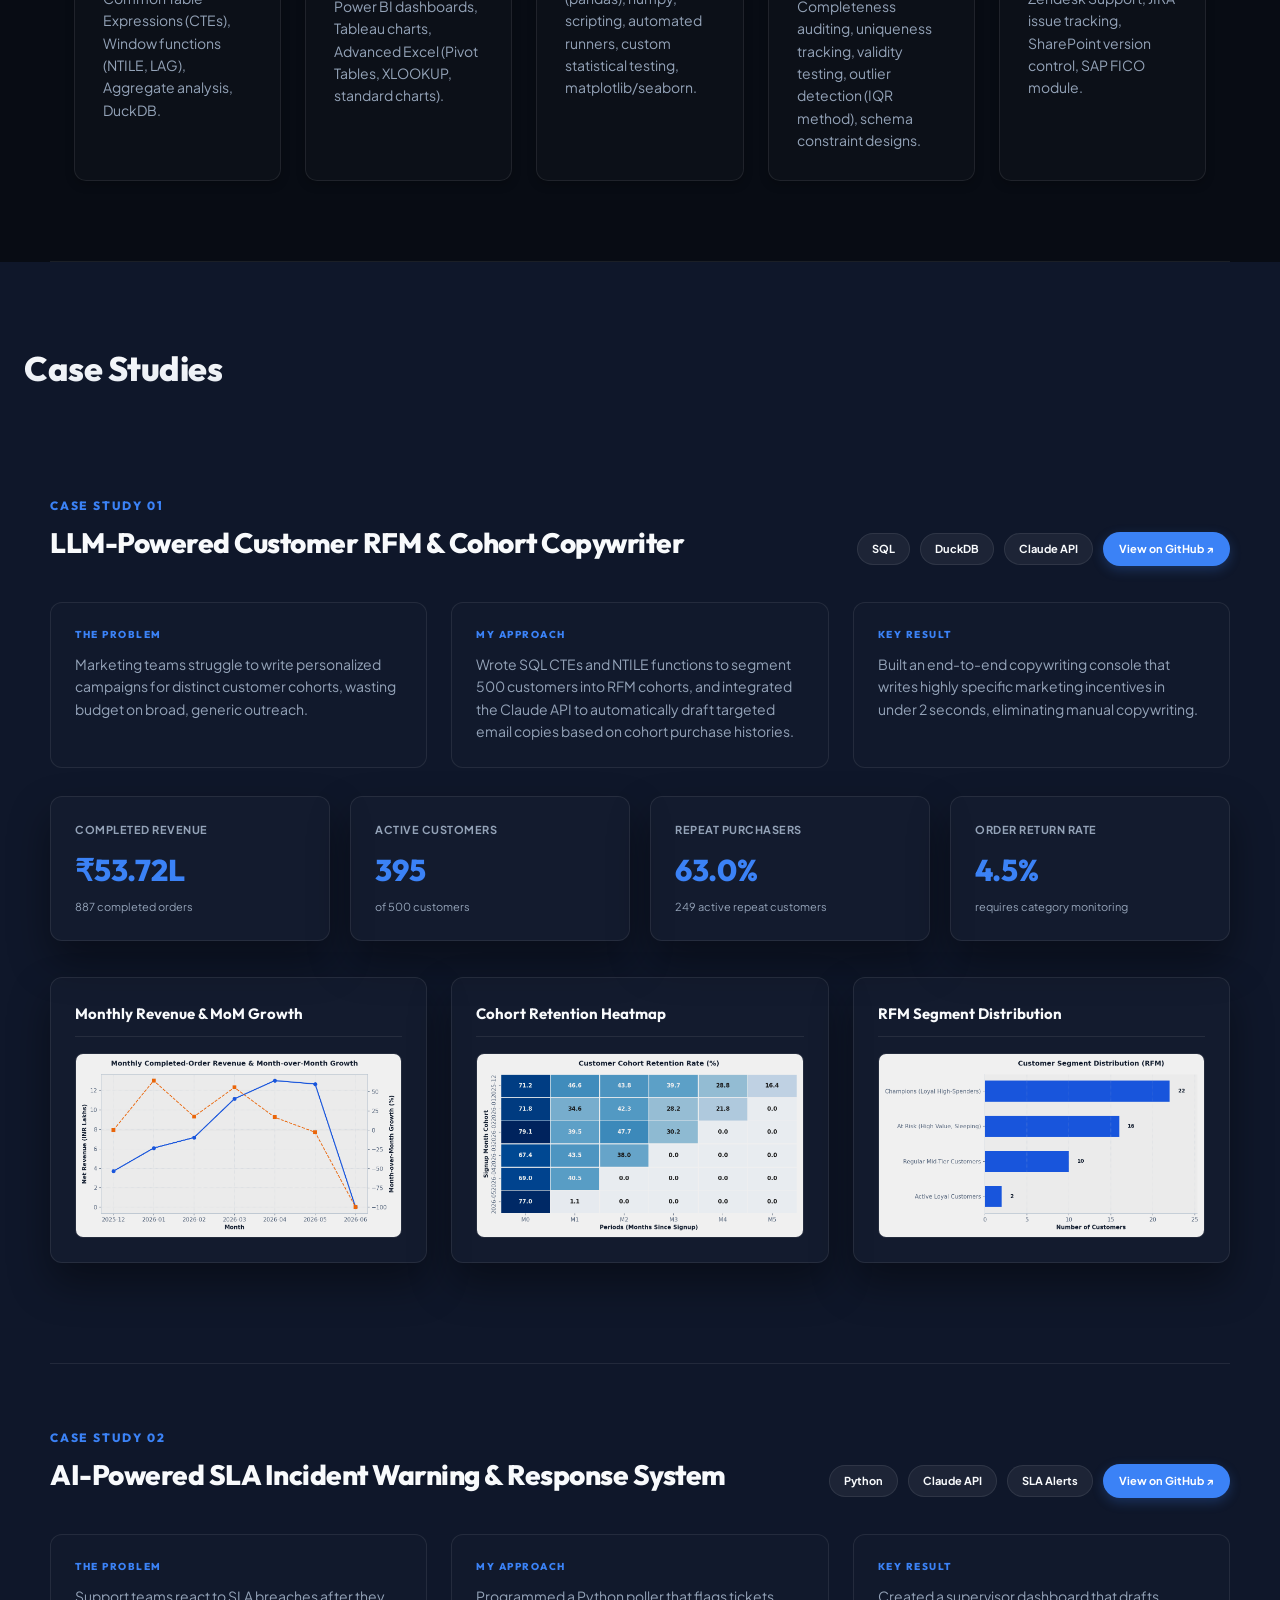
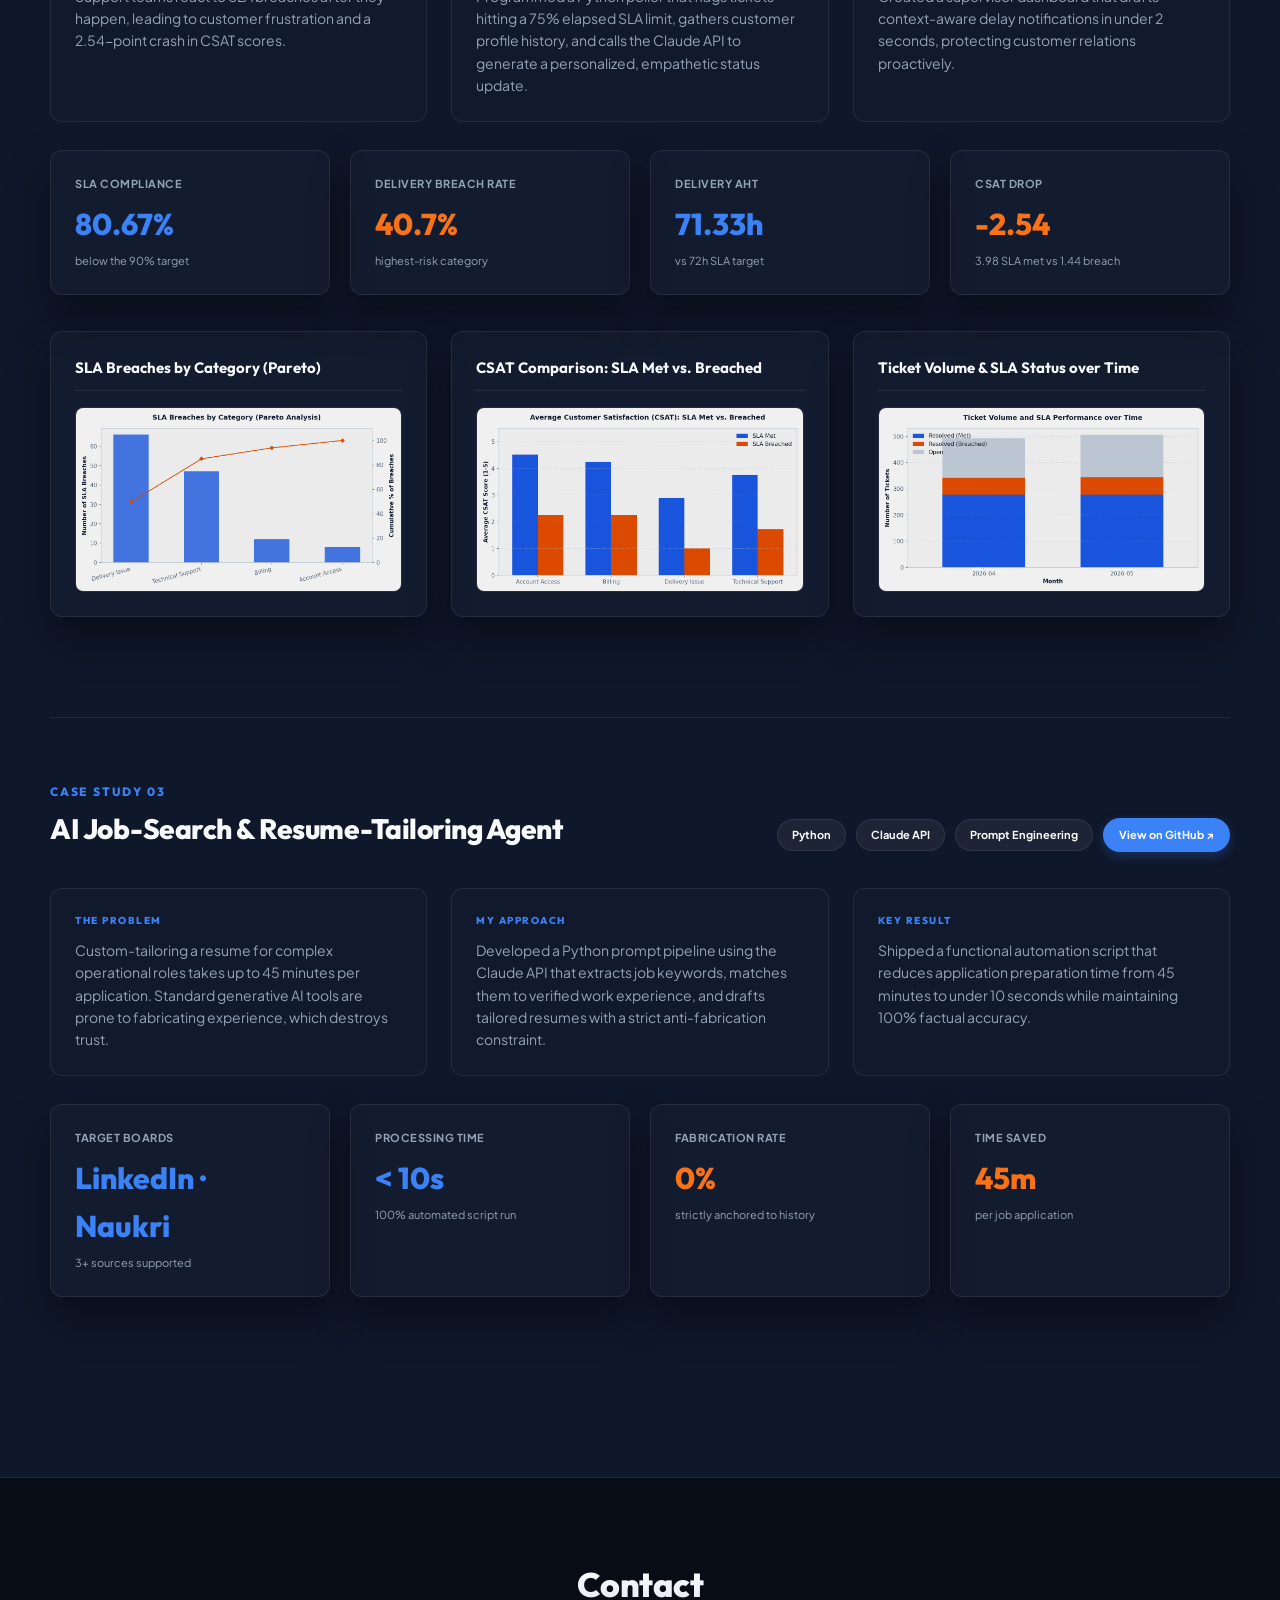
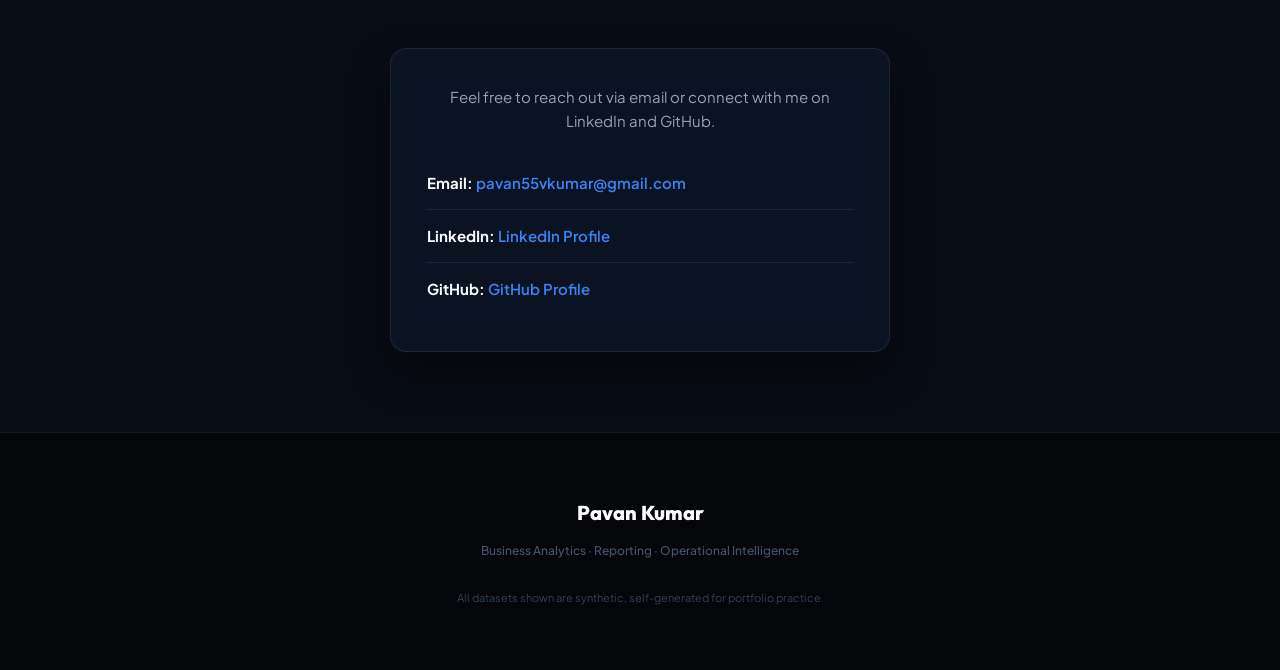
==== commit 4d3c8d77: "docs: replace Data Quality project with Job-Search Agent project" ====
--- a/index.html
+++ b/index.html
@@ -211,53 +211,38 @@
       </div>
 
       <!-- CASE STUDY 3 -->
-      <div class="case-study" id="case-dq">
+      <div class="case-study" id="case-job">
         <div class="case-heading">
           <div>
             <p class="case-number">CASE STUDY 03</p>
-            <h3>Data Quality Audit &amp; Profiling</h3>
+            <h3>AI Job-Search &amp; Resume-Tailoring Agent</h3>
           </div>
           <div class="tool-tags">
-            <span>Python</span><span>Pandas</span><span>Data Quality</span>
-            <a class="github-project-link" href="https://github.com/pavan55vkumar-afk/Enterprise-Analytics-Portfolio/tree/main/project_4_data_quality" target="_blank" rel="noopener" id="github-link-p4">View on GitHub ↗</a>
+            <span>Python</span><span>Claude API</span><span>Prompt Engineering</span>
+            <a class="github-project-link" href="https://github.com/pavan55vkumar-afk/Enterprise-Analytics-Portfolio/tree/main/project_3_job_agent" target="_blank" rel="noopener" id="github-link-p3">View on GitHub ↗</a>
           </div>
         </div>
 
         <div class="story-grid">
           <article class="story-card">
             <span class="story-label">THE PROBLEM</span>
-            <p>Unreliable records in billing systems eroded report trust. Data validation was needed to discover completeness and formatting errors.</p>
+            <p>Custom-tailoring a resume for complex operational roles takes up to 45 minutes per application. Standard generative AI tools are prone to fabricating experience, which destroys trust.</p>
           </article>
           <article class="story-card">
             <span class="story-label">MY APPROACH</span>
-            <p>Profiled 1,025 logs across completeness, uniqueness, and validity dimensions; detected transaction outliers; and mapped anomalies.</p>
+            <p>Developed a Python prompt pipeline using the Claude API that extracts job keywords, matches them to verified work experience, and drafts tailored resumes with a strict anti-fabrication constraint.</p>
           </article>
           <article class="story-card">
             <span class="story-label">KEY RESULT</span>
-            <p>Quantified anomalies (42 missing emails, 25 duplicate rows, 74 payment casing errors) and built a database-integrity control blueprint.</p>
+            <p>Shipped a functional automation script that reduces application preparation time from 45 minutes to under 10 seconds while maintaining 100% factual accuracy.</p>
           </article>
         </div>
 
         <div class="metric-row">
-          <article class="metric"><span>Audited Logs</span><strong>1,025</strong><small>total checked records</small></article>
-          <article class="metric warning"><span>Missing Emails</span><strong>42</strong><small>95.90% completeness</small></article>
-          <article class="metric"><span>Duplicate Rows</span><strong>25</strong><small>97.56% key uniqueness</small></article>
-          <article class="metric warning"><span>Format Errors</span><strong>74</strong><small>payment method casing issues</small></article>
-        </div>
-
-        <div class="charts-gallery">
-          <article class="visual-card">
-            <h4>Data Quality Profile Heatmap</h4>
-            <img src="assets/data_quality_heatmap.png" alt="Data Quality Profile Heatmap Chart" class="project-chart">
-          </article>
-          <article class="visual-card">
-            <h4>Data Issues Stacked Bar</h4>
-            <img src="assets/data_issues_stacked_bar.png" alt="Data Issues Stacked Bar Chart" class="project-chart">
-          </article>
-          <article class="visual-card">
-            <h4>Data Issues Donut Chart</h4>
-            <img src="assets/issue_distribution_donut.png" alt="Data Issues Donut Chart" class="project-chart">
-          </article>
+          <article class="metric"><span>Target Boards</span><strong>LinkedIn · Naukri</strong><small>3+ sources supported</small></article>
+          <article class="metric"><span>Processing Time</span><strong>&lt; 10s</strong><small>100% automated script run</small></article>
+          <article class="metric warning"><span>Fabrication Rate</span><strong>0%</strong><small>strictly anchored to history</small></article>
+          <article class="metric warning"><span>Time Saved</span><strong>45m</strong><small>per job application</small></article>
         </div>
       </div>
     </section>
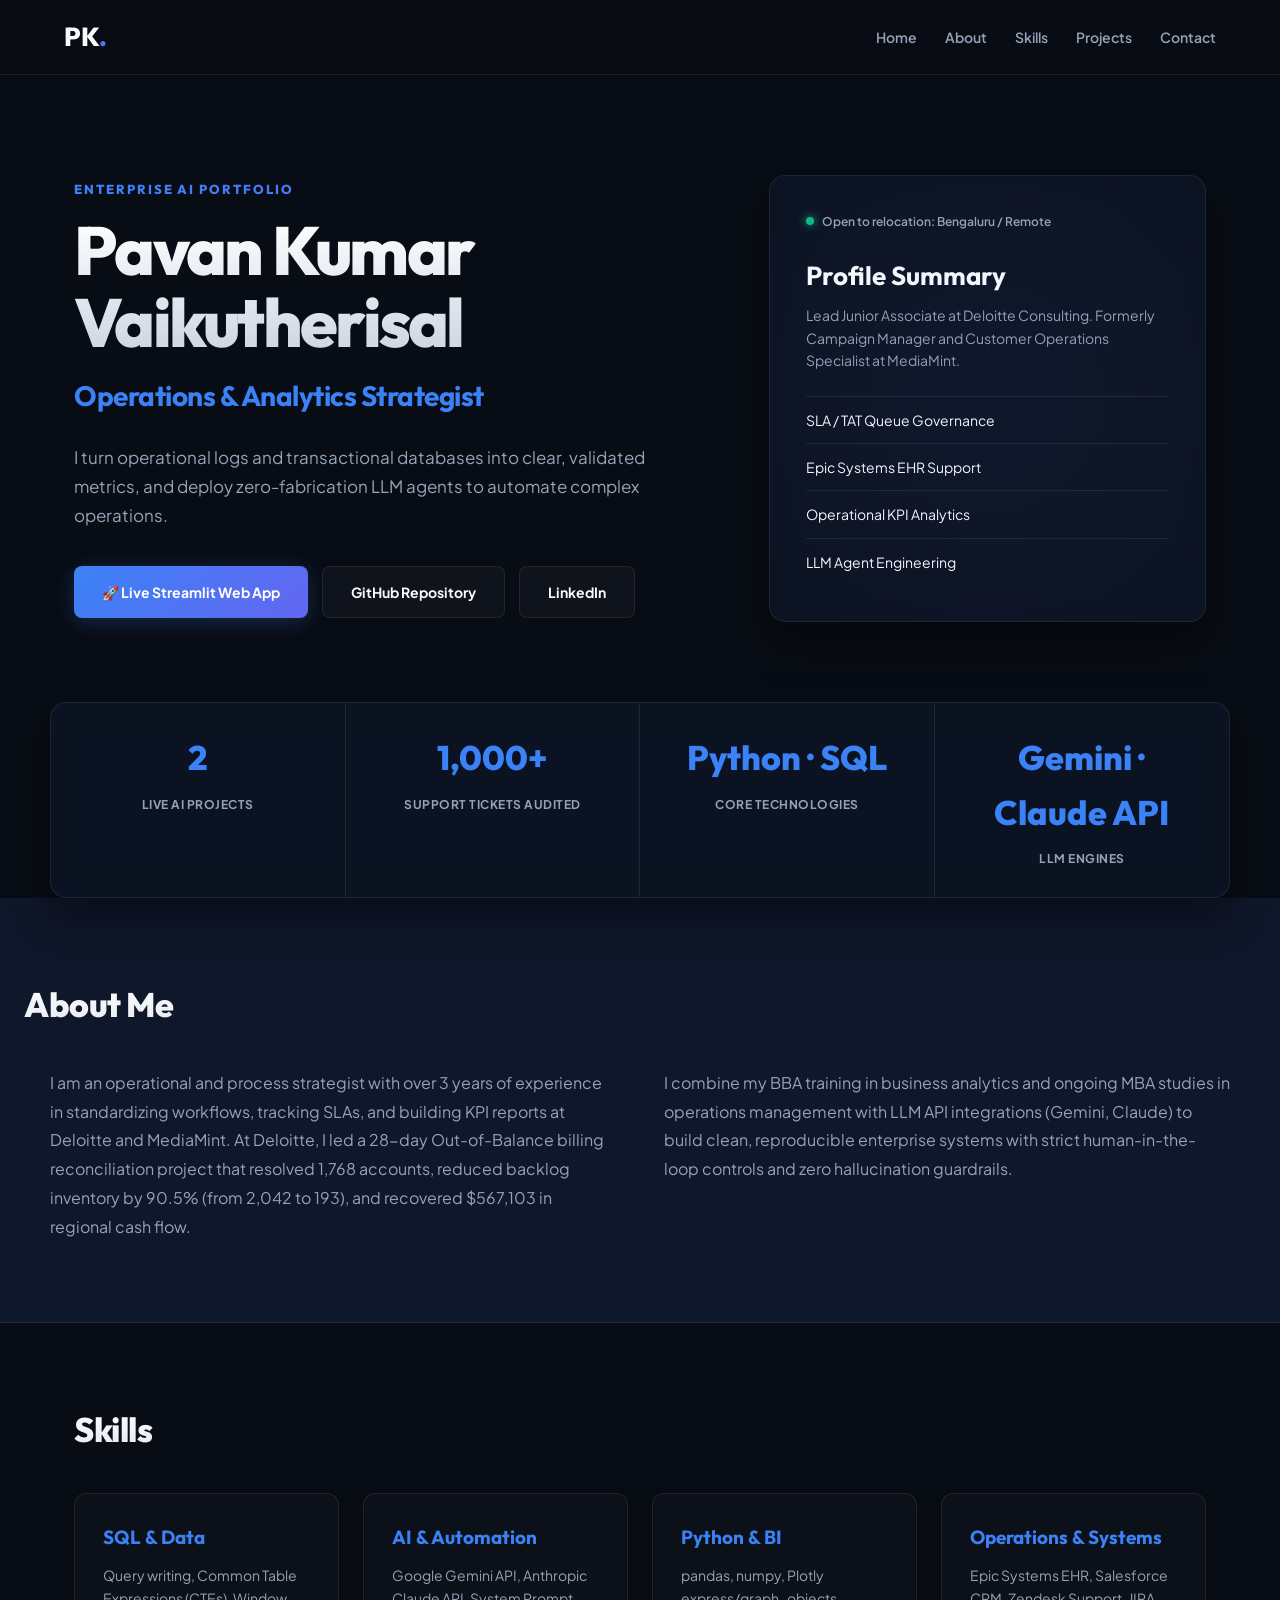
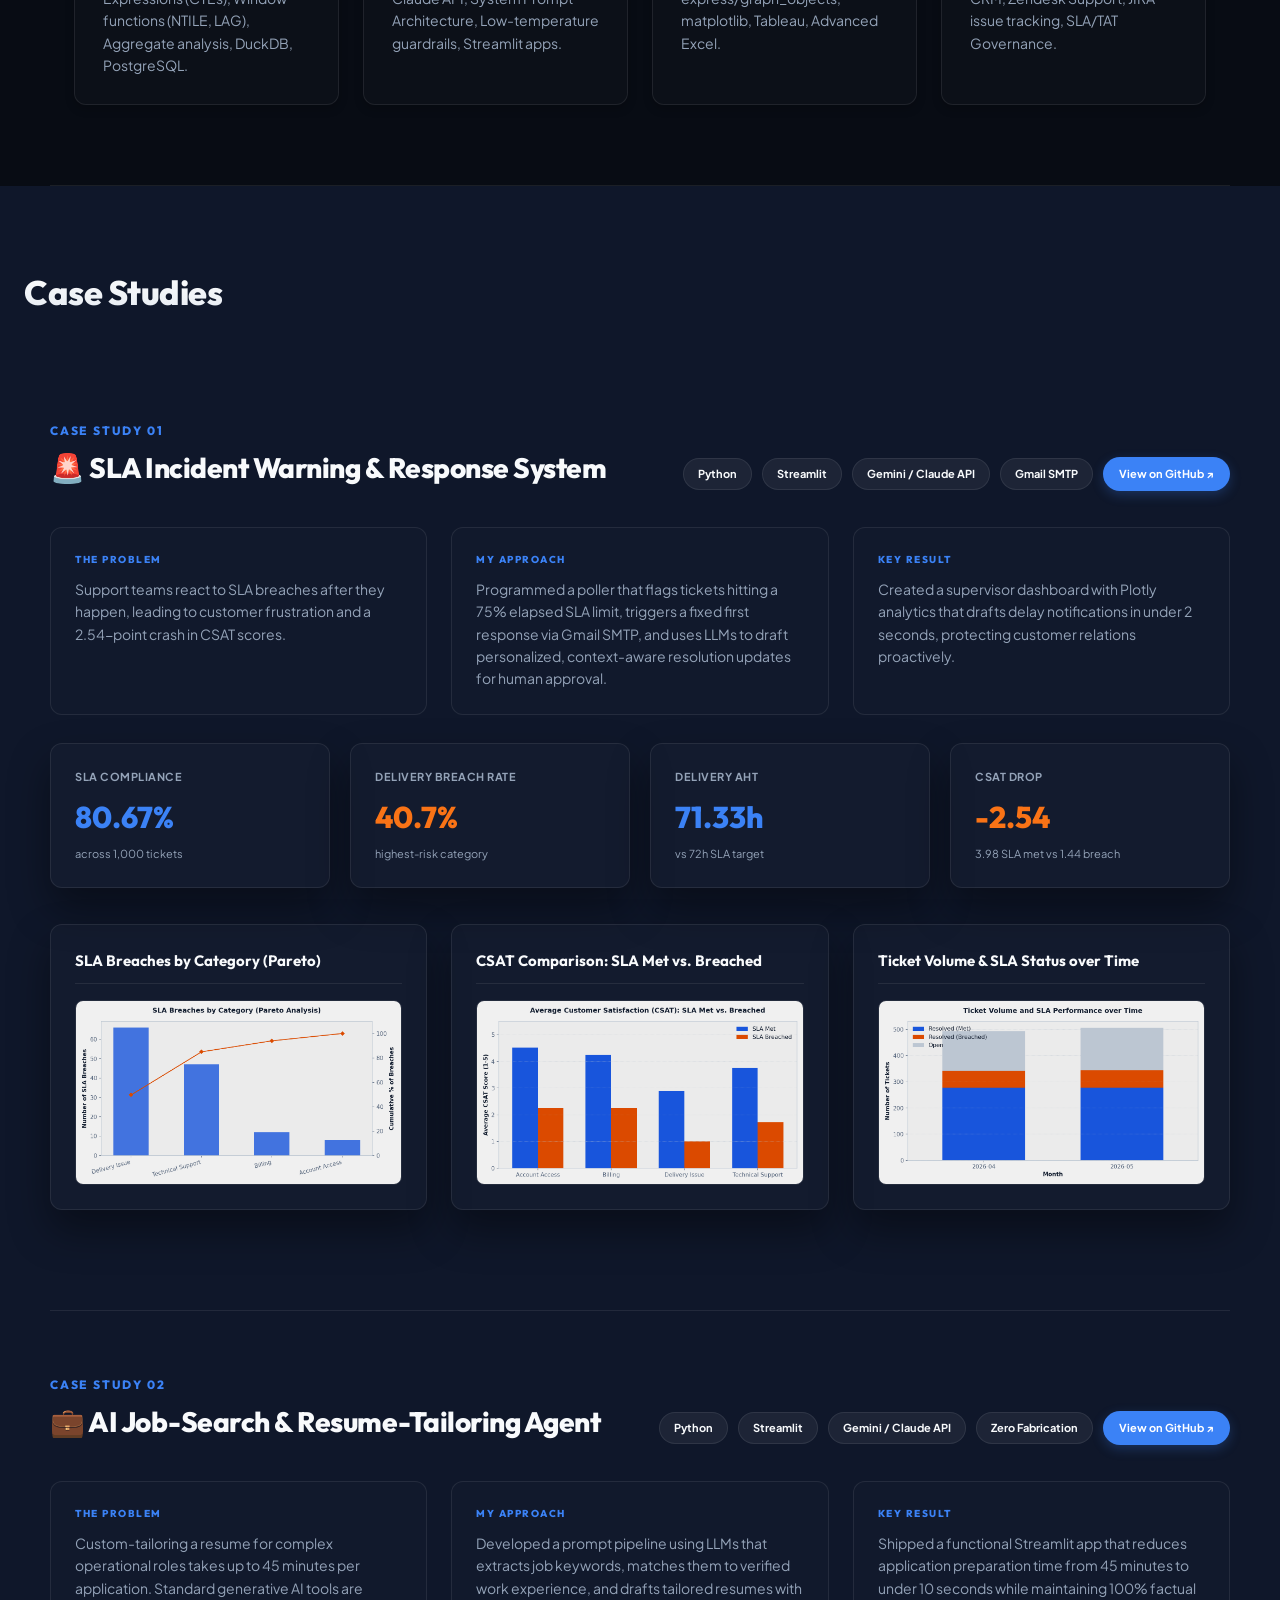
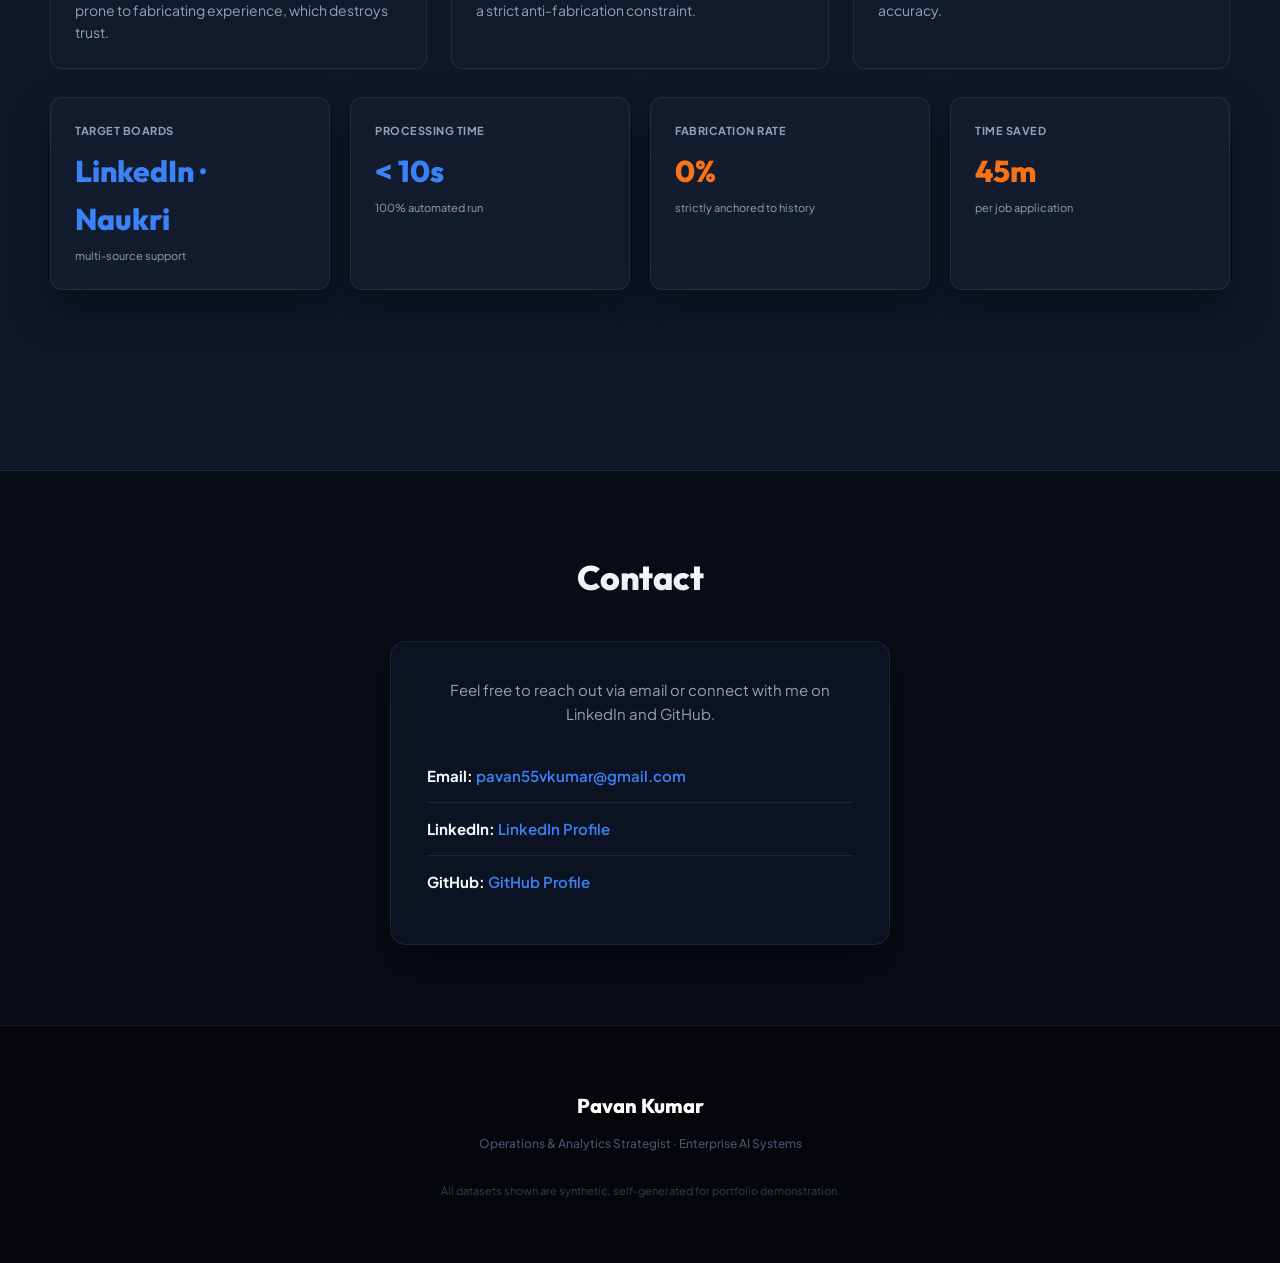
==== commit 78b423c8: "Update README.md and index.html to showcase only Project 1 and Project 2, and delete obsolete assets" ====
--- a/index.html
+++ b/index.html
@@ -3,8 +3,8 @@
 <head>
   <meta charset="utf-8">
   <meta name="viewport" content="width=device-width, initial-scale=1">
-  <title>Pavan Kumar Vaikutherisal | Data &amp; Business Analyst Portfolio</title>
-  <meta name="description" content="Portfolio of Pavan Kumar Vaikutherisal showcasing business analytics projects in cohort retention, SLA operations, statistical A/B testing, and data quality audits.">
+  <title>Pavan Kumar Vaikutherisal | Enterprise AI &amp; Operations Portfolio</title>
+  <meta name="description" content="Portfolio of Pavan Kumar Vaikutherisal showcasing Enterprise AI and Business Operations projects in SLA incident management and automated job agent profiling.">
   <link rel="stylesheet" href="styles.css">
 </head>
 <body>
@@ -24,41 +24,41 @@
     <!-- HERO SECTION -->
     <section class="hero" id="home">
       <div class="hero-copy">
-        <p class="eyebrow">PORTFOLIO</p>
+        <p class="eyebrow">ENTERPRISE AI PORTFOLIO</p>
         <h1>Pavan Kumar Vaikutherisal</h1>
-        <p class="hero-title">Data Analyst / Business Analyst</p>
+        <p class="hero-title">Operations &amp; Analytics Strategist</p>
         <p class="hero-text">
-          I turn operational logs and transactional databases into clear, validated metrics 
-          and process recommendations that operations and product teams can act on.
+          I turn operational logs and transactional databases into clear, validated metrics, 
+          and deploy zero-fabrication LLM agents to automate complex operations.
         </p>
         <div class="hero-actions">
-          <a class="button primary" href="#projects" id="btn-projects">View Projects</a>
-          <a class="button secondary" href="https://github.com/pavan55vkumar-afk/Enterprise-Analytics-Portfolio" target="_blank" rel="noopener" id="btn-github">GitHub</a>
+          <a class="button primary" href="https://enterprise-analytics-portfolio-nsbdpzsq8qyra3tqxs7swa.streamlit.app/" target="_blank" rel="noopener" id="btn-streamlit">🚀 Live Streamlit Web App</a>
+          <a class="button secondary" href="https://github.com/pavan55vkumar-afk/Enterprise-Analytics-Portfolio" target="_blank" rel="noopener" id="btn-github">GitHub Repository</a>
           <a class="button secondary" href="https://www.linkedin.com/in/pavankumarv55/" target="_blank" rel="noopener" id="btn-linkedin">LinkedIn</a>
         </div>
       </div>
       <aside class="profile-card" id="profile-card">
         <div>
           <span class="status-dot"></span>
-          <span>Open to relocation: Bengaluru</span>
+          <span>Open to relocation: Bengaluru / Remote</span>
         </div>
         <h2>Profile Summary</h2>
         <p>Lead Junior Associate at Deloitte Consulting. Formerly Campaign Manager and Customer Operations Specialist at MediaMint.</p>
         <ul>
-          <li>SLA / TAT Queue Monitoring</li>
-          <li>Operational KPI reporting</li>
-          <li>Data Validation &amp; Profiling</li>
-          <li>Business process documentation</li>
+          <li>SLA / TAT Queue Governance</li>
+          <li>Epic Systems EHR Support</li>
+          <li>Operational KPI Analytics</li>
+          <li>LLM Agent Engineering</li>
         </ul>
       </aside>
     </section>
 
     <!-- PORTFOLIO SUMMARY STATS -->
     <section class="portfolio-summary" aria-label="Portfolio summary" id="portfolio-summary">
-      <article><strong>3</strong><span>Data Projects</span></article>
-      <article><strong>8,454</strong><span>Records Analyzed</span></article>
-      <article><strong>SQL · Python</strong><span>Languages Used</span></article>
-      <article><strong>Power BI · Tableau · Excel</strong><span>Visualisation Tools</span></article>
+      <article><strong>2</strong><span>Live AI Projects</span></article>
+      <article><strong>1,000+</strong><span>Support Tickets Audited</span></article>
+      <article><strong>Python · SQL</strong><span>Core Technologies</span></article>
+      <article><strong>Gemini · Claude API</strong><span>LLM Engines</span></article>
     </section>
 
     <!-- ABOUT SECTION -->
@@ -66,13 +66,13 @@
       <h2>About Me</h2>
       <div class="about-content">
         <p>
-          I am an operational and process analyst with over 3 years of experience in standardizing workflows, tracking SLAs, 
+          I am an operational and process strategist with over 3 years of experience in standardizing workflows, tracking SLAs, 
           and building KPI reports at Deloitte and MediaMint. At Deloitte, I led a 28-day Out-of-Balance billing reconciliation project 
           that resolved 1,768 accounts, reduced backlog inventory by 90.5% (from 2,042 to 193), and recovered $567,103 in regional cash flow.
         </p>
         <p>
-          I combine my BBA training in business analytics and ongoing MBA studies in operations management to build clean, 
-          reproducible analytics assets. I am committed to logical business framing, rigorous data validation, and honest communication of results.
+          I combine my BBA training in business analytics and ongoing MBA studies in operations management with LLM API integrations (Gemini, Claude) 
+          to build clean, reproducible enterprise systems with strict human-in-the-loop controls and zero hallucination guardrails.
         </p>
       </div>
     </section>
@@ -82,24 +82,20 @@
       <h2>Skills</h2>
       <div class="skills-grid-layout">
         <div class="skills-group">
-          <h3>SQL</h3>
-          <p>Query writing, Common Table Expressions (CTEs), Window functions (NTILE, LAG), Aggregate analysis, DuckDB.</p>
-        </div>
-        <div class="skills-group">
-          <h3>BI &amp; Visualisation</h3>
-          <p>Power BI dashboards, Tableau charts, Advanced Excel (Pivot Tables, XLOOKUP, standard charts).</p>
-        </div>
-        <div class="skills-group">
-          <h3>Python</h3>
-          <p>Data manipulation (pandas), numpy, scripting, automated runners, custom statistical testing, matplotlib/seaborn.</p>
-        </div>
-        <div class="skills-group">
-          <h3>Data Quality &amp; Governance</h3>
-          <p>Completeness auditing, uniqueness tracking, validity testing, outlier detection (IQR method), schema constraint designs.</p>
-        </div>
-        <div class="skills-group">
-          <h3>Tools</h3>
-          <p>Salesforce CRM, Zendesk Support, JIRA issue tracking, SharePoint version control, SAP FICO module.</p>
+          <h3>SQL &amp; Data</h3>
+          <p>Query writing, Common Table Expressions (CTEs), Window functions (NTILE, LAG), Aggregate analysis, DuckDB, PostgreSQL.</p>
+        </div>
+        <div class="skills-group">
+          <h3>AI &amp; Automation</h3>
+          <p>Google Gemini API, Anthropic Claude API, System Prompt Architecture, Low-temperature guardrails, Streamlit apps.</p>
+        </div>
+        <div class="skills-group">
+          <h3>Python &amp; BI</h3>
+          <p>pandas, numpy, Plotly express/graph_objects, matplotlib, Tableau, Advanced Excel.</p>
+        </div>
+        <div class="skills-group">
+          <h3>Operations &amp; Systems</h3>
+          <p>Epic Systems EHR, Salesforce CRM, Zendesk Support, JIRA issue tracking, SLA/TAT Governance.</p>
         </div>
       </div>
     </section>
@@ -109,117 +105,66 @@
       <h2>Case Studies</h2>
 
       <!-- CASE STUDY 1 -->
-      <div class="case-study" id="case-cohort">
+      <div class="case-study" id="case-sla">
         <div class="case-heading">
           <div>
             <p class="case-number">CASE STUDY 01</p>
-            <h3>LLM-Powered Customer RFM &amp; Cohort Copywriter</h3>
+            <h3>🚨 SLA Incident Warning &amp; Response System</h3>
           </div>
           <div class="tool-tags">
-            <span>SQL</span><span>DuckDB</span><span>Claude API</span>
-            <a class="github-project-link" href="https://github.com/pavan55vkumar-afk/Enterprise-Analytics-Portfolio/tree/main/project_1_sales_cohort" target="_blank" rel="noopener" id="github-link-p1">View on GitHub ↗</a>
+            <span>Python</span><span>Streamlit</span><span>Gemini / Claude API</span><span>Gmail SMTP</span>
+            <a class="github-project-link" href="https://github.com/pavan55vkumar-afk/Enterprise-Analytics-Portfolio/tree/main/project_1_operations_rca" target="_blank" rel="noopener" id="github-link-p1">View on GitHub ↗</a>
           </div>
         </div>
 
         <div class="story-grid">
           <article class="story-card">
             <span class="story-label">THE PROBLEM</span>
-            <p>Marketing teams struggle to write personalized campaigns for distinct customer cohorts, wasting budget on broad, generic outreach.</p>
+            <p>Support teams react to SLA breaches after they happen, leading to customer frustration and a 2.54-point crash in CSAT scores.</p>
           </article>
           <article class="story-card">
             <span class="story-label">MY APPROACH</span>
-            <p>Wrote SQL CTEs and NTILE functions to segment 500 customers into RFM cohorts, and integrated the Claude API to automatically draft targeted email copies based on cohort purchase histories.</p>
+            <p>Programmed a poller that flags tickets hitting a 75% elapsed SLA limit, triggers a fixed first response via Gmail SMTP, and uses LLMs to draft personalized, context-aware resolution updates for human approval.</p>
           </article>
           <article class="story-card">
             <span class="story-label">KEY RESULT</span>
-            <p>Built an end-to-end copywriting console that writes highly specific marketing incentives in under 2 seconds, eliminating manual copywriting.</p>
+            <p>Created a supervisor dashboard with Plotly analytics that drafts delay notifications in under 2 seconds, protecting customer relations proactively.</p>
           </article>
         </div>
 
         <div class="metric-row">
-          <article class="metric"><span>Completed Revenue</span><strong>₹53.72L</strong><small>887 completed orders</small></article>
-          <article class="metric"><span>Active Customers</span><strong>395</strong><small>of 500 customers</small></article>
-          <article class="metric"><span>Repeat Purchasers</span><strong>63.0%</strong><small>249 active repeat customers</small></article>
-          <article class="metric"><span>Order Return Rate</span><strong>4.5%</strong><small>requires category monitoring</small></article>
+          <article class="metric"><span>SLA Compliance</span><strong>80.67%</strong><small>across 1,000 tickets</small></article>
+          <article class="metric warning"><span>Delivery Breach Rate</span><strong>40.7%</strong><small>highest-risk category</small></article>
+          <article class="metric"><span>Delivery AHT</span><strong>71.33h</strong><small>vs 72h SLA target</small></article>
+          <article class="metric warning"><span>CSAT Drop</span><strong>-2.54</strong><small>3.98 SLA met vs 1.44 breach</small></article>
         </div>
 
         <div class="charts-gallery">
           <article class="visual-card">
-            <h4>Monthly Revenue &amp; MoM Growth</h4>
-            <img src="assets/monthly_revenue.png" alt="Monthly Revenue Trend and Growth Chart" class="project-chart">
+            <h4>SLA Breaches by Category (Pareto)</h4>
+            <img src="project_1_operations_rca/assets/pareto_sla_breaches.png" alt="SLA Breaches Pareto Chart" class="project-chart">
           </article>
           <article class="visual-card">
-            <h4>Cohort Retention Heatmap</h4>
-            <img src="assets/cohort_retention_heatmap.png" alt="Cohort Retention Heatmap Chart" class="project-chart">
+            <h4>CSAT Comparison: SLA Met vs. Breached</h4>
+            <img src="project_1_operations_rca/assets/csat_comparison.png" alt="CSAT Comparison Chart" class="project-chart">
           </article>
           <article class="visual-card">
-            <h4>RFM Segment Distribution</h4>
-            <img src="assets/rfm_distribution.png" alt="RFM Segment Distribution Chart" class="project-chart">
+            <h4>Ticket Volume &amp; SLA Status over Time</h4>
+            <img src="project_1_operations_rca/assets/ticket_status_volume.png" alt="Ticket Volume and SLA Performance" class="project-chart">
           </article>
         </div>
       </div>
 
       <!-- CASE STUDY 2 -->
-      <div class="case-study" id="case-sla">
+      <div class="case-study" id="case-job">
         <div class="case-heading">
           <div>
             <p class="case-number">CASE STUDY 02</p>
-            <h3>AI-Powered SLA Incident Warning &amp; Response System</h3>
+            <h3>💼 AI Job-Search &amp; Resume-Tailoring Agent</h3>
           </div>
           <div class="tool-tags">
-            <span>Python</span><span>Claude API</span><span>SLA Alerts</span>
-            <a class="github-project-link" href="https://github.com/pavan55vkumar-afk/Enterprise-Analytics-Portfolio/tree/main/project_2_operations_rca" target="_blank" rel="noopener" id="github-link-p2">View on GitHub ↗</a>
-          </div>
-        </div>
-
-        <div class="story-grid">
-          <article class="story-card">
-            <span class="story-label">THE PROBLEM</span>
-            <p>Support teams react to SLA breaches after they happen, leading to customer frustration and a 2.54-point crash in CSAT scores.</p>
-          </article>
-          <article class="story-card">
-            <span class="story-label">MY APPROACH</span>
-            <p>Programmed a Python poller that flags tickets hitting a 75% elapsed SLA limit, gathers customer profile history, and calls the Claude API to generate a personalized, empathetic status update.</p>
-          </article>
-          <article class="story-card">
-            <span class="story-label">KEY RESULT</span>
-            <p>Created a supervisor dashboard that drafts context-aware delay notifications in under 2 seconds, protecting customer relations proactively.</p>
-          </article>
-        </div>
-
-        <div class="metric-row">
-          <article class="metric"><span>SLA Compliance</span><strong>80.67%</strong><small>below the 90% target</small></article>
-          <article class="metric warning"><span>Delivery Breach Rate</span><strong>40.7%</strong><small>highest-risk category</small></article>
-          <article class="metric"><span>Delivery AHT</span><strong>71.33h</strong><small>vs 72h SLA target</small></article>
-          <article class="metric warning"><span>CSAT Drop</span><strong>-2.54</strong><small>3.98 SLA met vs 1.44 breach</small></article>
-        </div>
-
-        <div class="charts-gallery">
-          <article class="visual-card">
-            <h4>SLA Breaches by Category (Pareto)</h4>
-            <img src="assets/pareto_sla_breaches.png" alt="SLA Breaches Pareto Chart" class="project-chart">
-          </article>
-          <article class="visual-card">
-            <h4>CSAT Comparison: SLA Met vs. Breached</h4>
-            <img src="assets/csat_comparison.png" alt="CSAT Comparison Chart" class="project-chart">
-          </article>
-          <article class="visual-card">
-            <h4>Ticket Volume &amp; SLA Status over Time</h4>
-            <img src="assets/ticket_status_volume.png" alt="Ticket Volume and SLA Performance" class="project-chart">
-          </article>
-        </div>
-      </div>
-
-      <!-- CASE STUDY 3 -->
-      <div class="case-study" id="case-job">
-        <div class="case-heading">
-          <div>
-            <p class="case-number">CASE STUDY 03</p>
-            <h3>AI Job-Search &amp; Resume-Tailoring Agent</h3>
-          </div>
-          <div class="tool-tags">
-            <span>Python</span><span>Claude API</span><span>Prompt Engineering</span>
-            <a class="github-project-link" href="https://github.com/pavan55vkumar-afk/Enterprise-Analytics-Portfolio/tree/main/project_3_job_agent" target="_blank" rel="noopener" id="github-link-p3">View on GitHub ↗</a>
+            <span>Python</span><span>Streamlit</span><span>Gemini / Claude API</span><span>Zero Fabrication</span>
+            <a class="github-project-link" href="https://github.com/pavan55vkumar-afk/Enterprise-Analytics-Portfolio/tree/main/project_2_job_agent" target="_blank" rel="noopener" id="github-link-p2">View on GitHub ↗</a>
           </div>
         </div>
 
@@ -230,17 +175,17 @@
           </article>
           <article class="story-card">
             <span class="story-label">MY APPROACH</span>
-            <p>Developed a Python prompt pipeline using the Claude API that extracts job keywords, matches them to verified work experience, and drafts tailored resumes with a strict anti-fabrication constraint.</p>
+            <p>Developed a prompt pipeline using LLMs that extracts job keywords, matches them to verified work experience, and drafts tailored resumes with a strict anti-fabrication constraint.</p>
           </article>
           <article class="story-card">
             <span class="story-label">KEY RESULT</span>
-            <p>Shipped a functional automation script that reduces application preparation time from 45 minutes to under 10 seconds while maintaining 100% factual accuracy.</p>
+            <p>Shipped a functional Streamlit app that reduces application preparation time from 45 minutes to under 10 seconds while maintaining 100% factual accuracy.</p>
           </article>
         </div>
 
         <div class="metric-row">
-          <article class="metric"><span>Target Boards</span><strong>LinkedIn · Naukri</strong><small>3+ sources supported</small></article>
-          <article class="metric"><span>Processing Time</span><strong>&lt; 10s</strong><small>100% automated script run</small></article>
+          <article class="metric"><span>Target Boards</span><strong>LinkedIn · Naukri</strong><small>multi-source support</small></article>
+          <article class="metric"><span>Processing Time</span><strong>&lt; 10s</strong><small>100% automated run</small></article>
           <article class="metric warning"><span>Fabrication Rate</span><strong>0%</strong><small>strictly anchored to history</small></article>
           <article class="metric warning"><span>Time Saved</span><strong>45m</strong><small>per job application</small></article>
         </div>
@@ -263,8 +208,8 @@
 
   <footer>
     <div class="footer-brand">Pavan Kumar</div>
-    <div class="footer-desc">Business Analytics · Reporting · Operational Intelligence</div>
-    <div class="footer-notice">All datasets shown are synthetic, self-generated for portfolio practice.</div>
+    <div class="footer-desc">Operations &amp; Analytics Strategist · Enterprise AI Systems</div>
+    <div class="footer-notice">All datasets shown are synthetic, self-generated for portfolio demonstration.</div>
   </footer>
 </body>
 </html>
